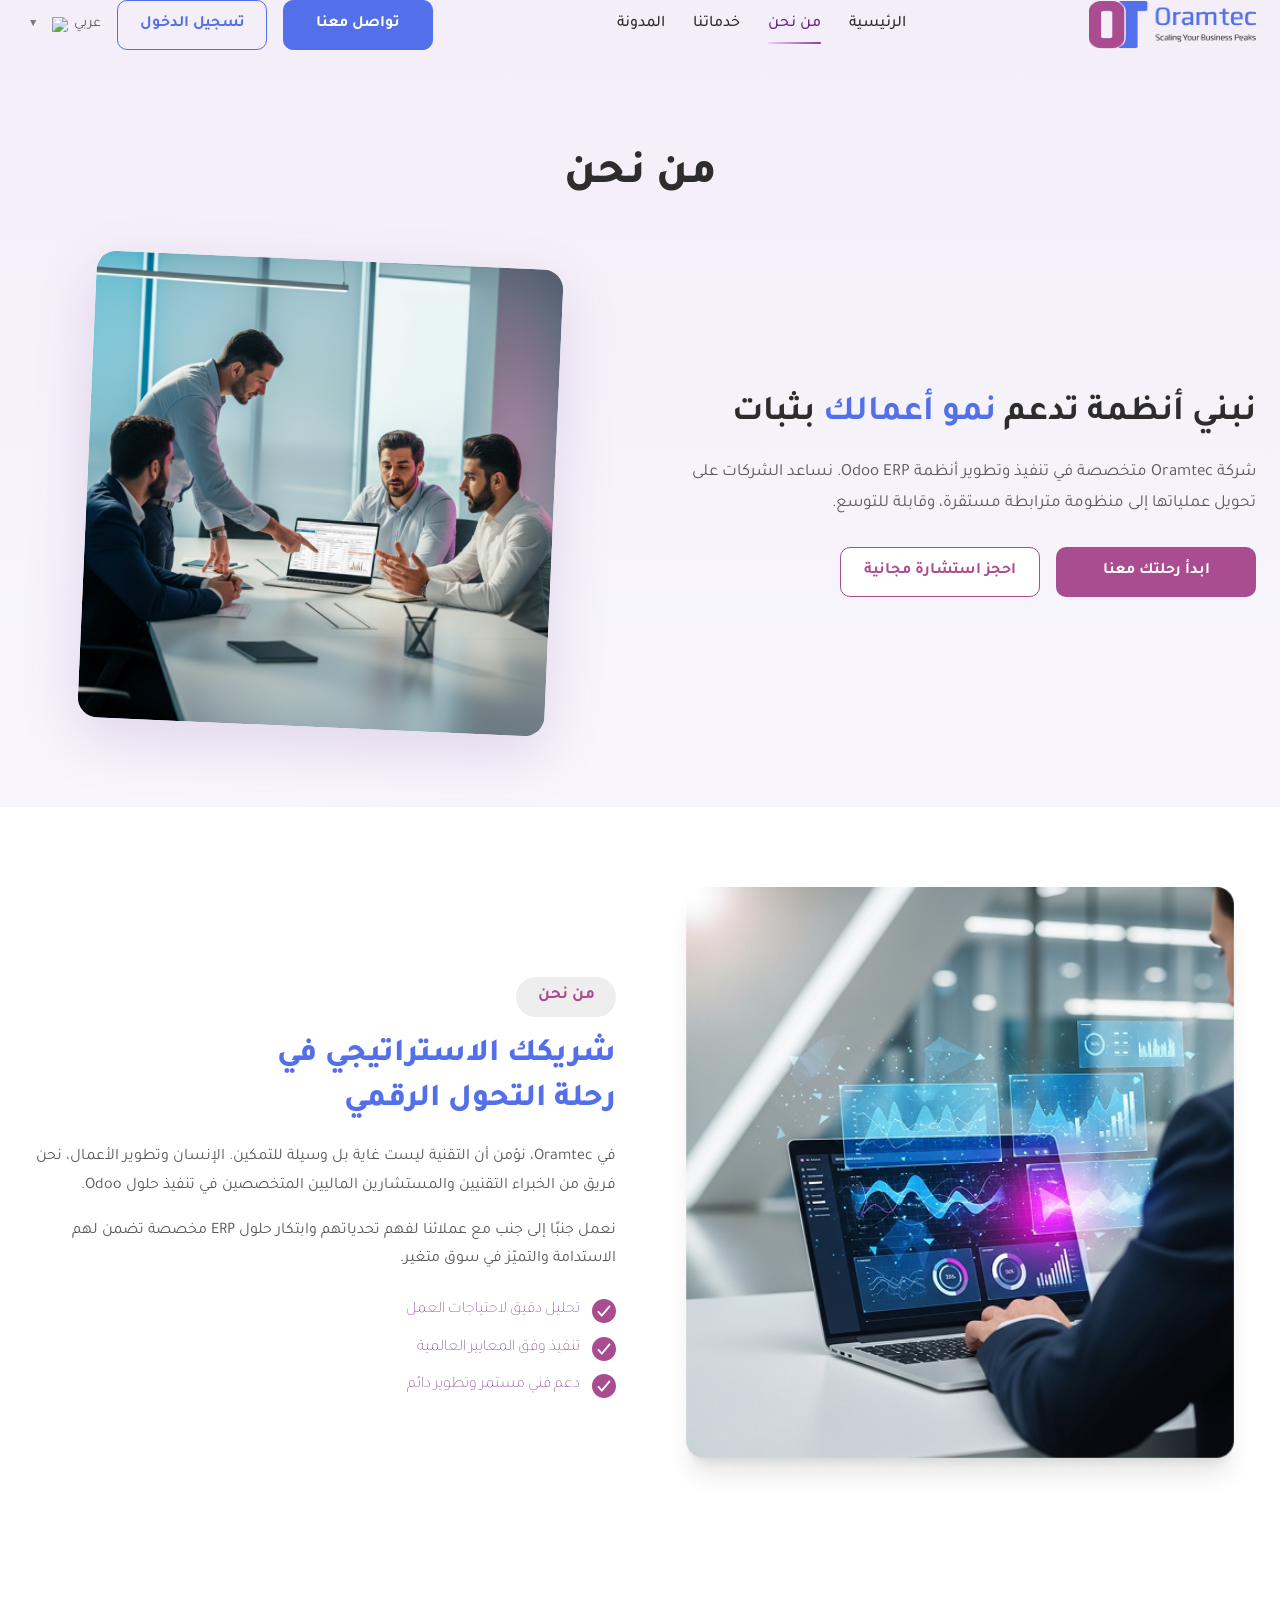
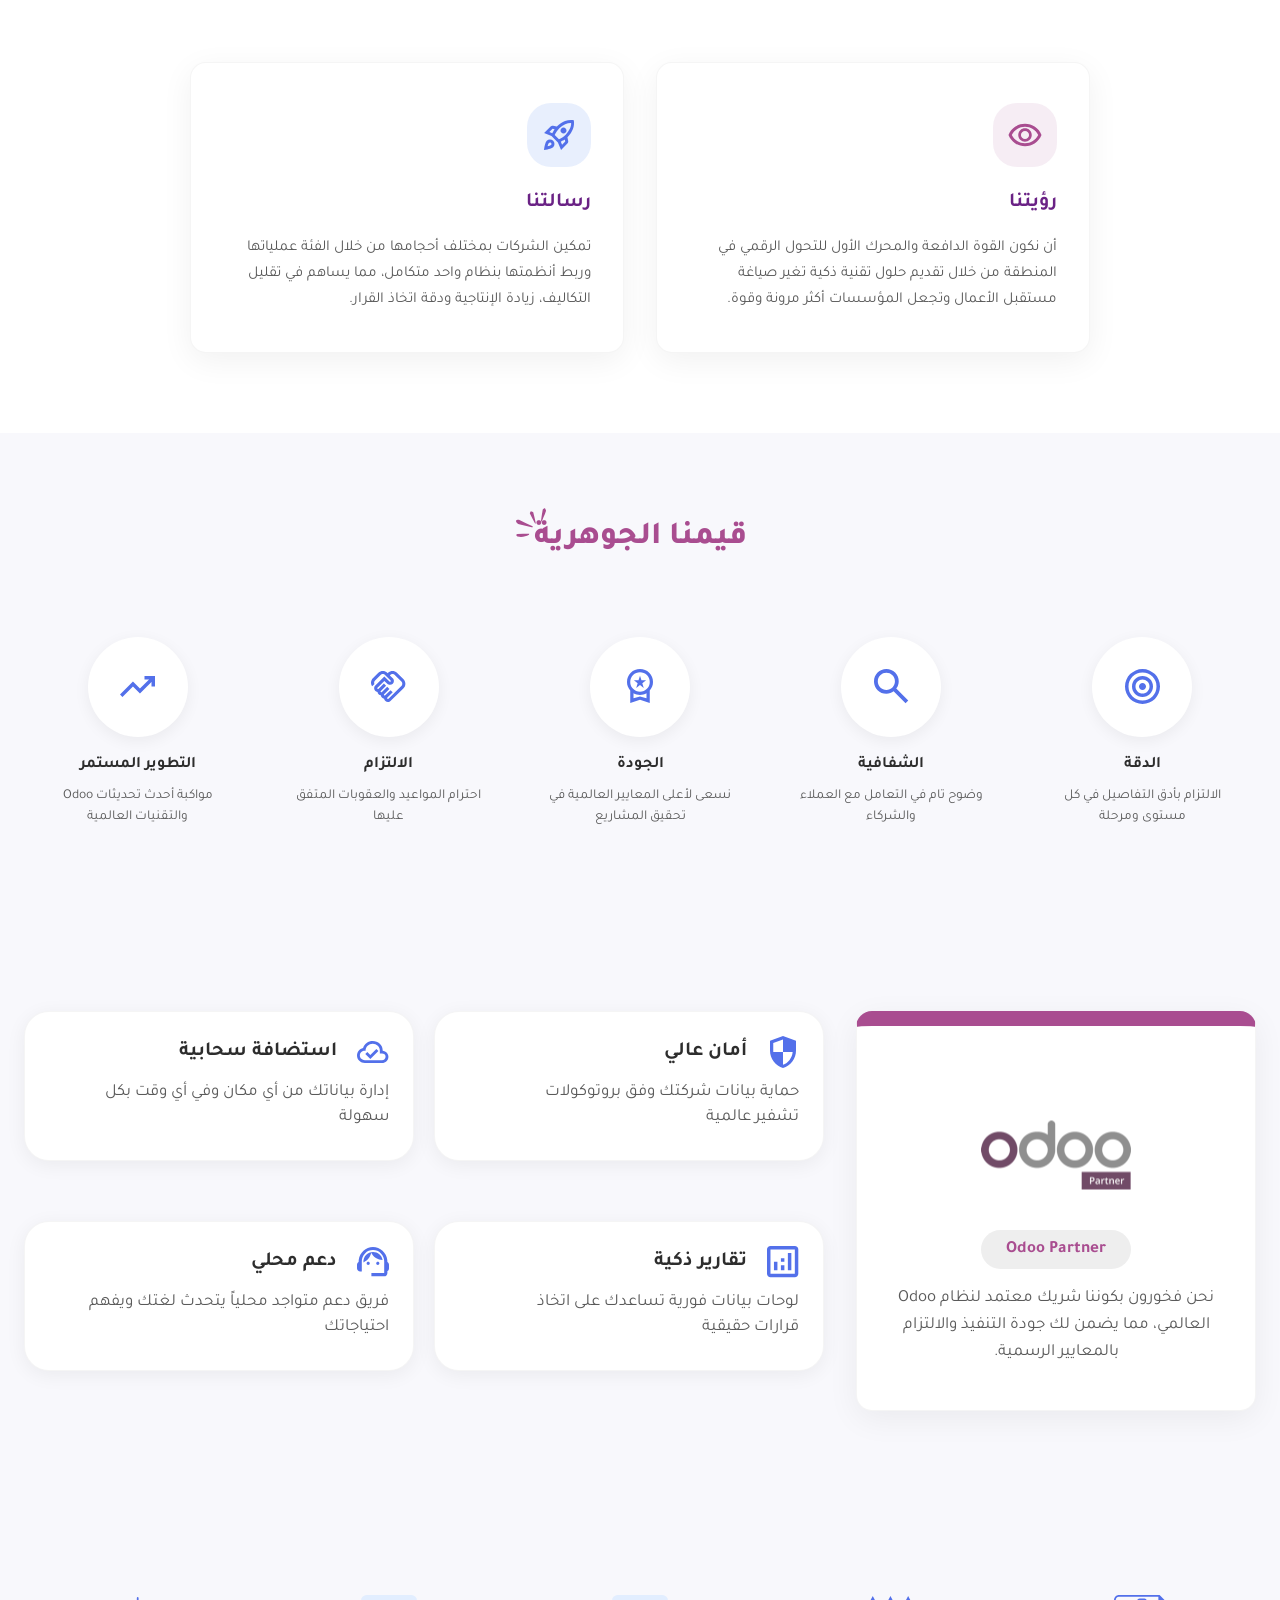
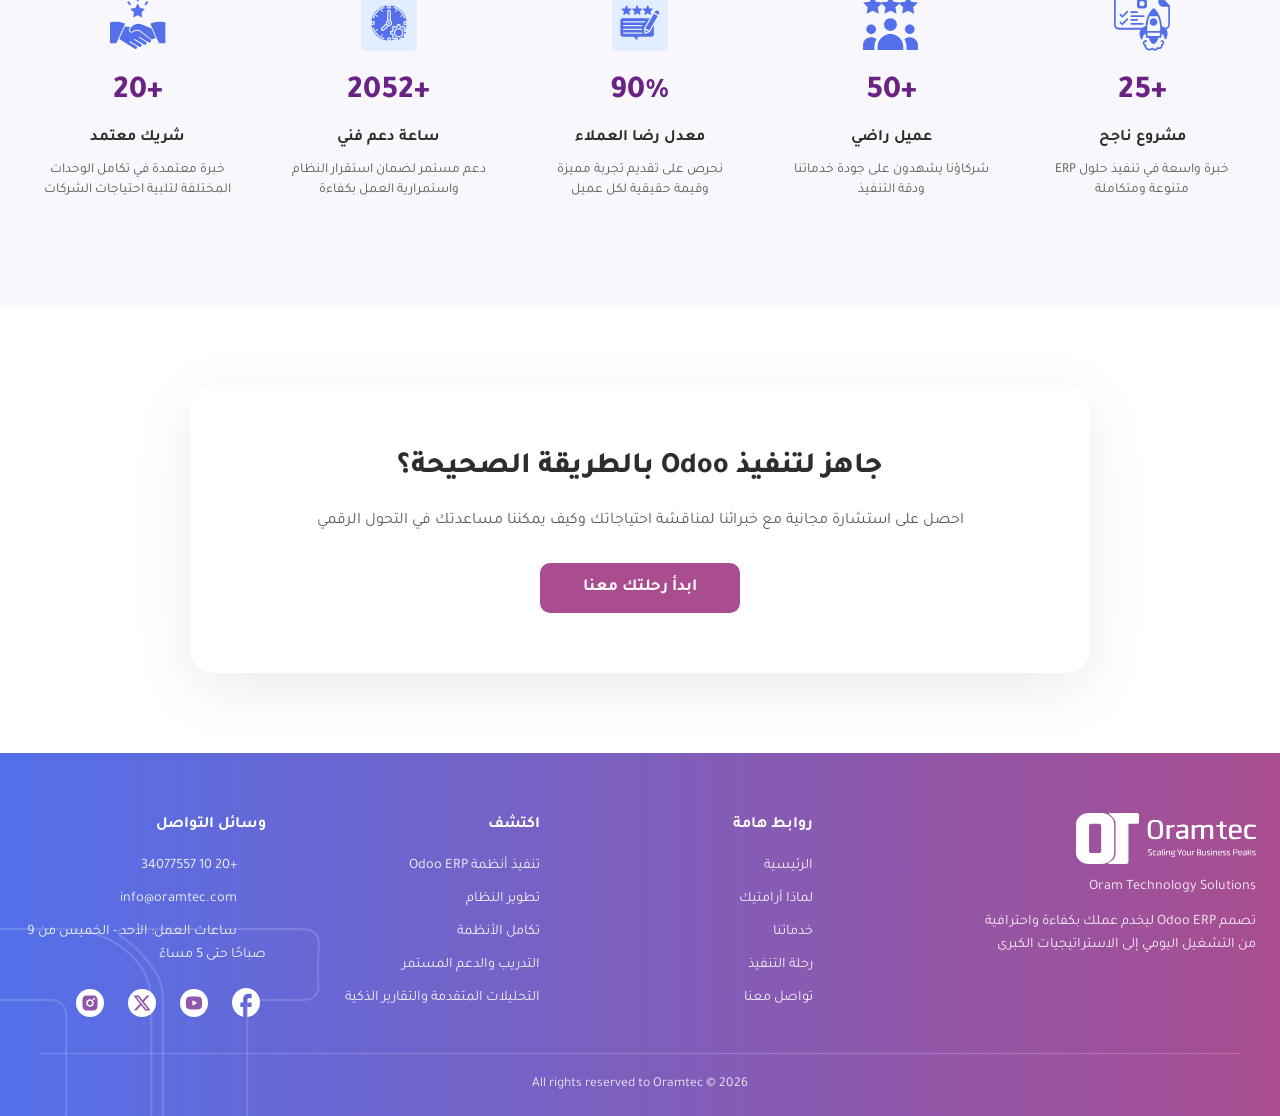
==== about.html @ 1bb56718 "تحديث الموقع: صفحات من نحن، المدونة، المقال، تواصل، الخدمات، تفاصيل الخدمة + CSS متجاوب لجميع الشاشا" ====
<!DOCTYPE html>
<html lang="ar" dir="rtl">

<head>
  <meta charset="UTF-8">
  <meta name="viewport" content="width=device-width, initial-scale=1.0">
  <title>من نحن - Oramtec</title>
  <link rel="stylesheet" href="https://cdnjs.cloudflare.com/ajax/libs/font-awesome/6.0.0-beta3/css/all.min.css">
  <link rel="stylesheet" href="css/styles.css">
  <link rel="stylesheet" href="css/about.css">
  <link rel="preconnect" href="https://fonts.googleapis.com">
  <link rel="preconnect" href="https://fonts.gstatic.com" crossorigin>
  <link href="https://fonts.googleapis.com/css2?family=Tajawal:wght@400;500;700;800&display=swap" rel="stylesheet">
</head>

<body>
  <!-- Header -->
  <header class="header">
    <div class="container header-inner">
      <a href="index.html" class="logo">
        <img src="images/Logo.png" alt="Oramtec - Scaling Your Business Peaks" class="logo-img">
      </a>
      <nav class="nav">
        <a href="index.html">الرئيسية</a>
        <a href="about.html" class="active">من نحن</a>
        <a href="Our services.html">خدماتنا</a>
        <a href="blog.html">المدونة</a>
        <!-- <a href="contact.html">تواصل معنا</a> -->
        <div class="nav-actions-mobile">
          <a href="contact.html" class="btn btn-primary">تواصل معنا</a>
          <a href="#" class="btn btn-login">تسجيل الدخول</a>
          <a href="#" class="nav-lang-mobile" aria-label="تحويل الموقع إلى العربية">
            <img src="https://flagcdn.com/w20/eg.png" alt="العربية" width="20" height="15">
          </a>
        </div>
      </nav>
      <div class="header-actions">
        <a href="contact.html" class="btn btn-primary">تواصل معنا</a>
        <a href="#" class="btn btn-login">تسجيل الدخول</a>
        <div class="lang-select">
          <span>عربي</span>
          <img src="https://flagcdn.com/w20/eg.png" alt="العربية" width="20" height="15">
          <span class="lang-arrow">▼</span>
        </div>
      </div>
      <button class="menu-toggle" aria-label="القائمة" type="button">
        <span class="icon-menu" aria-hidden="true">☰</span>
        <span class="icon-close" aria-hidden="true">✕</span>
      </button>
    </div>
  </header>

  <!-- About Hero -->
  <section class="about-hero" >
    <div class="container">
      <h1 class="about-hero-title">من نحن</h1>
      <div class="about-hero-inner">
        <div class="about-hero-image">
          <div class="about-image-frame">
            <img src="images/about/about (1).png" alt="فريق Oramtec">
          </div>
        </div>
        <div class="about-hero-content">
          <h2 class="about-hero-heading">نبني أنظمة تدعم <span class="text-purple">نمو أعمالك</span> بثبات</h2>
          <p class="about-hero-desc">شركة Oramtec متخصصة في تنفيذ وتطوير أنظمة Odoo ERP. نساعد الشركات على تحويل عملياتها إلى منظومة مترابطة مستقرة، وقابلة للتوسع.</p>
          <div class="about-hero-buttons">
            <a href="index.html#contact" class="btn btn-primary btn-lg">ابدأ رحلتك معنا</a>
            <a href="#" class="btn btn-outline btn-lg">احجز استشارة مجانية</a>
          </div>
        </div>
      </div>
    </div>
  </section>

  <!-- ***** Strategic Partner ***** -->
  <section class="strategic-section">
    <div class="container">
      <div class="strategic-inner">
        <div class="strategic-content">
          <span class="strategic-badge">من نحن</span>
          <h2 class="strategic-title">شريكك الاستراتيجي في <span class="text-purple">رحلة التحول الرقمي</span></h2>
          <p class="strategic-desc">في Oramtec، نؤمن أن التقنية ليست غاية بل وسيلة للتمكين. الإنسان وتطوير الأعمال، نحن فريق من الخبراء التقنيين والمستشارين الماليين المتخصصين في تنفيذ حلول Odoo.</p>
          <p class="strategic-desc">نعمل جنبًا إلى جنب مع عملائنا لفهم تحدياتهم وابتكار حلول ERP مخصصة تضمن لهم الاستدامة والتميّز في سوق متغير.</p>
          <ul class="strategic-points">
            <li><img src="images/about/true.svg" alt=""> تحليل دقيق لاحتياجات العمل</li>
            <li><img src="images/about/true.svg" alt=""> تنفيذ وفق المعايير العالمية</li>
            <li><img src="images/about/true.svg" alt=""> دعم فني مستمر وتطوير دائم</li>
          </ul>
        </div>
        <div class="strategic-image">
          <img src="images/about/about (2).png" alt="لوحة التحكم التقنية">
        </div>
      </div>
    </div>
  </section>

  <!-- Vision & Mission -->
  <section class="vision-mission-section">
    <div class="container">
      <div class="vision-mission-grid">
        <div class="vision-card">
          <div class="vision-card-icon">
            <img src="images/about/Our vision.svg" alt="">
          </div>
          <h3>رؤيتنا</h3>
          <p>أن نكون القوة الدافعة والمحرك الأول للتحول الرقمي في المنطقة من خلال تقديم حلول تقنية ذكية تغير صياغة مستقبل الأعمال وتجعل المؤسسات أكثر مرونة وقوة.</p>
        </div>
        <div class="mission-card">
          <div class="mission-card-icon">
            <img src="images/about/Our message.svg" alt="">
          </div>
          <h3>رسالتنا</h3>
          <p>تمكين الشركات بمختلف أحجامها من خلال الفئة عملياتها وربط أنظمتها بنظام واحد متكامل، مما يساهم في تقليل التكاليف، زيادة الإنتاجية ودقة اتخاذ القرار.</p>
        </div>
      </div>
    </div>
  </section>

  <!-- ***** Core Values ***** -->
  <section class="values-section">
    <div class="container">
      <h2 class="values-title">قيمنا <span class="values-title-accent">الجوهرية<img src="images/about/Points in the text.svg" alt="" class="values-title-points" aria-hidden="true"></span></h2>
      <div class="values-grid">
        <div class="value-item">
          <div class="value-icon">
            <img src="images/about/Accuracy.svg" alt="">
          </div>
          <h4>الدقة</h4>
          <p>الالتزام بأدق التفاصيل في كل مستوى ومرحلة</p>
        </div>
        <div class="value-item">
          <div class="value-icon">
            <img src="images/about/Transparency.svg" alt="">
          </div>
          <h4>الشفافية</h4>
          <p>وضوح تام في التعامل مع العملاء والشركاء</p>
        </div>
        <div class="value-item">
          <div class="value-icon">
            <img src="images/about/Quality.svg" alt="">
          </div>
          <h4>الجودة</h4>
          <p>نسعى لأعلى المعايير العالمية في تحقيق المشاريع</p>
        </div>
        <div class="value-item">
          <div class="value-icon">
            <img src="images/about/Commitment.svg" alt="">
          </div>
          <h4>الالتزام</h4>
          <p>احترام المواعيد والعقوبات المتفق عليها</p>
        </div>
        <div class="value-item">
          <div class="value-icon">
            <img src="images/about/development.svg" alt="">
          </div>
          <h4>التطوير المستمر</h4>
          <p>مواكبة أحدث تحديثات Odoo والتقنيات العالمية</p>
        </div>
      </div>
    </div>
  </section>

  <!-- ***** Features Cards + Odoo Partner ***** -->
  <section class="features-partner-section">
    <div class="container">
      <div class="features-partner-grid">
        <div class="odoo-partner-card">
          <img src="images/about/Odoo Logo.svg" alt="Odoo" class="odoo-partner-logo">
          <span class="odoo-partner-badge">Odoo Partner</span>
          <p>نحن فخورون بكوننا شريك معتمد لنظام
            Odoo العالمي، مما يضمن لك جودة
            التنفيذ والالتزام بالمعايير الرسمية.</p>
        </div>
        <div class="features-cards-wrap">
      
          <div class="feature-card feature-card-security">
            <div class="feature-card-header">
              <img src="images/about/safety.svg" alt="">

              <h4>أمان عالي</h4>
            </div>
            <p>حماية بيانات شركتك وفق بروتوكولات تشفير عالمية</p>
          </div>
          <div class="feature-card feature-card-hosting">
            <div class="feature-card-header">
              <img src="images/about/He hosted him.svg" alt="">
              <h4>استضافة سحابية</h4>
            </div>
            <p>إدارة بياناتك من أي مكان وفي أي وقت بكل سهولة</p>
          </div>

        
          <div class="feature-card feature-card-reports">
            <div class="feature-card-header">
              <img src="images/about/Reports.svg" alt="">
              <h4>تقارير ذكية</h4>
            </div>
            <p>لوحات بيانات فورية تساعدك على اتخاذ قرارات حقيقية</p>
          </div>

          <div class="feature-card feature-card-support">
            <div class="feature-card-header">
              <img src="images/about/to support.svg" alt="">
              <h4>دعم محلي</h4>
            </div>
            <p>فريق دعم متواجد محلياً يتحدث لغتك ويفهم احتياجاتك</p>
          </div>

        </div>
      </div>
    </div>
  </section>

  <!-- Numbers Section -->
  <section class="about-numbers-section">
    <div class="container">
      <div class="about-numbers-grid">
        <div class="about-number-card">
          <div class="about-number-icon">
            <img src="images/Our numbers/successful project.svg" alt="">
          </div>
          <span class="about-number-value">+25</span>
          <h4>مشروع ناجح</h4>
          <p>خبرة واسعة في تنفيذ حلول ERP متنوعة ومتكاملة</p>
        </div>
        <div class="about-number-card">
          <div class="about-number-icon">
            <img src="images/Our numbers/Satisfied customer.svg" alt="">
          </div>
          <span class="about-number-value">+50</span>
          <h4>عميل راضي</h4>
          <p>شركاؤنا يشهدون على جودة خدماتنا ودقة التنفيذ</p>
        </div>
        <div class="about-number-card">
          <div class="about-number-icon">
            <img src="images/Our numbers/Customers.svg" alt="">
          </div>
          <span class="about-number-value">90%</span>
          <h4>معدل رضا العملاء</h4>
          <p>نحرص على تقديم تجربة مميزة وقيمة حقيقية لكل عميل</p>
        </div>
        <div class="about-number-card">
          <div class="about-number-icon">
            <img src="images/Our numbers/support hour.svg" alt="">
          </div>
          <span class="about-number-value">+2052</span>
          <h4>ساعة دعم فني</h4>
          <p>دعم مستمر لضمان استقرار النظام واستمرارية العمل بكفاءة</p>
        </div>
        <div class="about-number-card">
          <div class="about-number-icon">
            <img src="images/Our numbers/Certified Partner.svg" alt="">
          </div>
          <span class="about-number-value">+20</span>
          <h4>شريك معتمد</h4>
          <p>خبرة معتمدة في تكامل الوحدات المختلفة لتلبية احتياجات الشركات</p>
        </div>
      </div>
    </div>
  </section>

  <!-- CTA Section -->
  <section class="about-cta-section">
    <div class="container">
      <div class="about-cta-card">
        <h2>جاهز لتنفيذ Odoo بالطريقة الصحيحة؟</h2>
        <p>احصل على استشارة مجانية مع خبرائنا لمناقشة احتياجاتك وكيف يمكننا مساعدتك في التحول الرقمي</p>
        <a href="index.html#contact" class="btn btn-primary btn-lg">ابدأ رحلتك معنا</a>
      </div>
    </div>
  </section>

  <!-- Footer -->
  <footer id="contact" class="footer">
    <div class="footer-ot-watermark" aria-hidden="true">
      <img src="images/footer/icon - fotoer.svg" alt="">
    </div>
    <div class="container footer-inner">
      <div class="footer-brand">
        <img src="images/footer/logo - white.svg" alt="Oramtec" class="footer-logo">
        <p class="footer-tagline">Oram Technology Solutions</p>
        <p class="footer-desc">تصمم Odoo ERP ليخدم عملك بكفاءة واحترافية من التشغيل اليومي إلى الاستراتيجيات الكبرى</p>
      </div>
      <div class="footer-links">
        <div class="footer-col">
          <h4>روابط هامة</h4>
          <a href="index.html">الرئيسية</a>
          <a href="about.html">لماذا أرامتيك</a>
          <a href="index.html#services">خدماتنا</a>
          <a href="#">رحلة التنفيذ</a>
          <a href="index.html#contact">تواصل معنا</a>
        </div>
        <div class="footer-col">
          <h4>اكتشف</h4>
          <a href="#">تنفيذ أنظمة Odoo ERP</a>
          <a href="#">تطوير النظام</a>
          <a href="#">تكامل الأنظمة</a>
          <a href="#">التدريب والدعم المستمر</a>
          <a href="#">التحليلات المتقدمة والتقارير الذكية</a>
        </div>
        <div class="footer-col">
          <h4>وسائل التواصل</h4>
          <p><img src="images/footer/icon - fotoer.svg" alt="" class="footer-icon"> +20 10 34077557</p>
          <p><img src="images/footer/icon - fotoer.svg" alt="" class="footer-icon"> info@oramtec.com</p>
          <p><img src="images/footer/icon - fotoer.svg" alt="" class="footer-icon"> ساعات العمل: الأحد - الخميس من 9 صباحًا حتى 5 مساءً</p>
          <div class="social-icons">
            <a href="#" aria-label="فيسبوك"><img src="images/footer/facebook.svg" alt=""></a>
            <a href="#" aria-label="لينكد إن"><img src="images/footer/mingcute_youtube-fill.svg" alt=""></a>
            <a href="#" aria-label="تويتر"><img src="images/footer/simple-icons_x.svg" alt=""></a>
            <a href="#" aria-label="انستغرام"><img src="images/footer/ri_instagram-fill.svg" alt=""></a>
          </div>
        </div>
      </div>
    </div>
    <div class="footer-copy">
      <p>All rights reserved to Oramtec © 2026</p>
    </div>
  </footer>

  <script src="script.js"></script>
</body>

</html>
---- css/styles.css ----
/* ===== Variables & Base ===== */
:root {
  --purple: #6A2285;
  --purple-light: #8B3DA8;
  --blue: #5370EA;
  --blue-light: #92BCE3;
  --pink: #E8D5EC;
  --bg-light: #F8F8F8;
  --bg-lavender: #E8E5F0;
  --text-dark: #2D2D2D;
  --text-muted: #5A5A5A;
  --white: #fff;
  --radius: 12px;
  --shadow: 0 4px 20px rgba(0, 0, 0, 0.06);
  --font: 'Tajawal', sans-serif;
}

* {
  box-sizing: border-box;
  margin: 0;
  padding: 0;
}

html {
  scroll-behavior: smooth;
  overflow-x: hidden;
}

body {
  font-family: var(--font);
  color: var(--text-dark);
  background: var(--white);
  line-height: 1.6;
  direction: rtl;
  overflow-x: hidden;
}

/* صور متجاوبة على جميع الشاشات */
img {
  max-width: 100%;
  height: auto;
  vertical-align: middle;
}

.hero-main-img,
.flutter-visual-img,
.sector-card img,
.blog-img,
.why-img img,
.journey-objects-img,
.odoo-logo {
  max-width: 100%;
  height: auto;
}

.container {
  max-width: 1440px;
  margin: 0 auto;
  padding: 0 32px;
  width: 100%;
}

/* ===== Header ===== */
.header {
  background: transparent;
  box-shadow: none;
  position: absolute;
  top: 0;
  left: 0;
  right: 0;
  z-index: 100;
  transition: background 0.25s ease, box-shadow 0.25s ease;
}

.header.scrolled {
  background: var(--white);
  box-shadow: 0 2px 12px rgba(0, 0, 0, 0.06);
  position: fixed;
}

.header-inner {
  display: flex;
  align-items: center;
  justify-content: space-between;
  gap: 24px;
  padding: 16px 24px;
}

.logo {
  display: block;
  text-decoration: none;
}

.logo-img {
  height: 48px;
  width: auto;
  display: block;
  object-fit: contain;
}

.nav {
  display: flex;
  gap: 28px;
}

.nav a {
  text-decoration: none;
  color: var(--text-dark);
  font-weight: 500;
  transition: color 0.2s;
}

.header:not(.scrolled) .nav a {
  color: var(--text-dark);
}

.header:not(.scrolled) .nav a:hover,
.header:not(.scrolled) .nav a.active {
  color: var(--purple);
}

.nav a:hover {
  color: var(--purple);
}

.nav a.active {
  color: var(--purple);
  position: relative;
}

.nav a.active::after {
  content: '';
  position: absolute;
  bottom: -6px;
  right: 0;
  left: 0;
  height: 2px;
  background: linear-gradient(90deg, var(--pink), var(--purple-light));
  border-radius: 1px;
}

.header-actions {
  display: flex;
  align-items: center;
  gap: 16px;
}

.btn {
  display: inline-block;
  padding: 10px 22px;
  border-radius: 10px;
  font-weight: 700;
  text-decoration: none;
  transition: all 0.2s;
  font-family: var(--font);
  border: 2px solid transparent;
  cursor: pointer;
}

.header-actions .btn-primary {
  background: #5370EA;
  color: #fff;
  border: 1px solid #5370EA;
  border-radius: 10px;
  width: 150px;
}


  .header-actions .btn-login {
  background:none;
  color: #5370EA;
  border: 1px solid #5370EA;
  border-radius: 10px;
  width: 150px;
}

.btn-login:hover {
  background: var(--pink);
  color: var(--purple);
}

.btn-sm {
  padding: 8px 18px;
  font-size: 0.9rem;
}

.btn-lg {
  padding: 14px 28px;
  font-size: 1.05rem;
}

.btn-blue {
  background: var(--blue);
  color: var(--white);
  padding: 12px 28px;
}

.lang-select {
  display: flex;
  align-items: center;
  gap: 6px;
  font-size: 0.9rem;
  color: var(--text-muted);
}

.lang-select img {
  border-radius: 2px;
}

.lang-select {
  position: relative;
  padding-left: 4px;
}

.lang-arrow {
  font-size: 0.65rem;
  opacity: 0.8;
  margin-right: 4px;
}

.menu-toggle {
  display: none;
  background: none;
  border: none;
  font-size: 1.5rem;
  cursor: pointer;
}

.nav-actions-mobile {
  display: none;
}

/* ===== Hero ===== */
.hero {
  background: linear-gradient(135deg, rgba(248, 248, 252, 0.98) 0%, var(--white) 40%, rgba(232, 213, 236, 0.3) 100%);
  padding: 120px 0 80px;
}

.hero-inner {
  display: grid;
  grid-template-columns: 1fr 1fr;
  gap: 48px;
  align-items: center;
}

.hero-visual {
  position: relative;
  display: flex;
  align-items: center;
  justify-content: center;
}

.hero-main-img {
  width: 100%;
  max-width: 520px;
  height: auto;
  display: block;
  object-fit: contain;
}

.hero-title-erp-wrap {
  position: relative;
  display: inline-block;
}

.hero-vector-on-text {
  position: absolute;
  bottom:-8px;
  right: 0;
  left: 0;
  width: 100%;
  min-width: 100px;
  height: 50px;
  display: block;
  pointer-events: none;
}

.hero-content {
  max-width: 540px;
}

.hero-title {
  font-size: 2.25rem;
  font-weight: 800;
  color: #A94D90;
  line-height: 1.35;
  margin-bottom: 12px;
}

.hero-title-underline-wrap {
  position: relative;
  display: inline-block;
}

.hero-underlines {
  position: absolute;
  bottom: -15px;
  right: 45%;
  left: 0;
  width: 50%;
  height: auto;
  display: block;
}

.hero-desc {
  color: var(--text-muted);
  font-size: 17px;
  line-height: 1.75;
  margin-bottom: 28px;
}

.hero-buttons {
  display: flex;
  /* flex-direction: column; */
  gap: 12px;
  align-items: flex-start;
}
.hero-buttons .btn-outline {
  background: none;
  color: #A94D90;
  border: 1px solid #A94D90;
  border-radius: 10px;
  padding: 10px 20px;
  font-size: 1rem;
  font-weight: 600;
  width: 200px;
}
.hero-buttons .btn-outline:hover {
  background: #A94D90;
  color: var(--white);
}
.hero-buttons .btn-primary {
  background: #A94D90;
  color: var(--white);
  border: none;
  border-radius: 10px;
  padding: 10px 20px;
  font-size: 1rem;
  font-weight: 600;
  width: 250px;
}
.hero-buttons .btn-primary:hover {
  background: none;
  color: #A94D90;
  border: 1px solid #A94D90;
}

.hero-arrow {
  margin-top: 24px;
  margin-right: auto;
  margin-left: auto;
  width: 200px;
  height: auto;
  display: block;
}

/* ===== Section titles ===== */
.section-title {
  font-size: 1.85rem;
  font-weight: 800;
  text-align: center;
  margin-bottom: 16px;
  color: var(--text-dark);
}

.section-title.purple {
  color: var(--purple);
}

.section-title u {
  text-decoration: underline;
  text-underline-offset: 4px;
}

.section-title.underlined {
  border-bottom: 3px solid var(--purple);
  display: inline-block;
  padding-bottom: 8px;
  margin: 0 auto 32px;
}

.section-desc,
.section-subtitle {
  text-align: center;
  color: var(--text-muted);
  max-width: 700px;
  margin: 0 auto 40px;
}

/* ===== Problem Section ===== */
.problem-section {
  background: #f8f8fc;
  padding: 70px 0;
}

.problem-inner {
  display: grid;
  grid-template-columns: 1fr 1fr;
  gap: 48px;
  align-items: center;
}

.problem-text-col {
  position: relative;
}

.problem-title {
  font-size: 1.75rem;
  font-weight: 800;
  color: var(--purple);
  margin-bottom: 20px;
  line-height: 1.4;
}

.problem-title u {
  text-decoration: none;
  border-bottom: 2px solid var(--purple);
}

.problem-title-vector-wrap {
  position: relative;
  display: inline-block;
}

.problem-vector-on-text {
  position: absolute;
  bottom: -2px;
  right: 0;
  left: 0;
  width: 100%;
  min-width: 80px;
  height: auto;
  display: block;
  pointer-events: none;
}

.problem-title-underline-wrap {
  position: relative;
  display: inline-block;
}

.problem-underlines {
  position: absolute;
  bottom: -25px;
  right: 45%;
  left: 0;
  width: 50%;
  height: auto;
  display: block;
}

.problem-desc {
  color: var(--text-muted);
  font-size: 20px;
  line-height: 1.75;
  margin-bottom: 40px;
}

.problem-solution-text {
  color: var(--text-muted);
  font-size: 1rem;
  line-height: 1.8;
}

.problem-solution-bold {
  color: #5370EA;
  font-weight: 700;
  font-size: 22px;
}

.problem-oramtec-wrap {
  position: relative;
  display: inline;
}

.problem-sparkle {
  position: absolute;
  bottom: 10px;
  left: -5px;
  transform: translateX(-50%);
  margin-bottom: 2px;
  width: 22px;
  height: 22px;
  object-fit: contain;
  pointer-events: none;
}

.problem-arrow {
  position: absolute;
  bottom: 50%;
  left: -100px;
  max-width: 140px;
  height: auto;
  transform: translateY(50%);
  pointer-events: none;
}

.problem-cards-col {
  display: flex;
  align-items: center;
  justify-content: center;
}

.problem-grid {
  display: grid;
  grid-template-columns: repeat(3, 1fr);
  gap: 20px;
}

.problem-card {
  display: flex;
  flex-direction: column;
  align-items: center;
  gap: 12px;
  padding: 24px 26px;
  background: var(--white);
  border-radius: var(--radius);
  box-shadow: 0 2px 12px rgba(0, 0, 0, 0.06);
  border: 1px solid rgba(0, 0, 0, 0.04);
  text-align: center;
}

.problem-card img {
  width: 52px;
  height: 52px;
  object-fit: contain;
}

.problem-card-title {
  font-weight: 700;
  font-size: 0.95rem;
  color: #5370EA;
}

.problem-card-sub {
  font-size: 0.85rem;
  color: #5370EA;
}

/* ===== System Section ===== */
.system-section {
  padding: 70px 0;
  background: var(--white);
}

.system-subtitle {
  text-align: center;
  color: var(--text-muted);
  font-size: 0.95rem;
  margin-bottom: 8px;
}

.system-title {
  text-align: center;
  font-size: 1.85rem;
  font-weight: 800;
  color: var(--text-dark);
  margin-bottom: 16px;
}

.system-title-underline-wrap {
  position: relative;
  display: inline-block;
}

.system-underlines {
  position: absolute;
  bottom: -2px;
  right: 0;
  left: 0;
  width: 100%;
  min-width: 80px;
  height: auto;
  display: block;
}

.system-desc {
  text-align: center;
  color: var(--text-muted);
  max-width: 700px;
  margin: 0 auto 48px;
  line-height: 1.7;
}

.system-diagram {
  position: relative;
  margin-bottom: 48px;
}

.system-diagram-inner {
  position: relative;
  max-width: 820px;
  margin: 0 auto;
  min-height: 620px;
}

.system-connector {
  position: absolute;
  top: 50%;
  left: 50%;
  width: 38%;
  height: 4px;
  object-fit: none;
  object-position: left center;
  pointer-events: none;
  z-index: 0;
  transform-origin: 0% 50%;
}

.system-connector--tr {
  transform: translate(0, -50%) rotate(-60deg);
}

.system-connector--r {
  transform: translate(0, -50%) rotate(0deg);
}

.system-connector--br {
  transform: translate(0, -50%) rotate(60deg);
}

.system-connector--bl {
  transform: translate(0, -50%) rotate(120deg);
}

.system-connector--l {
  transform: translate(0, -50%) rotate(180deg);
}

.system-connector--tl {
  transform: translate(0, -50%) rotate(-120deg);
}

.system-center-wrap {
  position: absolute;
  top: 50%;
  left: 50%;
  transform: translate(-50%, -50%);
  z-index: 2;
}

.system-center {
  width: 160px;
  height: 160px;
  background: #A94D90;
  border-radius: 50%;
  border: 5px solid var(--white);
  display: flex;
  flex-direction: column;
  align-items: center;
  justify-content: center;
  gap: 6px;
  box-shadow: 0 6px 24px rgba(0, 0, 0, 0.15);
}

.system-center-icon {
  width: 44px;
  height: 44px;
  object-fit: contain;
  filter: brightness(0) invert(1);
}

.system-center-top {
  color: var(--white);
  font-weight: 700;
  font-size: 0.85rem;
}

.system-center-bottom {
  color: var(--white);
  font-weight: 600;
  font-size: 0.75rem;
}

.system-module {
  position: absolute;
  z-index: 1;
  display: flex;
  align-items: center;
  justify-content: center;
  transform: translate(-50%, -50%);

}

.system-module--tr {
  top: 6%;
  left: 78%;
}

.system-module--r {
  top: 50%;
  left: 94%;
}

.system-module--br {
  top: 94%;
  left: 78%;
}

.system-module--bl {
  top: 94%;
  left: 22%;
}

.system-module--l {
  top: 50%;
  left: 6%;
}

.system-module--tl {
  top: 6%;
  left: 22%;
}

.module-card {
  background: var(--white);
  border-radius: 12px;
  padding: 14px 26px;
  display: flex;
  flex-direction: row;
  align-items: center;
  gap: 12px;
  box-shadow: 0 2px 12px rgba(0, 0, 0, 0.06);
  border: 1px solid rgba(0, 0, 0, 0.05);
  max-width: 200px;
  transition: transform 0.2s;
}

.module-card:hover {
  transform: translateY(-2px);
}

.module-card img {
  width: 40px;
  height: 40px;
  object-fit: contain;
  flex-shrink: 0;
}

.module-card-text {
  display: flex;
  flex-direction: column;
  gap: 2px;
  min-width: 0;
}

.module-card-title {
  font-weight: 700;
  font-size: 0.9rem;
  color: var(--text-dark);
  text-align: right;
}

.module-card-desc {
  font-size: 0.72rem;
  color: var(--text-muted);
  text-align: right;
  line-height: 1.35;
}

.cta-buttons {
  display: flex;
  gap: 16px;
  justify-content: center;
  flex-wrap: wrap;
}

  .cta-buttons .btn-with-arrow {
  background-color: #A94D90;
  width: 250px;
  border-radius: 10px;
  padding: 10px 20px;
  color: var(--white);
  font-size: 1rem;
  font-weight: 600;
  text-decoration: none;
  transition: all 0.3s ease;
}

.cta-buttons .btn-with-arrow i {
  margin-inline-start: 12px;
}

 .cta-buttons .btn-with-arrow::after {
  content: '';
  margin-right: 8px;
  font-size: 1rem;
}

.cta-buttons .btn-outline {
  background: #fff;
  color: #5370EA;
  border: 1px solid #5370EA;
  border-radius: 10px;
  width: 200px;
  padding: 10px ;
  font-size: 1rem;
}

/* ===== Why Section ===== */
.why-section {
  padding: 60px 0;
  /* background: var(--white); */
}

.why-title {
  text-align: center;
  font-size: 1.85rem;
  font-weight: 800;
  color: var(--text-dark);
  margin-bottom: 16px;
}

.why-title-underline-wrap {
  position: relative;
  display: inline-block;
}

.why-underlines {
  position: absolute;
  bottom: 12px;
  right: 0;
  left: 0;
  width: 100%;
  min-width: 100px;
  height: auto;
  display: block;
  pointer-events: none;
}

.why-title-vector-wrap {
  position: relative;
  display: inline-block;
  color: #A94D90;
}

.why-vector-on-text {
  position: absolute;
  bottom: -6px;
  left: 50%;
  transform: translateX(-50%);
  width: 100%;
  min-width: 80px;
  height: auto;
  display: block;
  pointer-events: none;
}

.why-desc {
  text-align: center;
  color: #A94D90;
  font-size: 1rem;
  line-height: 1.75;
  max-width: 650px;
  margin: 0 auto 48px;
}

.why-grid {
  display: grid;
  grid-template-columns: repeat(3, 1fr);
  gap: 20px;
}

.why-card-wrap {
  grid-column: 1 / -1;
  display: flex;
  flex-wrap: wrap;
  justify-content: center;
  gap: 28px;
}

.why-card-wrap .why-card {
  flex: 0 1 320px;
  max-width: 360px;
}

.why-card-wrap .why-card img {
  width: 100%;
  height: 90%;
  object-fit: cover;
}

.why-card {
  /* background: var(--white); */
  border-radius: 12px;
  overflow: hidden;
  /* box-shadow: 0 4px 20px rgba(0, 0, 0, 0.08); */
  transition: transform 0.2s;
  display: flex;
  flex-direction: column;
  color: #A94D90;

}

.why-card:hover {
  transform: translateY(-4px);
  /* box-shadow: 0 8px 28px rgba(0, 0, 0, 0.1); */
}

.why-img {
  height: 300px;
  width: 100%;
  /* background: var(--bg-light); */
  display: flex;
  align-items: center;
  justify-content: center;
  overflow: hidden;
}

.why-img img {
  width: 80%;
  height: 80%;
  object-fit: cover;
  border-radius: 12px;
}

.why-card h3 {
  color: #5370EA;
  font-size: 1.1rem;
  font-weight: 700;
  /* padding: 22px 20px 10px; */
  text-align: center;
}

.why-card p {
  color: var(--text-muted);
  font-size: 0.9rem;
  line-height: 1.6;
  padding: 0 20px 22px;
  text-align: center;
}

/* ===== Services Section ===== */
.services-section {
  padding: 70px 0;
  background: var(--bg-lavender);
}

.services-title-vector-wrap {
  position: relative;
  display: inline-block;
}

.services-vector-on-text {
  position: absolute;
  bottom: -2px;
  left: 65%;
  transform: translateX(-50%);
  width: 70%;
  height: auto;
  display: block;
  pointer-events: none;
}

.services-title-underline-wrap {
  position: relative;
  display: inline-block;
}

.services-underlines {
  position: absolute;
  bottom: -12px;
  right: -20%;
  left: 0;
  width: 50%;
  height: auto;
  display: block;
  pointer-events: none;
}

.services-grid {
  display: grid;
  grid-template-columns: repeat(4, 1fr);
  gap: 24px;
}

.service-card {
  background: var(--white);
  border-radius: var(--radius);
  padding: 28px;
  box-shadow: var(--shadow);
  display: flex;
  flex-direction: column;
  /* align-items: center;
  text-align: center; */
  transition: transform 0.2s;
  height: 450px;
}

.service-card:hover {
  transform: translateY(-4px);
}

.service-card img {
  width: 64px;
  height: 64px;
  object-fit: contain;
  margin-bottom: 16px;
}

.service-card h3 {
  font-size: 24px;
  margin-bottom: 10px;
  color: #5370EA;
}

.service-card p {
  font-size: 17px;
  color: var(--text-muted);
  margin-top: 50px;
  flex-grow: 1;
}

.service-card .btn {
  background-color: #A94D90;
  border-radius: 10px;
  padding: 10px 20px;
  color: var(--white);
  font-size: 1rem;
  font-weight: 600;
  text-decoration: none;
  transition: all 0.3s ease;
  width: 150px;
}

/* ===== Journey Section ===== */


.journey-section {
  padding: 70px 0;
  background: #F2F3F9;
}

.journey-title {
  text-align: center;
  font-size: clamp(1.5rem, 4vw, 2rem);
  font-weight: 700;
  color: #5370EA;
  margin: 0 0 12px;
}

.journey-title-underlined {
  position: relative;
  display: inline-block;
}

.journey-title-underline {
  position: absolute;
  bottom: 8px;
  right: 0;
  width: 100%;
  height: auto;
  object-fit: contain;
  pointer-events: none;
}

.journey-title-accent-wrap {
  position: relative;
  display: inline-block;
  color: #5370EA;
}

.journey-title-vector {
  position: absolute;
  bottom: -8px;
  right: 0;
  left: 0;
  width: 100%;
  min-width: 60px;
  height: auto;
  object-fit: contain;
  pointer-events: none;
}

.journey-subtitle {
  text-align: center;
  color: var(--text-muted);
  font-size: 1.05rem;
  margin: 0 0 48px;
}

.journey-steps-wrap {
  padding: 24px 0;
  margin-bottom: 24px;
}

.journey-objects-container {
  position: relative;
  max-width: 720px;
  margin: 0 auto;
}

.journey-objects-img {
  display: block;
  width: 100%;
  height: auto;
  transform: scaleX(-1);
}

.journey-overlay {
  position: absolute;
  top: 0;
  left: 0;
  width: 100%;
  height: 100%;
  pointer-events: none;
  transform: scaleX(-1);
}

.journey-overlay * {
  pointer-events: none;
}

/* أرقام في منتصف الدوائر (معكوسة مع الصورة ثم إعادة النص لوضعه) */
.journey-circle-num {
  position: absolute;
  width: 12%;
  max-width: 56px;
  height: auto;
  aspect-ratio: 1;
  left: 50%;
  transform: translate(-50%, -50%) scaleX(-1);
  display: flex;
  align-items: center;
  justify-content: center;
  font-weight: 800;
  font-size: clamp(1rem, 3vw, 1.5rem);
  color: var(--text-dark);
  font-variant-numeric: normal;
}

.journey-circle-num[data-step="1"] {
  top: 9%;
  font-size: 50px;
  color: #5370EA;
}

.journey-circle-num[data-step="2"] {
  top: 25%;
  font-size: 50px;
  color: #A94D90;
}

.journey-circle-num[data-step="3"] {
  top: 42%;
  font-size: 50px;
  color: #5370EA;
}

.journey-circle-num[data-step="4"] {
  top: 58%;
  font-size: 50px;
  color: #A94D90;
}

.journey-circle-num[data-step="5"] {
  top: 74%;
  font-size: 50px;
  color: #5370EA;
}

.journey-circle-num[data-step="6"] {
  top: 90%;
  font-size: 50px;
  color: #A94D90;
}

/* نصوص فوق المسارات بالترتيب (معكوسة مع الصورة ثم إعادة النص لوضعه) */
.journey-bar-text {
  position: absolute;
  display: flex;
  align-items: center;
  gap: 10px;
  color: var(--white);
  font-weight: 600;
  font-size: clamp(0.85rem, 2.2vw, 1.1rem);
  text-shadow: 0 1px 2px rgba(0, 0, 0, 0.2);
  max-width: 42%;
  transform: scaleX(-1);
}

.journey-bar-text img {
  width: 50px;
  height: 50px;
  object-fit: contain;
  filter: brightness(0) invert(1);
  flex-shrink: 0;
}

/* الخطوات الفردية: النص على يسار المسار (في RTL) */
.journey-bar-1 {
  top: 6%;
  right: 52%;
  left: 2%;
  justify-content: flex-start;
  font-size: 20px;
  
}
.journey-bar-1 span {
  font-size: 25px;
  font-weight: 400;
  text-align: center;
  align-items: center;
}
.journey-bar-1 img {
  width: 70px;
  height: 50px;
  object-fit: contain;
}

.journey-bar-3 {
  top: 40%;
  right: 52%;
  left: 2%;
  justify-content: flex-start;
}

.journey-bar-3 span {
  font-size: 25px;
  font-weight: 400;
  text-align: center;
  align-items: center;
}
.journey-bar-3 img {
  width: 50px;
  height: 50px;
  object-fit: contain;
}

.journey-bar-5 {
  top: 72%;
  right: 52%;
  left: 2%;
  justify-content: flex-start;
}

.journey-bar-5 span {
  font-size: 20px;
  font-weight: 400;
  text-align: center;
  align-items: center;
}
.journey-bar-5 img {
  width: 50px;
  height: 50px;
  object-fit: contain;
}
/* الخطوات الزوجية: النص على يمين المسار */
.journey-bar-2 {
  top: 22%;
  left: 52%;
  right: 2%;
  justify-content: flex-end;
  font-size: 20px;
}
.journey-bar-2 span {
  font-size: 20px;
  font-weight: 400;
  text-align: center;
  align-items: center;
}
.journey-bar-2 img {
  width: 70px;
  height: 50px;
  object-fit: contain;
}

.journey-bar-4 {
  top: 56%;
  left: 52%;
  right: 2%;
  justify-content: flex-end;
}

.journey-bar-4 span {
  font-size: 20px;
  font-weight: 400;
  text-align: center;
  align-items: center;
}
.journey-bar-4 img {
  width: 50px;
  height: 50px;
  object-fit: contain;
}
.journey-bar-6 {
  top: 88%;
  left: 52%;
  right: 2%;
  justify-content: flex-end;
}
.journey-bar-6 span {
  font-size: 20px;
  font-weight: 400;
  text-align: center;
  align-items: center;
}
.journey-bar-6 img {
  width: 50px;
  height: 50px;
  object-fit: contain;
}


.journey-note {
  text-align: center;
  color: var(--text-muted);
  max-width: 700px;
  margin: 0 auto 32px;
  font-size: 20px;
}

.journey-wave-arrows {
  display: flex;
  flex-direction: row;
  align-items: center;
  justify-content: center;
  gap: 8px;
}

.journey-wave-arrows img {
  width: 50px;
  height: auto;
  object-fit: contain;
  opacity: 0.8;
}

@media (max-width: 768px) {
  .journey-section {
    padding: 48px 0;
  }

  .journey-title {
    font-size: 1.4rem;
    line-height: 1.4;
    margin-bottom: 10px;
    padding: 0 8px;
    text-align: center;
  }

  .journey-subtitle {
    font-size: 1rem;
    line-height: 1.6;
    margin-bottom: 32px;
    padding: 0 8px;
    text-align: center;
  }

  .journey-steps-wrap {
    padding: 16px 0;
    margin-bottom: 20px;
  }

  .journey-objects-container {
    max-width: 95%;
  }

  .journey-bar-text {
    max-width: 38%;
    font-size: 0.8rem;
    line-height: 1.35;
    gap: 6px;
  }

  .journey-bar-text img {
    width: 22px;
    height: 22px;
  }

  .journey-note {
    font-size: 0.95rem;
    line-height: 1.7;
    margin-bottom: 24px;
    padding: 0 12px;
    text-align: center;
  }

  .journey-wave-arrows img {
    width: 42px;
  }
}

/* ===== Sectors Section ===== */
.sectors-section {
  padding: 70px 0;
  background: #F2F3F9;
}

.sectors-title {
  text-align: center;
  font-size: clamp(1.8rem, 4vw, 2.5rem);
  font-weight: 700;
  color: var(--purple);
  margin: 0 0 32px;
  position: relative;
  display: inline-block;
  width: 100%;
}

.sectors-title-vector-wrap {
  position: relative;
  display: inline-block;
}

.sectors-title-vector {
  position: absolute;
  bottom: 8px;
  right: 0;
  left: 0;
  width: 100%;
  min-width: 60px;
  height: auto;
  object-fit: contain;
  pointer-events: none;
}

.sectors-title-underline {
  position: absolute;
  bottom: -10px;
  left: 41%;
  transform: translateX(-50%);
  width: auto;
  max-width: 320px;
  height: 14px;
  object-fit: contain;
  pointer-events: none;
}

.sectors-grid {
  display: grid;
  grid-template-columns: repeat(4, 1fr);
  gap: 28px;
  margin-bottom: 56px;
}

.sector-card {
  /* background: var(--white); */
  border-radius: 18px;
  overflow: hidden;
  /* box-shadow: 0 4px 20px rgba(0, 0, 0, 0.08); */
  transition: transform 0.2s, box-shadow 0.2s;
  text-align: center;
}

.sector-card:hover {
  transform: translateY(-4px);
  /* box-shadow: 0 8px 28px rgba(0, 0, 0, 0.12); */
}

.sector-img-wrap {
  width: 100%;
  aspect-ratio: 4 / 3;
  overflow: hidden;
  background: #f0f0f2;
}

.sector-img-wrap img {
  width: 100%;
  height: 100%;
  object-fit: cover;
  display: block;
}

.sector-card h3 {
  font-size: 1.15rem;
  font-weight: 100;
  color: #5370EA;
  margin: 0 0 10px;
  padding: 20px 20px 0;
}

.sector-card p {
  padding: 0 20px 24px;
  margin: 0;
  font-size: 0.9rem;
  color: var(--text-muted);
}

/* ===== Technologies Section ===== */
.technologies-section {
  padding: 70px 0;
  background: var(--white);
  position: relative;
}

.technologies-section::before {
  content: "";
  position: absolute;
  top: 40px;
  left: 0;
  right: 0;
  height: 1px;
  background: repeating-linear-gradient(90deg, #b8d4e8 0, #b8d4e8 4px, transparent 4px, transparent 12px);
  opacity: 0.6;
  transform: rotate(-2deg);
  pointer-events: none;
}

.technologies-title {
  text-align: center;
  font-size: clamp(1.5rem, 4vw, 2.2rem);
  font-weight: 700;
  color: var(--purple);
  margin: 0 0 48px;
  position: relative;
  z-index: 1;
}

.technologies-title-vector-wrap {
  position: relative;
  display: inline-block;
}

.technologies-title-vector {
  position: absolute;
  bottom: 6px;
  right: 0;
  left: 0;
  width: 100%;
  min-width: 80px;
  height: auto;
  object-fit: contain;
  pointer-events: none;
}

.technologies-title-underline-wrap {
  position: relative;
  display: inline-block;
  margin-right: 0.25em;
}

.technologies-title-underline {
  position: absolute;
  bottom: -12px;
  right: 0;
  width: 100%;
  height: auto;
  object-fit: contain;
  pointer-events: none;
}

.technologies-section .tech-logos {
  display: flex;
  flex-wrap: wrap;
  justify-content: center;
  align-items: center;
  position: relative;
  z-index: 1;
  gap: 20px;
}

.technologies-section .tech-item {
  display: flex;
  flex-direction: row;
  align-items: center;
  gap: 10px;
}

.technologies-section .tech-icon {
  height: 50px;
  width: 100px;
  object-fit: contain;
}

.technologies-section .tech-name {
  font-weight: 600;
  font-size: 0.95rem;
  color: var(--text-dark);
}

/* Legacy tech (if used elsewhere) */
.tech-logos {
  display: flex;
  flex-wrap: wrap;
  justify-content: center;
  align-items: center;
  gap: 32px;
}

.tech-name {
  font-weight: 700;
  color: var(--text-dark);
  font-size: 1rem;
}

.tech-logo {
  height: 36px;
  width: auto;
  object-fit: contain;
}

/* ===== Security Section ===== */
.security-section {
  padding: 70px 0;
  background: #e8e6f2;
}

.security-title {
  text-align: center;
  font-size: clamp(1.35rem, 3.5vw, 1.85rem);
  font-weight: 700;
  color: #A94D90;
  margin: 0;
}

.security-title-vector-wrap {
  position: relative;
  display: inline-block;
}

.security-title-vector {
  position: absolute;
  bottom: 5px;
  right: 0;
  left: 0;
  width: 100%;
  height: auto;
  object-fit: contain;
  pointer-events: none;
}

.security-subtitle {
  text-align: center;
  font-size: 30px;
  font-weight: 600;
  color: #A94D90;
  margin: 8px 0 40px;
}

.security-subtitle-underline {
  display: block;
  width: 120px;
  max-width: 60%;
  height: auto;
  margin: 6px auto 0;
  object-fit: contain;

}

.security-layout {
  display: grid;
  grid-template-columns: 1fr auto 1fr;
  align-items: center;
  gap: 32px 24px;
  max-width: 1440px;
  margin: 0 auto;
}

.security-center {
  text-align: center;
  order: 0;
  grid-column: 2;
  grid-row: 1 / -1;
}

.shield-img {
  /* margin-left: 100px; */
  margin-top: -100px;
  width: 250px;
  height: auto;
  object-fit: contain;
  filter: drop-shadow(0 4px 20px rgba(106, 34, 133, 0.25));
}

.security-col {
  display: flex;
  flex-direction: column;
  gap: 28px;
}

.security-col-left {
  justify-content: center;
  align-items: center;
}

.security-col-right {
  justify-content: center;
  align-items: center;
}

.security-item {
  display: flex;
  flex-direction: column;
  align-items: center;
  gap: 10px;
  max-width: 280px;
  text-align: center;
}

.security-col-left .security-item,
.security-col-right .security-item {
  align-items: center;
}

.security-item-icon {
  width: 36px;
  height: 36px;
  display: flex;
  align-items: center;
  justify-content: center;
  flex-shrink: 0;
}

.security-item-icon img {
  width: 100%;
  height: 100%;
  object-fit: contain;
}

.security-item-text {
  display: flex;
  flex-direction: column;
  gap: 4px;
  min-width: 0;
}

.security-col-left .security-item-text,
.security-col-right .security-item-text {
  text-align: center;
}

.security-item-en {
  font-size: 16px;
  font-weight: 600;
  color: #5370EA;
}

.security-item p {
  max-width: 100%;
  font-size: 17px;
  color: var(--text-muted);
  margin: 0;
  line-height: 1.5;
}

/* RTL */
[dir="rtl"] .security-col-left .security-item-text,
[dir="rtl"] .security-col-right .security-item-text {
  text-align: center;
}

/* ===== Odoo Partner Section ===== */
.odoo-partner-section {
  padding: 70px 0;
  background:
    url("../images/Official partner/Ellipse 192.svg") no-repeat center top / 1940px 600px,
    #e8e6f2;
  position: relative;
}

.odoo-title {
  position: relative;
  text-align: center;
}

.odoo-title-vector-wrap,
.odoo-title-underline-wrap {
  position: relative;
  display: inline-block;
}

.odoo-title-vector {
  position: absolute;
  bottom: 10px;
  left: 60%;
  transform: translateX(-50%);
  width: 70%;
  max-width: 260px;
  height: auto;
  object-fit: contain;
  pointer-events: none;
}

.odoo-title-underline {
  position: absolute;
  bottom: -10px;
  left: 50%;
  transform: translateX(-50%);
  width: 130%;
  max-width: 260px;
  height: auto;
  object-fit: contain;
  pointer-events: none;
}

.odoo-partner-inner {
  display: flex;
  align-items: center;
  justify-content: space-around;
  gap: 60px;
  flex-wrap: wrap;
}

.odoo-benefits {
  display: flex;
  flex-direction: column;
  gap: 24px;
  max-width: 420px;
}

.odoo-benefit {
  display: flex;
  gap: 16px;
  align-items: flex-start;
  max-width: 650px;
  width: 100%;
}

.odoo-benefit img {
  width: 28px;
  height: 28px;
  flex-shrink: 0;
}

.odoo-benefit h4 {
  font-size: 20px;
  margin-bottom: 4px;
  color: #5370EA;
}

.odoo-benefit p {
  font-size: 17px;
  color: var(--text-muted);
  max-width: 100%;
}

.odoo-logo-wrap {
  display: flex;
  flex-direction: column;
  align-items: center;
  gap: 12px;
}

.odoo-logo {
  max-width: 450px;
  width: 100%;
  height: auto;
  object-fit: contain;
}

.odoo-badge {
  background: var(--text-dark);
  color: var(--white);
  padding: 6px 20px;
  font-size: 0.85rem;
  font-weight: 700;
  border-radius: 4px;
}

/* ===== Flutter Section ===== */
.flutter-section {
  padding: 80px 0;
  background: linear-gradient(to left, #f8f8f8 0%, #f5f0fa 100%);
}

.flutter-inner {
  display: grid;
  grid-template-columns: 1fr 1fr;
  align-items: center;
  gap: 48px;
  max-width: 1100px;
  margin: 0 auto;
}

.flutter-visual {
  position: relative;
}

.flutter-visual-img {
  width: 100%;
  max-width: 480px;
  height: auto;
  object-fit: contain;
  display: block;
  /* transform: scaleX(1); */
}

.flutter-content {
  padding: 0 20px;
}

.flutter-tagline {
  display: inline-flex;
  align-items: center;
  gap: 8px;
  background: #e0bbe4;
  color: var(--purple);
  padding: 8px 18px;
  border-radius: 50px;
  font-size: 0.9rem;
  font-weight: 600;
  margin-bottom: 20px;
}

.btn {
  background: #A94D90;
  color: #fff;
  padding: 10px 20px;
  border-radius: 50px;
  width: 200px;
  height: 50px;
  display: flex;
  align-items: center;
  justify-content: center;
  font-size: 16px;
  font-weight: 600;
  text-decoration: none;
}

.btn-flutter {
  background: transparent;
  color: #5370EA;
  border: 1px solid #5370EA;
  padding: 10px 20px;
  border-radius: 50px;
  font-size: 16px;
  font-weight: 600;
  text-decoration: none;
  width: 200px;
  height: 50px;
  display: flex;
  align-items: center;
  justify-content: center;
}

.flutter-tagline-icon {
  font-size: 0.75rem;
  opacity: 0.9;
}

.flutter-title {
  font-size: clamp(1.75rem, 4vw, 2.5rem);
  font-weight: 700;
  color: #333;
  line-height: 1.35;
  margin: 0 0 20px;
}

.flutter-title-vector-wrap,
.flutter-title-underline-wrap {
  position: relative;
  display: inline-block;
}

.flutter-title-vector {
  position: absolute;
  bottom: -6px;
  right: 0;
  left: 0;
  width: 100%;
  min-width: 40px;
  height: auto;
  object-fit: contain;
  pointer-events: none;
}

.flutter-title-underline {
  position: absolute;
  bottom: -8px;
  right: 0;
  left: 0;
  width: 100%;
  min-width: 40px;
  height: auto;
  object-fit: contain;
  pointer-events: none;
}

.flutter-title-accent {
  color: #8c39a1;
}

.flutter-desc {
  font-size: 1rem;
  color: #555;
  line-height: 1.7;
  margin: 0 0 28px;
  max-width: 480px;
}

.flutter-buttons {
  display: flex;
  flex-wrap: wrap;
  gap: 16px;
}

.btn-flutter-primary {
  background: #8c39a1;
  color: var(--white);
  padding: 14px 28px;
  border-radius: 12px;
  font-weight: 600;
  text-decoration: none;
  transition: background 0.2s;
}

.btn-flutter-primary:hover {
  background: #7a328f;
}

.btn-flutter-outline {
  background: transparent;
  color: #8c39a1;
  border: 2px solid #8c39a1;
  padding: 12px 26px;
  border-radius: 12px;
  font-weight: 600;
  text-decoration: none;
  transition: all 0.2s;
}

.btn-flutter-outline:hover {
  background: rgba(140, 57, 161, 0.08);
}

@media (max-width: 900px) {
  .flutter-inner {
    grid-template-columns: 1fr;
    gap: 32px;
  }

  .flutter-visual {
    order: 1;
    text-align: center;
  }

  .flutter-content {
    order: 2;
    text-align: center;
  }

  .flutter-visual-img {
    margin: 0 auto;
  }

  .flutter-desc {
    margin-left: auto;
    margin-right: auto;
  }

  .flutter-buttons {
    justify-content: center;
  }
}

/* ===== Numbers Section ===== */
.numbers-section {
  padding: 70px 0;
  background: #F7F6F8;
}

.numbers-title-vector-wrap,
.numbers-title-underline-wrap {
  position: relative;
  display: inline-block;
}

.numbers-title-vector {
  position: absolute;
  bottom: -6px;
  right: 0;
  left: 0;
  width: 100%;
  min-width: 40px;
  height: auto;
  object-fit: contain;
  pointer-events: none;
}

.numbers-title-underline {
  position: absolute;
  bottom: -8px;
  right: 0;
  left: 0;
  width: 100%;
  min-width: 40px;
  height: auto;
  object-fit: contain;
  pointer-events: none;
}

.numbers-grid {
  display: grid;
  grid-template-columns: repeat(5, 1fr);
  gap: 24px;
}

.number-card {
  /* background: var(--bg-light); */
  border-radius: var(--radius);
  padding: 28px;
  text-align: center;
  transition: transform 0.2s;
}

.number-card:hover {
  transform: translateY(-4px);
}

.number-card>img {
  background: #f5f0fa;
  width: 56px;
  height: 56px;
  object-fit: contain;
  margin-bottom: 12px;
}

.number-value {
  display: block;
  font-size: 2rem;
  font-weight: 800;
  color: var(--purple);
  margin-bottom: 8px;
}

.number-card h4 {
  font-size: 1rem;
  margin-bottom: 8px;
  color: var(--text-dark);
}

.number-card p {
  max-width: 180px;
  width: 100%;
  margin: 0 auto;
  font-size: 0.85rem;
  color: var(--text-muted);
}

/* ===== Partners Section ===== */

.partners-section {
  padding: 70px 0;
  background: white;
}

.partners-title-vector-wrap,
.partners-title-underline-wrap {
  position: relative;
  display: inline-block;
}

.partners-title-vector {
  position: absolute;
  bottom: 6px;
  right: 0;
  left: 0;
  width: 80%;
  min-width: 40px;
  height: auto;
  object-fit: contain;
  pointer-events: none;
}

.partners-title-underline {
  position: absolute;
  bottom: -8px;
  right: 0;
  left: 0;
  width: 100%;
  min-width: 40px;
  height: auto;
  object-fit: contain;
  pointer-events: none;
}

.partners-carousel {
  max-width: 900px;
  margin: 0 auto;
  overflow: hidden;
}

.partners-track {
  display: flex;
  gap: 70px;
  align-items: center;
  justify-content: center;
  flex-wrap: wrap;
  margin-bottom: 24px;
}

.partner-logo {
  width: 120px;
  height: 120px;
  background: var(--white);
  border-radius: 50%;
  /* border: 1px solid #e0e0e0; */
  display: flex;
  align-items: center;
  justify-content: center;
  padding: 20px;
}

.partner-logo img {
  width: 120px;
  height: 120px;
  object-fit: contain;
}

.partner-logo .partner-logo-img {
  width: 100px;
  height: 100px;
  border-radius: 50px;
}
.carousel-dots {
  display: flex;
  justify-content: center;
  gap: 8px;
}

.dot {
  width: 10px;
  height: 10px;
  border-radius: 50%;
  border: none;
  background: var(--blue-light);
  cursor: pointer;
  transition: background 0.2s;
}

.dot.active {
  background: var(--blue);
  transform: scale(1.2);
}

/* ===== FAQ Section ===== */
.faq-section {
  padding: 70px 0;
  background: #F7F6F8;
}

.faq-title-vector-wrap,
.faq-title-underline-wrap {
  position: relative;
  display: inline-block;
}

.faq-title-vector {
  position: absolute;
  bottom: 6px;
  right: 0;
  left: 0;
  width: 80%;
  min-width: 40px;
  height: auto;
  object-fit: contain;
  pointer-events: none;
}

.faq-title-underline {
  position: absolute;
  bottom: -10px;
  right: 50%;
  left: 0;
  width: 50%;
  min-width: 40px;
  height: auto;
  object-fit: contain;
  pointer-events: none;
}

.accordion {
  max-width: 800px;
  margin: 0 auto;
  border: 1px solid #eee;
  border-radius: var(--radius);
  overflow: hidden;
}

.accordion-item {
  border-bottom: 1px solid #eee;
}

.accordion-item:last-child {
  border-bottom: none;
}

.accordion-trigger {
  width: 100%;
  display: flex;
  align-items: center;
  justify-content: space-between;
  padding: 20px 24px;
  background: #F7F6F8;
  border: none;
  cursor: pointer;
  font-family: var(--font);
  font-size: 1rem;
  font-weight: 600;
  color: var(--text-dark);
  text-align: right;
  transition: background 0.2s;
}

.accordion-trigger:hover {
  background: var(--bg-light);
}

.accordion-icon {
  color: var(--purple);
  font-size: 1.25rem;
  font-weight: 400;
  transition: transform 0.3s;
}

.accordion-item.open .accordion-icon {
  transform: rotate(45deg);
}

.accordion-content {
  max-height: 0;
  overflow: hidden;
  transition: max-height 0.3s ease;
}

.accordion-item.open .accordion-content {
  max-height: 300px;
}

.accordion-content p {
  padding: 0 24px 20px;
  color: var(--text-muted);
  font-size: 0.95rem;
}

/* ===== Blog Section ===== */
.blog-section {
  padding: 70px 0;
  background: var(--white);
}

.blog-title-vector-wrap,
.blog-title-underline-wrap {
  position: relative;
  display: inline-block;
}

.blog-title-vector {
  position: absolute;
  bottom: -6px;
  right: 0;
  left: 0;
  width: 100%;
  min-width: 40px;
  height: auto;
  object-fit: contain;
  pointer-events: none;
}

.blog-title-underline {
  position: absolute;
  bottom: -8px;
  right: 0;
  left: 0;
  width: 100%;
  min-width: 40px;
  height: auto;
  object-fit: contain;
  pointer-events: none;
}

.blog-grid {
  display: grid;
  grid-template-columns: repeat(4, 1fr);
  gap: 24px;
  margin-bottom: 40px;
}

.blog-card {
  /* background: var(--white); */
  border-radius: var(--radius);
  overflow: hidden;
  /* box-shadow: var(--shadow); */
  /* border: 1px solid #eee; */
  transition: transform 0.2s;
}

.blog-card:hover {
  transform: translateY(-4px);
}

.blog-img-wrap {
  position: relative;
  width: 100%;
  aspect-ratio: 4 / 3;
  overflow: hidden;
  background: var(--bg-light);
}

.blog-img-wrap .blog-img {
  width: 100%;
  height: 100%;
  object-fit: cover;
  display: block;
}

.blog-date {
  position: absolute;
  bottom: 12px;
  right: 252px;
  width: 56px;
  height: 56px;
  background: var(--white);
  border: 1px solid #e0e0e0;
  border-radius: 50%;
  display: flex;
  flex-direction: column;
  align-items: center;
  justify-content: center;
  box-shadow: 0 2px 8px rgba(0,0,0,0.08);
}

.blog-date-num {
  font-size: 1.25rem;
  font-weight: 800;
  color: #5370EA;
  line-height: 1.1;
}

.blog-date-month {
  font-size: 0.7rem;
  color: #6a7ab8;
}

.blog-card h3 {
  font-size: 1rem;
  font-weight: 700;
  padding: 16px 20px 8px;
  color: #5370EA;
  line-height: 1.4;
  margin: 0;
}

.blog-card p {
  font-size: 0.9rem;
  color: var(--text-muted);
  padding: 0 20px 12px;
  margin: 0;
  line-height: 1.5;
}

.blog-link {
  display: inline-block;
  padding: 0 20px 20px;
  color: #6a7ab8;
  font-weight: 700;
  text-decoration: none;
}
/* 
.blog-link:hover {
  text-decoration: underline;
} */

.blog-cta {
  display: flex;
  align-items: center;
  justify-content: center;
  text-align: center;
  margin-top: 8px;
}

.blog-cta .btn-blue {
  background-color: #5370EA;
  border-radius: 10px;
  padding: 14px 32px;
  font-weight: 600;
  text-decoration: none;
}

/* ===== Footer ===== */
.footer {
  position: relative;
  background: linear-gradient(90deg, #5370EA 0%, #A94D90 100%);
  color: var(--white);
  padding: 60px 0 0;
  overflow: hidden;
}

/* علامة مائية OT في الفوتر كما في التصميم */
.footer-ot-watermark {
  position: absolute;
  bottom: -20px;
  left: 0;
  width: min(320px, 40vw);
  height: auto;
  opacity: 0.8;
  pointer-events: none;
  z-index: 0;
}

.footer-ot-watermark img {
  width: 100%;
  height: auto;
  display: block;
  object-fit: contain;
}

.footer .container,
.footer-inner,
.footer-copy {
  position: relative;
  z-index: 1;
}

.footer-inner {
  display: grid;
  grid-template-columns: 1fr 2fr;
  gap: 48px;
  padding-bottom: 40px;
}

.footer-logo {
  max-width: 180px;
  height: auto;
  margin-bottom: 12px;
}

.footer-tagline {
  font-size: 0.9rem;
  opacity: 0.9;
  margin-bottom: 12px;
}

.footer-desc {
  font-size: 0.9rem;
  opacity: 0.9;
  line-height: 1.6;
  max-width: 280px;
}

.footer-links {
  display: grid;
  grid-template-columns: repeat(3, 1fr);
  gap: 32px;
}

.footer-col h4 {
  font-size: 1rem;
  margin-bottom: 16px;
  font-weight: 700;
}

.footer-col a,
.footer-col p {
  display: block;
  color: rgba(255, 255, 255, 0.9);
  text-decoration: none;
  font-size: 0.9rem;
  margin-bottom: 10px;
}

.footer-col a:hover {
  text-decoration: underline;
}

.footer-icon {
  width: 18px;
  height: 18px;
  vertical-align: middle;
  margin-inline-end: 8px;
  opacity: 0.95;
  object-fit: contain;
}

.social-icons {
  display: flex;
  gap: 12px;
  margin-top: 16px;
}

.social-icons a {
  width: 40px;
  height: 40px;
  /* border: 2px solid rgba(255, 255, 255, 0.6); */
  border-radius: 50%;
  display: flex;
  align-items: center;
  justify-content: center;
  color: var(--white);
  font-size: 0.9rem;
  transition: background 0.2s;
}

.social-icons a:hover {
  background: rgba(255, 255, 255, 0.2);
}

.social-icons a img {
  width: 70%;
  height: 90%;
  object-fit: contain;
}

.footer-copy {
  text-align: center;
  padding: 20px;
  display: flex;
  flex-direction: column;
  align-items: center;
}

.footer-copy::before {
  content: '';
  display: block;
  width: 1200px;
  margin: 0 auto 20px;
  border-top: 1px solid rgba(255, 255, 255, 0.2);
}

.footer-copy p {
  font-size: 0.85rem;
  opacity: 0.85;
  margin: 0;
}
/* ===== Responsive ===== */
/* نقاط التوقف: 1440 | 1400 | 1200 | 1024 (تابلت) | 768 | 600 | 480 | 360 (هواتف) */

/* شاشات كبيرة 1440px */
@media (max-width: 1440px) {
  .container {
    padding: 0 28px;
  }

  /* About Page - 1440px */
  .about-hero-inner {
    gap: 40px;
  }

  .about-hero-heading {
    font-size: 32px;
  }

  .strategic-inner {
    gap: 40px;
  }

  .values-grid {
    gap: 20px;
  }

  .about-numbers-grid {
    gap: 20px;
  }
}

/* شاشات 1400px */
@media (max-width: 1400px) {
  .container {
    padding: 0 24px;
  }
  .sectors-grid {
    gap: 22px;
  }
  .odoo-benefit {
    width: 100%;
    max-width: 520px;
  }

  /* About Page - 1400px */
  .about-hero {
    padding: 120px 0 70px;
  }

  .about-hero-heading {
    font-size: 30px;
  }

  .about-hero-desc {
    font-size: 16px;
  }

  .strategic-title {
    font-size: 1.75rem;
  }

  .values-grid {
    grid-template-columns: repeat(5, 1fr);
    gap: 18px;
  }

  .value-item h4 {
    font-size: 0.95rem;
  }

  .about-numbers-grid {
    grid-template-columns: repeat(5, 1fr);
    gap: 18px;
  }
}

/* شاشات متوسطة 1200px */
@media (max-width: 1200px) {
  .container {
    padding: 0 22px;
  }
  .services-grid {
    grid-template-columns: repeat(3, 1fr);
    gap: 22px;
  }
  .sectors-grid {
    grid-template-columns: repeat(3, 1fr);
    gap: 20px;
  }
  .numbers-grid {
    grid-template-columns: repeat(3, 1fr);
  }
  .blog-grid {
    grid-template-columns: repeat(3, 1fr);
  }
  .technologies-section .tech-logos {
    gap: 28px 36px;
  }
  .flutter-inner {
    gap: 40px;
  }

  /* About Page - 1200px */
  .about-hero {
    padding: 110px 0 60px;
  }

  .about-hero-inner {
    gap: 36px;
  }

  .about-hero-heading {
    font-size: 28px;
  }

  .strategic-inner {
    gap: 36px;
  }

  .vision-mission-grid {
    max-width: 100%;
    gap: 24px;
  }

  .values-grid {
    grid-template-columns: repeat(3, 1fr);
    gap: 20px;
  }

  .features-partner-grid {
    gap: 28px;
  }

  .about-numbers-grid {
    grid-template-columns: repeat(3, 1fr);
    gap: 20px;
  }

  .about-cta-card {
    max-width: 700px;
  }
}

@media (max-width: 1024px) {
  .container {
    padding: 0 20px;
  }

  .hero,
  .problem-section,
  .system-section,
  .why-section,
  .services-section,
  .journey-section,
  .sectors-section,
  .technologies-section,
  .security-section,
  .odoo-partner-section,
  .flutter-section,
  .numbers-section,
  .partners-section,
  .faq-section,
  .blog-section {
    padding: 56px 0;
  }

  .footer {
    padding: 48px 0 0;
  }

  .hero-inner {
    grid-template-columns: 1fr;
    text-align: center;
  }

  .hero-content {
    margin: 0 auto;
    text-align: center;
  }

  .hero-desc {
    margin-left: auto;
    margin-right: auto;
  }

  .hero-buttons {
    align-items: center;
  }

  .hero-arrow {
    margin-right: auto;
    margin-left: auto;
  }

  .hero-title-underline-wrap {
    display: inline-block;
  }

  .hero-visual {
    order: 1;
  }

  .problem-inner {
    grid-template-columns: 1fr;
    gap: 40px;
  }

  .problem-text-col {
    order: 1;
  }

  .problem-cards-col {
    order: 2;
  }

  .problem-arrow {
    position: static;
    margin-top: 24px;
    max-width: 80px;
    transform: none;
  }

  .problem-grid {
    grid-template-columns: repeat(2, 1fr);
  }

  /* نظام — شبكة عمودين على الهاتف */
  .system-diagram-inner {
    display: grid;
    grid-template-columns: repeat(2, 1fr);
    gap: 14px 12px;
    min-height: auto;
    max-width: 100%;
  }

  .system-connector {
    display: none;
  }

  .system-center-wrap {
    grid-column: 1 / -1;
    order: -1;
    position: static;
    transform: none;
    margin-bottom: 4px;
    text-align: center;
  }

  .system-module--tr,
  .system-module--r,
  .system-module--br,
  .system-module--bl,
  .system-module--l,
  .system-module--tl {
    position: static;
    transform: none;
    top: auto;
    left: auto;
  }

  .module-card {
    max-width: none;
    width: 100%;
    padding: 14px 12px;
    justify-content: flex-start;
  }

  .module-card img {
    width: 36px;
    height: 36px;
  }

  .module-card-desc {
    font-size: 0.7rem;
  }

  .why-grid {
    grid-template-columns: repeat(2, 1fr);
  }

  .services-grid {
    grid-template-columns: repeat(2, 1fr);
  }

  .sectors-grid {
    grid-template-columns: repeat(2, 1fr);
  }

  .numbers-grid {
    grid-template-columns: repeat(2, 1fr);
  }

  .blog-grid {
    grid-template-columns: repeat(2, 1fr);
  }

  .footer-inner {
    grid-template-columns: 1fr;
  }

  .odoo-partner-inner {
    flex-direction: column;
  }

  .odoo-benefits {
    max-width: 100%;
  }

  .flutter-inner {
    grid-template-columns: 1fr;
    gap: 32px;
    text-align: center;
  }

  .flutter-content {
    padding: 0;
  }

  .flutter-visual {
    order: 0;
  }

  .flutter-visual-img {
    margin: 0 auto;
  }

  /* About Page - 1024px */
  .about-hero,
  .strategic-section,
  .vision-mission-section,
  .values-section,
  .features-partner-section,
  .about-numbers-section,
  .about-cta-section {
    padding: 56px 0;
  }

  .about-hero {
    padding-top: 100px;
  }

  .about-hero-inner {
    grid-template-columns: 1fr;
    gap: 36px;
    text-align: center;
  }

  .about-hero-image {
    order: 0;
  }

  .about-hero-content {
    order: 1;
  }

  .about-hero-heading {
    font-size: 1.65rem;
    margin: 0 auto 16px;
  }

  .about-hero-desc {
    max-width: 550px;
    margin: 0 auto 24px;
  }

  .about-hero-buttons {
    justify-content: center;
  }

  .about-image-frame {
    max-width: 420px;
    transform: rotate(0deg);
  }

  .about-image-frame::before {
    display: none;
  }

  .strategic-inner {
    grid-template-columns: 1fr;
    gap: 32px;
    text-align: center;
  }

  .strategic-image {
    order: 0;
  }

  .strategic-content {
    order: 1;
  }

  .strategic-badge {
    text-align: center;
  }

  .strategic-points {
    display: inline-block;
    text-align: right;
  }

  .values-grid {
    grid-template-columns: repeat(3, 1fr);
    gap: 18px;
  }

  .features-partner-grid {
    grid-template-columns: 1fr 1.5fr;
    gap: 24px;
  }

  .about-numbers-grid {
    grid-template-columns: repeat(3, 1fr);
    gap: 18px;
  }

  .about-cta-card {
    max-width: 600px;
    padding: 50px 40px;
  }
}

/* تابلت وشاشات صغيرة 768px */
@media (max-width: 768px) {
  .container {
    padding: 0 18px;
  }

  /* تنظيم المسافات لجميع الأقسام */
  .hero,
  .problem-section,
  .system-section,
  .why-section,
  .services-section,
  .journey-section,
  .sectors-section,
  .technologies-section,
  .security-section,
  .odoo-partner-section,
  .flutter-section,
  .numbers-section,
  .partners-section,
  .faq-section,
  .blog-section,
  .about-hero,
  .strategic-section,
  .vision-mission-section,
  .values-section,
  .features-partner-section,
  .about-numbers-section,
  .about-cta-section {
    padding: 48px 0;
  }

  /* About Page - 768px */
  .about-hero {
    padding-top: 90px;
  }

  .about-hero-inner {
    grid-template-columns: 1fr;
    gap: 32px;
    text-align: center;
  }

  .about-hero-image {
    order: 0;
  }

  .about-hero-content {
    order: 1;
  }

  .about-hero-title {
    font-size: 1.85rem;
    margin-bottom: 28px;
  }

  .about-hero-heading {
    font-size: 1.5rem;
    margin: 0 auto 16px;
  }

  .about-hero-desc {
    font-size: 15px;
    margin: 0 auto 24px;
    max-width: 500px;
  }

  .about-hero-buttons {
    justify-content: center;
  }

  .about-image-frame {
    max-width: 380px;
    transform: rotate(0deg);
  }

  .about-image-frame::before {
    display: none;
  }

  .strategic-inner {
    grid-template-columns: 1fr;
    gap: 28px;
    text-align: center;
  }

  .strategic-image {
    order: 0;
  }

  .strategic-content {
    order: 1;
  }

  .strategic-badge {
    text-align: center;
  }

  .strategic-title {
    font-size: 1.5rem;
  }

  .strategic-points {
    display: inline-block;
    text-align: right;
  }

  .vision-mission-grid {
    grid-template-columns: 1fr;
    gap: 24px;
  }

  .vision-card,
  .mission-card {
    padding: 28px;
  }

  .values-grid {
    grid-template-columns: repeat(2, 1fr);
    gap: 16px;
  }

  .value-item {
    padding: 20px 16px;
  }

  .features-partner-grid {
    grid-template-columns: 1fr;
    gap: 24px;
  }

  .odoo-partner-card {
    order: 1;
    padding: 32px 24px;
  }

  .features-cards-wrap {
    order: 0;
    grid-template-columns: 1fr 1fr;
    gap: 16px;
  }

  .about-numbers-grid {
    grid-template-columns: repeat(2, 1fr);
    gap: 16px;
  }

  .about-number-card {
    padding: 24px 16px;
  }

  .about-number-value {
    font-size: 1.85rem;
  }

  .about-cta-card {
    padding: 40px 28px;
  }

  .about-cta-card h2 {
    font-size: 1.45rem;
  }

  .footer {
    padding: 40px 0 0;
  }

  .header-inner {
    padding: 12px 16px;
  }

  /* منع scroll للصفحة عند فتح القائمة */
  body.menu-open {
    overflow: hidden;
  }

  /* موديل النافبار — منظم مع أنيميشن فتح/إغلاق */
  .nav {
    position: absolute;
    top: 100%;
    right: 0;
    left: 0;
    z-index: 99;
    display: flex;
    flex-direction: column;
    align-items: stretch;
    gap: 0;
    padding: 16px 20px 24px;
    margin-top: 4px;
    background: var(--white);
    box-shadow: 0 16px 48px rgba(0, 0, 0, 0.14);
    border: 1px solid rgba(0, 0, 0, 0.06);
    border-radius: 0 0 16px 16px;
    /* max-height: calc(100vh - 72px); */
    overflow-y: auto;
    overflow-x: hidden;
    opacity: 0;
    visibility: hidden;
    transform: translateY(-12px);
    pointer-events: none;
    transition: opacity 0.28s ease, transform 0.28s ease, visibility 0.28s ease;
  }

  .nav.open {
    opacity: 1;
    visibility: visible;
    transform: translateY(0);
    pointer-events: auto;
  }

  /* روابط التنقل — ترتيب وتباعد واضح */
  .nav > a {
    padding: 14px 18px;
    text-align: center;
    border-radius: 10px;
    font-weight: 600;
    font-size: 1rem;
    color: var(--text-dark);
    opacity: 0;
    transform: translateY(-8px);
    transition: opacity 0.25s ease, transform 0.25s ease, background 0.2s ease, color 0.2s ease;
  }

  .nav.open > a {
    opacity: 1;
    transform: translateY(0);
  }

  .nav.open > a:nth-child(1) { transition-delay: 0.05s; }
  .nav.open > a:nth-child(2) { transition-delay: 0.1s; }
  .nav.open > a:nth-child(3) { transition-delay: 0.15s; }
  .nav.open > a:nth-child(4) { transition-delay: 0.2s; }

  .nav > a:hover {
    background: var(--bg-light);
    color: var(--purple);
  }

  .nav > a.active {
    background: rgba(106, 34, 133, 0.08);
    color: var(--purple);
  }

  /* منطقة الأزرار واللغة — منفصلة وواضحة */
  .nav-actions-mobile {
    display: flex !important;
    flex-direction: column;
    gap: 12px;
    padding: 20px 0 0;
    /* margin-top: 16px; */
    border-top: 1px solid rgba(0, 0, 0, 0.08);
    width: 100%;
    opacity: 0;
    transform: translateY(-8px);
    transition: opacity 0.25s ease, transform 0.25s ease;
  }

  .nav.open .nav-actions-mobile {
    display: flex !important;
    opacity: 1;
    transform: translateY(0);
    transition-delay: 0.28s;
  }

  .nav-actions-mobile .btn {
    width: 100%;
    display: flex;
    align-items: center;
    justify-content: center;
    padding: 14px 20px;
    font-size: 1rem;
    font-weight: 700;
    border-radius: 10px;
    text-align: center;
  }

  .nav-actions-mobile .btn-primary {
    background: var(--purple);
    color: var(--white);
  }

  .nav-actions-mobile .btn-login {
    background: rgba(184, 99, 157, 0.2);
    color: var(--purple);
    border: 1px solid var(--pink);
  }

  /* زر تحويل الموقع إلى العربية في موديل الموبايل */
  .nav-lang-mobile {
    display: flex;
    align-items: center;
    justify-content: center;
    gap: 8px;
    width: 100%;
    padding: 14px 20px;
    font-size: 0.95rem;
    font-weight: 600;
    color: var(--text-dark);
    text-decoration: none;
    background: var(--bg-light);
    border: 1px solid rgba(0, 0, 0, 0.08);
    border-radius: 10px;
    transition: background 0.2s;
  }

  .nav-lang-mobile:hover {
    background: #eee;
    color: var(--purple);
  }

  .nav-lang-mobile img {
    border-radius: 2px;
    flex-shrink: 0;
  }

  .header-actions {
    display: none;
  }

  .menu-toggle {
    display: flex;
    align-items: center;
    justify-content: center;
    width: 44px;
    height: 44px;
    border-radius: 10px;
    font-size: 1.4rem;
    color: var(--text-dark);
    border: 1px solid rgba(0, 0, 0, 0.08);
    background: var(--white);
    box-shadow: 0 2px 8px rgba(0, 0, 0, 0.06);
    transition: background 0.2s ease, transform 0.2s ease;
  }

  .menu-toggle:hover {
    background: var(--bg-light);
  }

  .menu-toggle:active {
    transform: scale(0.96);
  }

  /* أيقونة الإغلاق عند فتح القائمة */
  .menu-toggle .icon-close {
    display: none;
  }

  .menu-toggle .icon-menu {
    display: block;
  }

  .menu-toggle.is-open .icon-close {
    display: block;
  }

  .menu-toggle.is-open .icon-menu {
    display: none;
  }

  .hero {
    padding-top: 100px;
  }

  .hero-content {
    text-align: center;
  }

  .hero-arrow {
    margin: 0 auto;
  }

  .section-title {
    font-size: 1.5rem;
    line-height: 1.35;
    text-align: center;
  }

  .section-desc,
  .section-subtitle {
    font-size: 15px;
    line-height: 1.65;
    margin-bottom: 28px;
    text-align: center;
    max-width: 100%;
    padding: 0 8px;
  }

  /* قسم المشكلة */
  .problem-inner {
    grid-template-columns: 1fr;
    gap: 32px;
    text-align: center;
  }

  .problem-text-col {
    order: 1;
  }

  .problem-cards-col {
    order: 2;
  }

  .problem-title {
    text-align: center;
    font-size: 1.45rem;
  }

  .problem-desc {
    font-size: 1rem;
    text-align: center;
    max-width: 100%;
  }

  .problem-solution {
    text-align: center;
  }

  .problem-grid {
    grid-template-columns: repeat(2, 1fr);
    gap: 14px;
  }

  .problem-card {
    padding: 20px 14px;
    min-height: 0;
  }

  .problem-card img {
    width: 48px;
    height: 48px;
  }

  .problem-card-title {
    font-size: 0.9rem;
  }

  .problem-card-sub {
    font-size: 0.8rem;
  }

  .problem-arrow {
    display: none;
  }

  /* قسم النظام */
  .system-subtitle,
  .system-title,
  .system-desc {
    text-align: center;
  }

  .system-desc {
    font-size: 0.95rem;
  }

  .cta-buttons {
    flex-direction: column;
    align-items: center;
    gap: 12px;
  }

  .cta-buttons .btn {
    width: 100%;
    max-width: 320px;
    justify-content: center;
  }

  /* قسم لماذا */
  .why-title,
  .why-desc {
    text-align: center;
  }

  .why-desc {
    max-width: 100%;
    font-size: 0.95rem;
  }

  .why-img {
    height: 220px;
    min-height: 220px;
  }

  .why-img img {
    width: 100%;
    height: 100%;
    object-fit: cover;
    object-position: center;
  }

  .why-card-wrap .why-card .why-img img {
    width: 100%;
    height: 100%;
    object-fit: cover;
  }

  /* قسم الخدمات */
  .services-title {
    text-align: center;
  }

  .service-card {
    height: auto;
    min-height: unset;
    padding: 24px 20px;
  }

  .service-card h3 {
    font-size: 1.1rem;
  }

  .service-card p {
    font-size: 0.9rem;
  }

  /* رحلة التنفيذ */
  .journey-title,
  .journey-subtitle,
  .journey-note {
    text-align: center;
  }

  .journey-subtitle {
    font-size: 0.95rem;
  }

  .journey-note {
    font-size: 0.9rem;
    max-width: 100%;
  }

  /* القطاعات */
  .sectors-title {
    text-align: center;
    font-size: 1.4rem;
  }

  .sector-card {
    text-align: center;
  }

  /* الأمان - إلغاء الهوامش الثابتة من الـ HTML */
  .security-section .security-item {
    margin-left: 0 !important;
    margin-right: 0 !important;
  }

  .security-layout {
    grid-template-columns: 1fr;
    gap: 24px;
  }

  .security-center {
    grid-column: 1;
    grid-row: auto;
    margin-bottom: 24px;
  }

  .security-col-left,
  .security-col-right {
    align-items: center;
  }

  .security-col-left .security-item,
  .security-col-right .security-item {
    max-width: 100%;
    margin: 0 auto;
  }

  .security-col-left .security-item-text,
  .security-col-right .security-item-text {
    text-align: center;
  }

  [dir="rtl"] .security-col-left .security-item-text,
  [dir="rtl"] .security-col-right .security-item-text {
    text-align: center;
  }

  .security-subtitle {
    font-size: 1.25rem;
  }

  .shield-img {
    width: 160px;
    margin-top: 0;
  }

  .numbers-grid {
    grid-template-columns: repeat(2, 1fr);
    gap: 16px;
  }

  .number-card {
    display: grid;
    grid-template-columns: auto 1fr;
    gap: 12px 14px;
    align-items: start;
    text-align: right;
    padding: 20px 16px;
  }

  .number-card > img {
    grid-row: 1 / -1;
    grid-column: 1;
    width: 52px;
    height: 52px;
    margin-bottom: 0;
  }

  .number-card > .number-value,
  .number-card > h4,
  .number-card > p {
    grid-column: 2;
  }

  .number-value {
    font-size: 1.6rem;
    margin-bottom: 0;
  }

  .number-card h4 {
    margin-bottom: 0;
    font-size: 0.95rem;
  }

  .number-card p {
    font-size: 0.8rem;
    margin-bottom: 0;
    text-align: right;
    max-width: 100%;
  }

  .footer-inner {
    grid-template-columns: 1fr;
    gap: 32px;
    text-align: center;
  }

  .footer-brand {
    text-align: center;
  }

  .footer-logo {
    margin-inline: auto;
  }

  .footer-links {
    grid-template-columns: 1fr;
    gap: 24px;
    text-align: center;
  }

  .footer-col h4 {
    margin-bottom: 12px;
  }

  .partners-track {
    flex-direction: row;
    flex-wrap: wrap;
    justify-content: center;
    align-items: center;
    gap: 20px;
  }

  .partners-section .section-title {
    text-align: center;
  }

  .blog-grid {
    grid-template-columns: 1fr;
    gap: 20px;
  }

  .blog-card {
    text-align: center;
  }

  .blog-cta {
    text-align: center;
    margin-top: 24px;
  }

  .accordion {
    padding: 0 0;
  }

  .accordion-trigger {
    padding: 14px 16px;
    font-size: 0.95rem;
    text-align: right;
  }

  .accordion-content p {
    padding: 0 16px 16px;
    font-size: 0.9rem;
  }

  .odoo-partner-inner {
    gap: 32px;
  }

  .odoo-benefits {
    max-width: 100%;
  }

  .odoo-benefit {
    flex-direction: row;
    text-align: right;
  }

  .footer-desc {
    max-width: 100%;
  }

  .partner-logo {
    width: 100px;
    height: 100px;
    padding: 16px;
  }

  .partner-logo img,
  .partner-logo .partner-logo-img {
    width: 100%;
    height: 100%;
    object-fit: contain;
  }

  .partner-logo .partner-logo-img {
    max-width: 72px;
    max-height: 72px;
  }

  .technologies-section .tech-logos {
    gap: 20px 28px;
    justify-content: center;
  }

  .technologies-section .tech-item {
    flex-direction: column;
  }

  .technologies-title {
    text-align: center;
  }

  .sectors-title,
  .journey-title,
  .security-title {
    font-size: 1.4rem;
  }
}

/* هواتف متوسطة 600px — بداية تنظيم الواجهة للهواتف */
@media (max-width: 600px) {
  .container {
    padding: 0 16px;
  }

  .hero,
  .problem-section,
  .system-section,
  .why-section,
  .services-section,
  .journey-section,
  .sectors-section,
  .technologies-section,
  .security-section,
  .odoo-partner-section,
  .flutter-section,
  .numbers-section,
  .partners-section,
  .faq-section,
  .blog-section {
    padding: 40px 0;
  }

  .problem-grid {
    grid-template-columns: repeat(2, 1fr);
    gap: 12px;
  }

  .problem-card {
    padding: 18px 12px;
  }

  .problem-card img {
    width: 44px;
    height: 44px;
  }

  .section-title {
    font-size: 1.35rem;
    line-height: 1.4;
    margin-bottom: 12px;
  }

  .section-desc {
    font-size: 15px;
    line-height: 1.65;
    margin-bottom: 24px;
  }

  .numbers-grid {
    grid-template-columns: repeat(2, 1fr);
    gap: 14px;
  }

  .number-card {
    padding: 16px 12px;
  }

  .number-card > img {
    width: 48px;
    height: 48px;
  }

  .number-value {
    font-size: 1.5rem;
  }

  .btn {
    min-height: 44px;
    padding: 12px 20px;
    font-size: 0.95rem;
    display: inline-flex;
    align-items: center;
    justify-content: center;
  }

  /* رحلة التنفيذ — 600px */
  .journey-title {
    font-size: 1.3rem;
    padding: 0 6px;
  }

  .journey-subtitle {
    font-size: 0.95rem;
    margin-bottom: 28px;
    padding: 0 6px;
  }

  .journey-steps-wrap {
    padding: 12px 0;
    margin-bottom: 18px;
  }

  .journey-note {
    font-size: 15px;
    line-height: 1.7;
    padding: 0 10px;
    margin-bottom: 20px;
  }

  /* لماذا Oramtec — صور منظمة 600px */
  .why-img {
    height: 200px;
    min-height: 200px;
  }

  .why-img img {
    width: 100%;
    height: 100%;
    object-fit: cover;
    object-position: center;
  }

  .partners-track {
    gap: 18px;
  }

  .partner-logo {
    width: 96px;
    height: 96px;
  }
}

/* هواتف 480px — تنظيم كامل للشاشات الصغيرة */
@media (max-width: 480px) {
  .container {
    padding: 0 16px;
  }

  /* مسافات موحّدة بين الأقسام */
  .hero,
  .problem-section,
  .system-section,
  .why-section,
  .services-section,
  .journey-section,
  .sectors-section,
  .technologies-section,
  .security-section,
  .odoo-partner-section,
  .flutter-section,
  .numbers-section,
  .partners-section,
  .faq-section,
  .blog-section,
  .about-hero,
  .strategic-section,
  .vision-mission-section,
  .values-section,
  .features-partner-section,
  .about-numbers-section,
  .about-cta-section {
    padding: 32px 0;
  }

  /* ----- تنظيم النصوص في جميع الأقسام (هواتف) ----- */
  .section-title {
    font-size: 1.28rem;
    font-weight: 800;
    line-height: 1.4;
    margin-bottom: 12px;
    text-align: center;
    padding: 0 8px;
    color: var(--text-dark);
  }

  .section-desc,
  .section-subtitle {
    font-size: 15px;
    line-height: 1.7;
    margin: 0 auto 24px;
    text-align: center;
    max-width: 100%;
    padding: 0 4px;
    color: var(--text-muted);
  }

  .problem-title {
    font-size: 1.25rem;
    line-height: 1.45;
    margin-bottom: 16px;
    text-align: center;
  }

  .problem-desc {
    font-size: 15px;
    line-height: 1.75;
    margin-bottom: 24px;
    text-align: center;
    
  }

  .problem-solution-text {
    font-size: 15px;
    line-height: 1.7;
    text-align: center;
  }

  .system-title,
  .why-title,
  .security-title,
  .odoo-title,
  .flutter-title,
  .sectors-title,
  .journey-title,
  .technologies-title {
    font-size: 1.25rem;
    line-height: 1.4;
    margin-bottom: 12px;
    text-align: center;
    padding: 0 8px;
  }

  .system-desc,
  .why-desc,
  .security-desc,
  .odoo-desc,
  .flutter-desc,
  .sectors-desc,
  .technologies-desc {
    font-size: 15px;
    line-height: 1.7;
    margin-bottom: 24px;
    text-align: center;
    padding: 0 4px;
  }

  .faq-section .section-title {
    margin-bottom: 16px;
  }

  .accordion-content p {
    font-size: 15px;
    line-height: 1.7;
    text-align: right;
    padding: 0 0 14px;
  }

  .footer-brand p,
  .footer-desc {
    font-size: 14px;
    line-height: 1.65;
    text-align: right;
  }

  .footer-col h4 {
    font-size: 1rem;
    margin-bottom: 12px;
    text-align: right;
  }

  .footer-col a,
  .footer-col p {
    font-size: 14px;
    line-height: 1.6;
    text-align: right;
  }

  .footer {
    padding: 28px 0 0;
  }

  .footer-inner {
    gap: 28px;
    padding-bottom: 32px;
  }

  .header-inner {
    padding: 12px 14px;
    gap: 16px;
  }

  .logo-img {
    height: 40px;
  }

  .hero {
    padding-top: 88px;
    padding-bottom: 56px;
  }

  .hero-content h1 {
    font-size: 1.5rem;
    line-height: 1.35;
  }

  .hero-desc {
    font-size: 15px;
    line-height: 1.7;
    margin-bottom: 24px;
  }

  .hero-buttons {
    flex-direction: column;
    gap: 12px;
    width: 100%;
  }

  .hero-buttons .btn {
    width: 100%;
    max-width: 100%;
    min-height: 48px;
    justify-content: center;
  }

  .numbers-grid {
    grid-template-columns: repeat(2, 1fr);
    gap: 12px;
  }

  .number-card {
    padding: 14px 12px;
  }

  .number-card > img {
    width: 46px;
    height: 46px;
  }

  .number-value {
    font-size: 1.4rem;
  }

  .number-card h4 {
    font-size: 0.9rem;
  }

  .number-card p {
    font-size: 0.75rem;
  }

  .problem-grid {
    grid-template-columns: repeat(2, 1fr);
    gap: 12px;
  }

  .problem-card {
    padding: 18px 12px;
  }

  .problem-card img {
    width: 42px;
    height: 42px;
  }

  .problem-card-title {
    font-size: 0.9rem;
  }

  .problem-card-sub {
    font-size: 0.75rem;
  }

  .accordion-trigger {
    min-height: 48px;
    padding: 14px 16px;
    font-size: 0.95rem;
  }

  /* Our Services - عمود واحد على الهواتف */
  .services-grid {
    grid-template-columns: 1fr;
    gap: 16px;
  }

  .service-card {
    padding: 20px 16px;
  }

  .service-card h3 {
    font-size: 1rem;
    text-align: center;
  }

  .service-card p {
    font-size: 0.85rem;
  }

  /* About Page 480px */
  .about-hero {
    padding-top: 80px;
  }

  .about-hero-inner {
    gap: 24px;
  }

  .about-hero-title {
    font-size: 1.5rem;
    margin-bottom: 20px;
  }

  .about-hero-heading {
    font-size: 1.2rem;
    line-height: 1.5;
  }

  .about-hero-desc {
    font-size: 14px;
    line-height: 1.7;
    max-width: 100%;
    padding: 0 10px;
  }

  .about-hero-buttons {
    flex-direction: column;
    align-items: center;
    gap: 12px;
    width: 100%;
  }

  .about-hero-buttons .btn {
    width: 100%;
    max-width: 280px;
    padding: 14px 20px;
    font-size: 0.9rem;
  }

  .about-image-frame {
    max-width: 320px;
    border-radius: 16px;
  }

  .about-image-frame img {
    border-radius: 16px;
  }

  .strategic-badge {
    font-size: 14px;
  }

  .strategic-title {
    font-size: 1.25rem;
    line-height: 1.5;
  }

  .strategic-desc {
    font-size: 14px;
    line-height: 1.7;
  }

  .strategic-points li {
    font-size: 14px;
    gap: 8px;
  }

  .strategic-points li img {
    width: 20px;
    height: 20px;
  }

  .vision-card,
  .mission-card {
    padding: 24px 18px;
  }

  .vision-card h3,
  .mission-card h3 {
    font-size: 1.1rem;
  }

  .vision-card p,
  .mission-card p {
    font-size: 14px;
    line-height: 1.7;
  }

  .vision-card-icon img,
  .mission-card-icon img {
    width: 40px;
    height: 40px;
  }

  .values-title {
    font-size: 1.35rem;
    margin-bottom: 32px;
  }

  .values-grid {
    grid-template-columns: repeat(2, 1fr);
    gap: 14px;
  }

  .value-item {
    padding: 16px 12px;
  }

  .value-icon {
    width: 44px;
    height: 44px;
  }

  .value-item h4 {
    font-size: 0.9rem;
  }

  .value-item p {
    font-size: 12px;
  }

  .features-partner-grid {
    grid-template-columns: 1fr;
    gap: 20px;
  }

  .odoo-partner-card {
    order: 1;
    padding: 28px 20px;
  }

  .odoo-partner-logo {
    width: 80px;
  }

  .odoo-partner-badge {
    font-size: 0.85rem;
  }

  .odoo-partner-card p {
    font-size: 13px;
  }

  .features-cards-wrap {
    order: 0;
    grid-template-columns: 1fr;
    gap: 14px;
  }

  .feature-card {
    padding: 18px 14px;
  }

  .feature-card-header h4 {
    font-size: 0.9rem;
  }

  .feature-card-header img {
    width: 28px;
    height: 28px;
  }

  .feature-card p {
    font-size: 13px;
  }

  .about-numbers-grid {
    grid-template-columns: 1fr;
    gap: 14px;
  }

  .about-number-card {
    padding: 20px 14px;
  }

  .about-number-icon img {
    width: 36px;
    height: 36px;
  }

  .about-number-value {
    font-size: 1.6rem;
  }

  .about-number-card h4 {
    font-size: 0.9rem;
  }

  .about-number-card p {
    font-size: 12px;
  }

  .about-cta-card {
    padding: 32px 20px;
  }

  .about-cta-card h2 {
    font-size: 1.2rem;
    line-height: 1.5;
  }

  .about-cta-card p {
    font-size: 14px;
    margin-bottom: 20px;
  }

  .about-cta-card .btn {
    width: 100%;
    max-width: 220px;
    padding: 12px 20px;
    font-size: 0.9rem;
  }

  .hero-inner {
    gap: 24px;
  }

  .hero-content h1 {
    font-size: 1.5rem;
    line-height: 1.3;
  }

  .hero-desc {
    font-size: 0.9rem;
    line-height: 1.6;
  }

  .hero-buttons {
    flex-direction: column;
    width: 100%;
    gap: 12px;
  }

  .hero-buttons .btn {
    width: 100%;
    max-width: 280px;
    justify-content: center;
  }

  .section-title {
    font-size: 1.35rem;
    line-height: 1.35;
  }

  .section-desc {
    font-size: 0.9rem;
    margin-bottom: 24px;
  }

  .problem-title {
    font-size: 1.35rem;
  }

  .problem-desc {
    font-size: 0.9rem;
  }

  .problem-card {
    padding: 18px 14px;
  }

  .problem-card img {
    width: 44px;
    height: 44px;
  }

  .problem-card-title {
    font-size: 0.9rem;
  }

  /* نظام — استمرار شبكة عمودين */
  .system-diagram-inner {
    gap: 12px 10px;
  }

  .system-center {
    width: 100px;
    height: 100px;
    margin: 0 auto;
  }

  .system-center-icon {
    width: 26px;
    height: 26px;
  }

  .system-center-top,
  .system-center-bottom {
    font-size: 0.65rem;
  }

  .module-card {
    padding: 12px 10px;
  }

  .module-card img {
    width: 32px;
    height: 32px;
  }

  .module-card-title {
    font-size: 0.8rem;
  }

  .module-card-desc {
    font-size: 0.6rem;
  }

  .why-grid {
    grid-template-columns: 1fr;
    gap: 20px;
  }

  .why-card-wrap .why-card {
    flex: 1 1 100%;
    max-width: none;
  }

  .why-img {
    height: 200px;
    min-height: 200px;
  }

  .why-img img {
    width: 100%;
    height: 100%;
    object-fit: cover;
    object-position: center;
  }

  .why-card h3 {
    font-size: 1rem;
  }

  .why-card p {
    font-size: 0.85rem;
    padding: 0 12px 16px;
  }

  .services-grid {
    grid-template-columns: 1fr;
    gap: 16px;
  }

  .service-card {
    padding: 20px 16px;
  }

  .service-card h3 {
    font-size: 1rem;
  }

  .service-card p {
    font-size: 0.85rem;
  }

  .sectors-grid {
    grid-template-columns: 1fr;
    gap: 16px;
  }

  .sector-card h3 {
    font-size: 1rem;
  }

  .sector-card p {
    font-size: 0.85rem;
  }

  .journey-step-bar {
    padding: 10px 14px;
    font-size: 0.85rem;
  }

  .journey-step-circle {
    width: 44px;
    height: 44px;
    min-width: 44px;
    min-height: 44px;
    font-size: 1.2rem;
  }

  .technologies-section .tech-logos {
    gap: 16px 20px;
  }

  .technologies-section .tech-icon {
    height: 32px;
  }

  .technologies-section .tech-name {
    font-size: 0.85rem;
  }

  .shield-img {
    width: 120px;
  }

  .security-subtitle {
    font-size: 1.1rem;
  }

  .blog-card h3 {
    font-size: 0.95rem;
    padding: 12px 16px 6px;
  }

  .blog-card p {
    font-size: 0.85rem;
    padding: 0 16px 10px;
  }

  .blog-date {
    width: 48px;
    height: 48px;
    bottom: 8px;
    right: 8px;
  }

  .blog-date-num {
    font-size: 1rem;
  }

  .blog-date-month {
    font-size: 0.65rem;
  }

  .flutter-title {
    font-size: 1.35rem;
  }

  .flutter-desc {
    font-size: 0.9rem;
  }

  .flutter-buttons {
    flex-direction: column;
    align-items: stretch;
    gap: 10px;
  }

  .flutter-buttons .btn {
    width: 100%;
    max-width: 280px;
    margin: 0 auto;
  }

  .odoo-logo {
    width: 100%;
    max-width: 280px;
  }

  .odoo-benefit h4 {
    font-size: 1rem;
  }

  .odoo-benefit p {
    font-size: 0.9rem;
  }

  .partner-logo {
    width: 88px;
    height: 88px;
    padding: 14px;
  }

  .partner-logo img {
    width: 100%;
    height: 100%;
    object-fit: contain;
  }

  .partner-logo .partner-logo-img {
    max-width: 64px;
    max-height: 64px;
  }

  .number-card p {
    max-width: 100%;
  }

  .number-value {
    font-size: 1.4rem;
  }

  .accordion-trigger {
    padding: 12px 14px;
    font-size: 0.9rem;
  }

  .accordion-content p {
    font-size: 0.85rem;
  }

  .footer-col a,
  .footer-col p {
    font-size: 0.85rem;
  }

  .footer-copy {
    padding: 16px;
  }

  .footer-copy p {
    font-size: 0.8rem;
  }

  /* رحلة التنفيذ — 480px */
  .journey-title {
    font-size: 1.25rem;
    line-height: 1.4;
    margin-bottom: 8px;
    padding: 0 6px;
    text-align: center;
  }

  .journey-subtitle {
    font-size: 15px;
    line-height: 1.65;
    margin-bottom: 24px;
    padding: 0 6px;
    text-align: center;
  }

  .journey-steps-wrap {
    padding: 12px 0;
    margin-bottom: 16px;
  }

  .journey-objects-container {
    max-width: 100%;
  }

  .journey-circle-num[data-step="1"],
  .journey-circle-num[data-step="2"],
  .journey-circle-num[data-step="3"],
  .journey-circle-num[data-step="4"],
  .journey-circle-num[data-step="5"],
  .journey-circle-num[data-step="6"] {
    font-size: 1.75rem;
  }

  .journey-bar-text {
    font-size: 0.75rem;
    line-height: 1.35;
    max-width: 36%;
    gap: 4px;
  }

  .journey-bar-1 span,
  .journey-bar-2 span,
  .journey-bar-3 span,
  .journey-bar-4 span,
  .journey-bar-5 span,
  .journey-bar-6 span {
    font-size: inherit;
  }

  .journey-bar-text img {
    width: 20px;
    height: 20px;
  }

  .journey-note {
    font-size: 14px;
    line-height: 1.7;
    margin-bottom: 20px;
    padding: 0 8px;
    text-align: center;
  }

  .journey-wave-arrows {
    gap: 6px;
  }

  .journey-wave-arrows img {
    width: 36px;
  }
}

/* هواتف صغيرة جداً 360px — تنظيم مضغوط مع الحفاظ على الوضوح */
@media (max-width: 360px) {
  .container {
    padding: 0 14px;
  }

  .hero,
  .problem-section,
  .system-section,
  .why-section,
  .services-section,
  .journey-section,
  .sectors-section,
  .technologies-section,
  .security-section,
  .odoo-partner-section,
  .flutter-section,
  .numbers-section,
  .partners-section,
  .faq-section,
  .blog-section,
  .about-hero,
  .strategic-section,
  .vision-mission-section,
  .values-section,
  .features-partner-section,
  .about-numbers-section,
  .about-cta-section {
    padding: 24px 0;
  }

  /* ----- تنظيم النصوص (هواتف صغيرة 360px) ----- */
  .section-title {
    font-size: 1.15rem;
    line-height: 1.4;
    margin-bottom: 10px;
    padding: 0 4px;
  }

  .section-desc,
  .section-subtitle {
    font-size: 14px;
    line-height: 1.7;
    margin-bottom: 18px;
    padding: 0 2px;
  }

  .problem-title {
    font-size: 1.1rem;
  }

  .problem-desc,
  .problem-solution-text {
    font-size: 14px;
    line-height: 1.7;
  }

  .problem-grid {
    grid-template-columns: repeat(2, 1fr);
    gap: 10px;
  }

  .problem-card {
    padding: 14px 10px;
  }

  .problem-card img {
    width: 40px;
    height: 40px;
  }

  .problem-card-title {
    font-size: 0.85rem;
  }

  .problem-card-sub {
    font-size: 0.7rem;
  }

  /* أرقامنا + شركاء — 360px */
  .numbers-grid {
    grid-template-columns: repeat(2, 1fr);
    gap: 10px;
  }

  .number-card {
    padding: 12px 10px;
  }

  .number-card > img {
    width: 42px;
    height: 42px;
  }

  .number-value {
    font-size: 1.25rem;
  }

  .number-card h4 {
    font-size: 0.85rem;
  }

  .number-card p {
    font-size: 0.7rem;
  }

  .partner-logo {
    width: 80px;
    height: 80px;
    padding: 12px;
  }

  .partner-logo .partner-logo-img {
    max-width: 56px;
    max-height: 56px;
  }

  /* لماذا Oramtec — صور واضحة 360px */
  .why-img {
    height: 180px;
    min-height: 180px;
  }

  .why-img img {
    width: 100%;
    height: 100%;
    object-fit: cover;
    object-position: center;
  }

  .why-card h3 {
    font-size: 0.95rem;
  }

  .why-card p {
    font-size: 0.8rem;
    padding: 0 10px 14px;
  }

  .system-diagram-inner {
    gap: 10px 8px;
  }

  .module-card {
    padding: 10px 8px;
  }

  .module-card img {
    width: 28px;
    height: 28px;
  }

  .system-title,
  .why-title,
  .security-title,
  .odoo-title,
  .flutter-title,
  .sectors-title,
  .journey-title,
  .technologies-title {
    font-size: 1.1rem;
  }

  .system-desc,
  .why-desc,
  .security-desc,
  .odoo-desc,
  .flutter-desc,
  .sectors-desc,
  .technologies-desc {
    font-size: 14px;
    line-height: 1.65;
  }

  .accordion-content p {
    font-size: 14px;
  }

  /* رحلة التنفيذ — 360px */
  .journey-section {
    padding: 24px 0;
  }

  .journey-title {
    font-size: 1.15rem;
    padding: 0 4px;
    margin-bottom: 6px;
  }

  .journey-subtitle {
    font-size: 14px;
    margin-bottom: 20px;
    padding: 0 4px;
  }

  .journey-steps-wrap {
    padding: 10px 0;
    margin-bottom: 14px;
  }

  .journey-bar-text {
    font-size: 0.7rem;
    line-height: 1.35;
    max-width: 34%;
  }

  .journey-bar-text img {
    width: 18px;
    height: 18px;
  }

  .journey-note {
    font-size: 13px;
    line-height: 1.7;
    margin-bottom: 16px;
    padding: 0 4px;
  }

  .journey-wave-arrows img {
    width: 32px;
  }

  .header-inner {
    padding: 10px 12px;
  }

  .logo-img {
    height: 36px;
  }

  .hero-content h1 {
    font-size: 1.35rem;
  }

  .section-title {
    font-size: 1.25rem;
  }

  .number-value {
    font-size: 1.5rem;
  }

  .blog-date {
    width: 44px;
    height: 44px;
  }

  .blog-date-num {
    font-size: 0.9rem;
  }

  /* About Page 360px */
  .about-hero {
    padding-top: 70px;
  }

  .about-hero-inner {
    gap: 20px;
  }

  .about-hero-title {
    font-size: 1.3rem;
    margin-bottom: 16px;
  }

  .about-hero-heading {
    font-size: 1.1rem;
    line-height: 1.5;
  }

  .about-hero-desc {
    font-size: 13px;
    padding: 0 5px;
  }

  .about-hero-buttons .btn {
    max-width: 100%;
    font-size: 0.85rem;
    padding: 12px 16px;
  }

  .about-image-frame {
    max-width: 280px;
    border-radius: 12px;
  }

  .strategic-title {
    font-size: 1.15rem;
  }

  .strategic-desc {
    font-size: 13px;
  }

  .vision-card,
  .mission-card {
    padding: 20px 14px;
  }

  .vision-card h3,
  .mission-card h3 {
    font-size: 1rem;
  }

  .vision-card p,
  .mission-card p {
    font-size: 13px;
  }

  .values-title {
    font-size: 1.25rem;
    margin-bottom: 24px;
  }

  .values-grid {
    grid-template-columns: 1fr;
    gap: 12px;
  }

  .value-item {
    padding: 16px;
  }

  .value-icon {
    width: 40px;
    height: 40px;
  }

  .value-item h4 {
    font-size: 0.95rem;
  }

  .value-item p {
    font-size: 13px;
  }

  .odoo-partner-card {
    padding: 24px 16px;
  }

  .odoo-partner-logo {
    width: 70px;
  }

  .feature-card {
    padding: 16px 12px;
  }

  .about-number-card {
    padding: 18px 12px;
  }

  .about-number-value {
    font-size: 1.5rem;
  }

  .about-cta-card {
    padding: 28px 16px;
  }

  .about-cta-card h2 {
    font-size: 1.1rem;
  }

  .about-cta-card p {
    font-size: 13px;
  }

  .about-cta-card .btn {
    max-width: 100%;
    font-size: 0.85rem;
  }
}
---- css/about.css ----
/* about.css - صفحة من نحن (about.html) */

/* About Hero */
.about-hero {
  padding: 140px 0 80px;
  background: linear-gradient(180deg, #f3eef8 0%, #f8f6fc 100%);
}

.about-hero-title {
  text-align: center;
  font-size: clamp(2rem, 5vw, 2.8rem);
  font-weight: 800;
  color: var(--text-dark);
  margin-bottom: 48px;
}

.about-hero-inner {
  display: grid;
  grid-template-columns: 1fr 1fr;
  gap: 48px;
  align-items: center;
}

.about-hero-image {
  order: 1;
}

.about-hero-content {
  order: 0;
}

.about-hero-image {
  position: relative;
}

.about-image-frame {
  position: relative;
  border-radius: 20px;
  overflow: hidden;
  box-shadow: 0 20px 60px rgba(106, 34, 133, 0.15);
  transform: rotate(2.5deg);
  width: 100%;
  max-width: 467px;
  margin: 0 auto;
}

.about-image-frame::before {
  content: '';
  position: absolute;
  top: -10px;
  right: -10px;
  width: 100%;
  height: 100%;
  border: 3px solid var(--purple);
  border-radius: 20px;
  z-index: -1;
}

.about-image-frame img {
  width: 100%;
  height: auto;
  display: block;
}

.about-hero-content {
  padding: 20px 0;
}

.about-hero-heading {
  font-size: clamp(1.5rem, 4vw, 35px);
  font-weight: 700;
  color: var(--text-dark);
  margin-bottom: 20px;
  line-height: 1.4;
  max-width: 100%;
}

.about-hero-heading .text-purple {
  color: #5370EA;
}

.about-hero-desc {
  font-size: 17px;
  color: var(--text-muted);
  line-height: 1.8;
  margin-bottom: 28px;
  max-width: 100%;
}

.about-hero-buttons {
  display: flex;
  gap: 16px;
  flex-wrap: wrap;
  /* margin-top: 100px; */
}
.about-hero-buttons .btn-primary {
  background: #A94D90;
  color: var(--white);
  border: none;
  border-radius: 10px;
  padding: 10px 20px;
  font-size: 1rem;
  font-weight: 600;
}
.about-hero-buttons .btn-primary:hover {
  background: white;
  color:#A94D90;
  border: 1px solid #A94D90;
  border-radius: 10px;
  padding: 10px 20px;
  font-size: 1rem;
  font-weight: 600;
}

.about-hero-buttons .btn-outline {
  background: white;
  color:#A94D90;
  border: 1px solid #A94D90;
  border-radius: 10px;
  padding: 10px 20px;
  font-size: 1rem;
  font-weight: 600;
}

/* *Strategic Section */

.strategic-section {
  padding: 80px 0;
background-color: white;
}

.strategic-badge {
  display: block;
  text-align: start;
  font-size: 17px;
  font-weight: 600;
  color: #A94D90;
  margin-bottom: 16px;
  background-color: #eee;
  width: 100px;
  height: 40px;
  border-radius: 20px;
  text-align: center;
  padding: 5px 10px;
}

.strategic-inner {
  display: grid;
  grid-template-columns: 1fr 1fr;
  gap: 48px;
  align-items: center;
}

.strategic-image {
  order: 0;
}

.strategic-content {
  order: 1;
}

.strategic-title {
  font-size: clamp(1.5rem, 4vw, 2rem);
  font-weight: 800;
  color: #5370EA;
  margin-bottom: 20px;
  line-height: 1.4;
  width: 400px;
}

.strategic-title .text-purple {
  color: #5370EA;
}

.strategic-desc {
  font-size: 1rem;
  color: var(--text-muted);
  line-height: 1.8;
  margin-bottom: 16px;
  max-width: 100%;
}

.strategic-points {
  list-style: none;
  padding: 0;
  margin: 24px 0 0;
}

.strategic-points li {
  display: flex;
  align-items: center;
  gap: 12px;
  font-size: 1rem;
  color: var(--purple);
  font-weight: 100;
  margin-bottom: 12px;
}

.strategic-points li img {
  width: 24px;
  height: 24px;
  object-fit: contain;
}

.strategic-image img {
  width: 100%;
  max-width: 600px;
  height: auto;
  border-radius: 16px;
}

/* Vision & Mission */
.vision-mission-section {
  padding: 80px 0;
  background: var(--white);
}

.vision-mission-grid {
  display: grid;
  grid-template-columns: 1fr 1fr;
  gap: 32px;
  max-width: 900px;
  margin: 0 auto;
}

.vision-card,
.mission-card {
  background: var(--white);
  border-radius: 16px;
  padding: 40px 32px;
  text-align: right;
  box-shadow: 0 8px 32px rgba(0, 0, 0, 0.06);
  border: 1px solid rgba(0, 0, 0, 0.04);
}

.vision-card-icon,
.mission-card-icon {
  width: 64px;
  height: 64px;
  margin: 0 0 20px auto;
}

.vision-card-icon img,
.mission-card-icon img {
  width: 100%;
  height: 100%;
  object-fit: contain;
}

.vision-card h3,
.mission-card h3 {
  font-size: 1.25rem;
  font-weight: 700;
  color: var(--purple);
  margin-bottom: 16px;
}

.vision-card p,
.mission-card p {
  font-size: 0.95rem;
  color: var(--text-muted);
  line-height: 1.7;
}

/* *Core Values */
.values-section {
  padding: 80px 0;
  background: #f8f8fc;
}

.values-title {
  text-align: center;
  font-size: clamp(1.5rem, 4vw, 2rem);
  font-weight: 800;
  color: #A94D90;
  margin-bottom: 48px;
}

.values-title .text-purple {
  color: #A94D90;
}

.values-title-accent {
  position: relative;
  display: inline-block;
  color: #A94D90;
}

.values-title-points {
  position: absolute;
  top: -5px;
  right: 115px;
  width: 30px;
  height: 30px;
  object-fit: contain;
  pointer-events: none;
}

.values-grid {
  display: grid;
  grid-template-columns: repeat(5, 1fr);
  gap: 24px;
}

.value-item {
  text-align: center;
  padding: 24px 16px;
}

.value-icon {
  width: 100px;
  height: 100px;
  margin: 0 auto 16px;
  background: var(--white);
  border-radius: 50%;
  display: flex;
  align-items: center;
  justify-content: center;
  box-shadow: 0 4px 16px rgba(0, 0, 0, 0.06);
}

.value-icon img {
  width: 35px;
  height: 35px;
  object-fit: contain;
}

.value-item h4 {
  font-size: 1rem;
  font-weight: 700;
  color: var(--text-dark);
  margin-bottom: 8px;
}

.value-item p {
  font-size: 0.85rem;
  color: var(--text-muted);
  line-height: 1.5;
}

/* ***** Features + Odoo Partner ***** */
.features-partner-section {
  padding: 80px 0;
  background: #f8f8fc;
}

.features-partner-grid {
  display: grid;
  grid-template-columns: 1fr 2fr;
  gap: 32px;
  align-items: stretch;
}

.features-cards-wrap {
  display: grid;
  grid-template-columns: 1fr 1fr;
  gap: 20px;
}

.feature-card {
  background: var(--white);
  height: 150px;
  border-radius: 25px;
  padding: 24px;
  box-shadow: 0 4px 20px rgba(0, 0, 0, 0.06);
  border: 1px solid rgba(0, 0, 0, 0.04);
}

.feature-card-header {
  display: flex;
  justify-content: start;
  align-items: center;
  margin-bottom: 12px;
  gap: 20px;
}

.feature-card-header h4 {
  font-size: 20px;
  font-weight: 700;
  color: var(--text-dark);
}

.feature-card-header img {
  width: 32px;
  height: 32px;
  object-fit: contain;
}

.feature-card p {
  font-size: 17px;
  color: var(--text-muted);
  line-height: 1.5;
  width: 300px;
}

.feature-card-numbers {
  font-size: 1.5rem;
  font-weight: 800;
  color: var(--purple);
}

.feature-card-numbers span {
  color: var(--blue);
}

/* .feature-card-hosting {
  border-left: 4px solid var(--blue);
  border-right: none;
}

.feature-card-security {
  border-left: 4px solid var(--purple);
  border-right: none;
}

.feature-card-reports {
  border-left: 4px solid var(--purple);
  border-right: none;
}

.feature-card-support {
  border-left: 4px solid var(--purple);
  border-right: none;
} */

.odoo-partner-card {
  background: var(--white);
  border-radius: 16px;
  padding: 40px 28px;
  text-align: center;
  box-shadow: 0 8px 32px rgba(0, 0, 0, 0.06);
  border: 1px solid rgba(0, 0, 0, 0.04);
  display: flex;
  flex-direction: column;
  justify-content: center;
  align-items: center;
  min-height: 100%;
  width: 400px;
  height: 400px;
  border-top: 15px solid #A94D90;

}

.odoo-partner-logo {
  width: 150px;
  height: auto;
  margin-top: 10px;
}

.odoo-partner-badge {
  display: inline-block;
  background: #eee;
  color: #A94D90;
  padding: 6px 20px;
  font-size: 17px;
  font-weight: 700;
  border-radius: 20px;
  margin-bottom: 16px;
  width: 150px;
}

.odoo-partner-card p {
  font-size: 17px;
  color: var(--text-muted);
  line-height: 1.6;
  /* margin-top: 50px; */
}

/* About Numbers */
.about-numbers-section {
  padding: 80px 0;
  background: #f8f8fc;
}

.about-numbers-grid {
  display: grid;
  grid-template-columns: repeat(5, 1fr);
  gap: 24px;
}

.about-number-card {
  text-align: center;
  padding: 24px 16px;
}

.about-number-icon {
  width: 56px;
  height: 56px;
  margin: 0 auto 16px;
}

.about-number-icon img {
  width: 100%;
  height: 100%;
  object-fit: contain;
}

.about-number-value {
  display: block;
  font-size: 2rem;
  font-weight: 800;
  color: var(--purple);
  margin-bottom: 8px;
}

.about-number-card h4 {
  font-size: 1rem;
  font-weight: 700;
  color: var(--text-dark);
  margin-bottom: 8px;
}

.about-number-card p {
  font-size: 0.85rem;
  color: var(--text-muted);
  line-height: 1.5;
}

/* ***** About CTA ***** */
.about-cta-section {
  padding: 80px 0;
  background: var(--white);
}

.about-cta-card {
  width: 100%;
  max-width: 900px;
  margin: 0 auto;
  text-align: center;
  background: var(--white);
  border-radius: 24px;
  padding: 60px 40px;
  box-shadow: 0 16px 64px rgba(0, 0, 0, 0.08);
}

.about-cta-card h2 {
  font-size: clamp(1.5rem, 4vw, 1.85rem);
  font-weight: 800;
  color: var(--text-dark);
  margin-bottom: 16px;
}

.about-cta-card p {
  font-size: 1rem;
  color: var(--text-muted);
  line-height: 1.7;
  margin-bottom: 28px;
}

.about-cta-card .btn {
  width: 200px;
  height: 50px;
  border-radius: 10px;
  background: #A94D90;
  color: var(--white);
  font-size: 17px;
  margin: 0 auto;
}

/* ===== About Responsive (تابلت وهواتف) ===== */
@media (max-width: 768px) {
  /* الهيرو */
  .about-hero {
    padding: 100px 0 56px;
  }
  .about-hero-title {
    font-size: 1.75rem;
    margin-bottom: 32px;
    padding: 0 12px;
  }
  .about-hero-inner {
    grid-template-columns: 1fr;
    gap: 32px;
    text-align: center;
  }
  .about-hero-image {
    order: 0;
  }
  .about-hero-content {
    order: 1;
  }
  .about-image-frame {
    max-width: 320px;
    margin: 0 auto;
    transform: none;
  }
  .about-hero-heading {
    font-size: 1.4rem;
    margin-bottom: 16px;
    text-align: center;
  }
  .about-hero-desc {
    font-size: 16px;
    margin-bottom: 24px;
    text-align: center;
    padding: 0 8px;
  }
  .about-hero-buttons {
    justify-content: center;
    gap: 12px;
  }
  .about-hero-buttons .btn {
    min-height: 48px;
    padding: 12px 20px;
  }
  /* الشريك الاستراتيجي */
  .strategic-section {
    padding: 48px 0;
  }
  .strategic-inner {
    grid-template-columns: 1fr;
    gap: 32px;
  }
  .strategic-image {
    order: 0;
  }
  .strategic-content {
    order: 1;
  }
  .strategic-title {
    width: 100%;
    max-width: 100%;
    text-align: center;
    font-size: 1.4rem;
  }
  .strategic-desc {
    text-align: center;
  }
  .strategic-points {
    text-align: right;
  }
  .strategic-image img {
    max-width: 100%;
  }
  /* الرؤية والرسالة */
  .vision-mission-section {
    padding: 48px 0;
  }
  .vision-mission-grid {
    grid-template-columns: 1fr;
    gap: 24px;
  }
  .vision-card,
  .mission-card {
    padding: 28px 24px;
  }
  /* القيم */
  .values-section {
    padding: 48px 0;
  }
  .values-grid {
    grid-template-columns: repeat(2, 1fr);
    gap: 20px;
  }
  .value-item {
    padding: 20px 12px;
  }
  .value-icon {
    width: 72px;
    height: 72px;
    margin-bottom: 12px;
  }
  .value-icon img {
    width: 28px;
    height: 28px;
  }
  /* المميزات + Odoo */
  .features-partner-section {
    padding: 48px 0;
  }
  .features-partner-grid {
    grid-template-columns: 1fr;
    gap: 24px;
  }
  .odoo-partner-card {
    width: 100%;
    max-width: 100%;
    height: auto;
    min-height: auto;
    padding: 32px 24px;
  }
  .features-cards-wrap {
    grid-template-columns: 1fr;
    gap: 16px;
  }
  .feature-card {
    height: auto;
    min-height: 120px;
    padding: 20px;
  }
  .feature-card p {
    width: 100%;
    max-width: 100%;
    font-size: 15px;
  }
  /* أرقام من نحن */
  .about-numbers-section {
    padding: 48px 0;
  }
  .about-numbers-grid {
    grid-template-columns: repeat(2, 1fr);
    gap: 16px;
  }
  .about-number-card {
    padding: 20px 16px;
  }
  .about-number-icon {
    width: 48px;
    height: 48px;
    margin-bottom: 12px;
  }
  .about-number-value {
    font-size: 1.6rem;
  }
  .about-cta-section {
    padding: 56px 0;
  }
  .about-cta-card {
    padding: 40px 24px;
  }
  .about-cta-card .btn {
    width: 100%;
    max-width: 240px;
  }
}

@media (max-width: 600px) {
  .about-hero {
    padding: 92px 0 44px;
  }
  .about-hero-title {
    font-size: 1.6rem;
    margin-bottom: 28px;
  }
  .about-image-frame {
    max-width: 300px;
  }
  .about-hero-heading {
    font-size: 1.3rem;
  }
  .about-hero-desc {
    font-size: 15px;
  }
  .strategic-section,
  .vision-mission-section,
  .values-section,
  .features-partner-section,
  .about-numbers-section {
    padding: 44px 0;
  }
}

@media (max-width: 480px) {
  /* الهيرو */
  .about-hero {
    padding: 88px 0 40px;
  }
  .about-hero-title {
    font-size: 1.5rem;
    margin-bottom: 24px;
    padding: 0 8px;
  }
  .about-hero-inner {
    gap: 24px;
  }
  .about-image-frame {
    max-width: 280px;
  }
  .about-hero-heading {
    font-size: 1.25rem;
    margin-bottom: 12px;
  }
  .about-hero-desc {
    font-size: 15px;
    margin-bottom: 20px;
    padding: 0 4px;
  }
  .about-hero-buttons {
    flex-direction: column;
    align-items: stretch;
    gap: 10px;
  }
  .about-hero-buttons .btn {
    width: 100%;
    max-width: 100%;
    justify-content: center;
    min-height: 48px;
  }
  /* أقسام الصفحة */
  .strategic-section,
  .vision-mission-section,
  .values-section,
  .features-partner-section,
  .about-numbers-section {
    padding: 40px 0;
  }
  .strategic-title {
    font-size: 1.25rem;
  }
  .strategic-desc {
    font-size: 15px;
  }
  .vision-card,
  .mission-card {
    padding: 24px 20px;
  }
  .vision-card h3,
  .mission-card h3 {
    font-size: 1.1rem;
  }
  .vision-card p,
  .mission-card p {
    font-size: 14px;
  }
  .values-grid {
    gap: 16px;
  }
  .value-item {
    padding: 16px 12px;
  }
  .value-icon {
    width: 64px;
    height: 64px;
  }
  .value-icon img {
    width: 24px;
    height: 24px;
  }
  .value-item h4 {
    font-size: 0.95rem;
  }
  .value-item p {
    font-size: 0.8rem;
  }
  .odoo-partner-card {
    padding: 28px 20px;
  }
  .odoo-partner-logo {
    width: 120px;
  }
  .odoo-partner-card p {
    font-size: 15px;
  }
  .feature-card {
    padding: 18px 16px;
  }
  .feature-card-header h4 {
    font-size: 1rem;
  }
  .feature-card-header img {
    width: 28px;
    height: 28px;
  }
  .feature-card p {
    font-size: 14px;
  }
  .about-numbers-grid {
    gap: 12px;
  }
  .about-number-card {
    padding: 16px 12px;
  }
  .about-number-value {
    font-size: 1.5rem;
  }
  .about-number-card h4 {
    font-size: 0.9rem;
  }
  .about-number-card p {
    font-size: 0.8rem;
  }
  .about-cta-section {
    padding: 40px 0;
  }
  .about-cta-card {
    padding: 32px 20px;
    border-radius: 16px;
    text-align: center;
  }
  .about-cta-card h2 {
    font-size: 1.35rem;
    line-height: 1.4;
    margin-bottom: 14px;
    text-align: center;
  }
  .about-cta-card p {
    font-size: 15px;
    line-height: 1.7;
    margin-bottom: 24px;
    text-align: center;
  }
  .about-cta-card .btn {
    width: 100%;
    max-width: 100%;
    font-size: 0.95rem;
    padding: 14px 20px;
  }
  .about-hero-title {
    text-align: center;
  }
  .about-hero-desc {
    text-align: center;
  }
  .strategic-title,
  .strategic-desc {
    text-align: center;
  }
  .strategic-points {
    text-align: right;
  }
  .vision-card h3,
  .mission-card h3,
  .vision-card p,
  .mission-card p {
    text-align: center;
  }
  .values-title {
    text-align: center;
  }
  .value-item h4,
  .value-item p {
    text-align: center;
  }
}

@media (max-width: 360px) {
  .about-hero {
    padding: 80px 0 32px;
  }
  .about-hero-title {
    font-size: 1.35rem;
    margin-bottom: 20px;
  }
  .about-image-frame {
    max-width: 260px;
  }
  .about-hero-heading {
    font-size: 1.15rem;
  }
  .about-hero-desc {
    font-size: 14px;
  }
  .strategic-section,
  .vision-mission-section,
  .values-section,
  .features-partner-section,
  .about-numbers-section {
    padding: 32px 0;
  }
  .strategic-title {
    font-size: 1.15rem;
  }
  .values-grid {
    gap: 12px;
  }
  .value-icon {
    width: 56px;
    height: 56px;
  }
  .value-icon img {
    width: 22px;
    height: 22px;
  }
  .about-numbers-grid {
    gap: 10px;
  }
  .about-number-card {
    padding: 14px 10px;
  }
  .about-number-value {
    font-size: 1.35rem;
  }
  .about-number-card h4 {
    font-size: 0.85rem;
  }
  .about-number-card p {
    font-size: 0.75rem;
  }
  .about-cta-section {
    padding: 32px 0;
  }
  .about-cta-card {
    padding: 24px 16px;
  }
  .about-cta-card h2 {
    font-size: 1.2rem;
  }
  .about-cta-card p {
    font-size: 14px;
  }
}
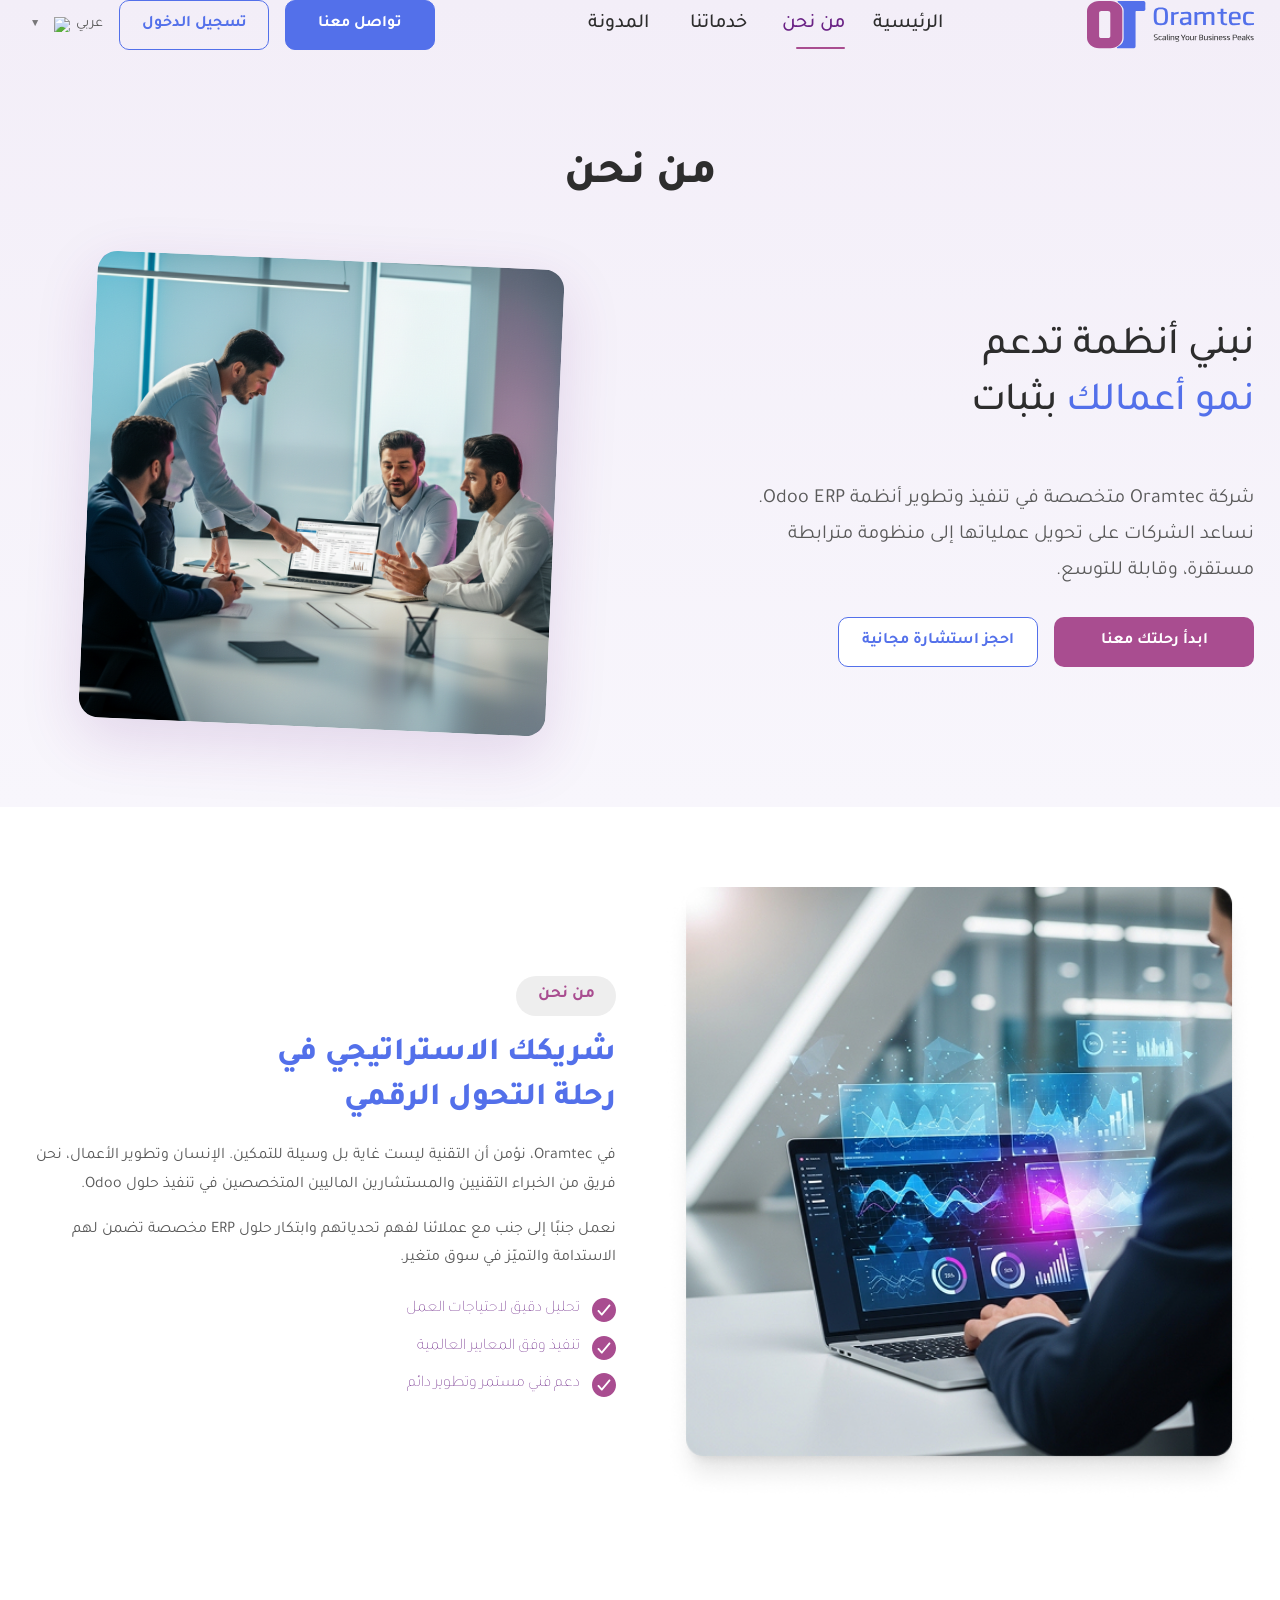
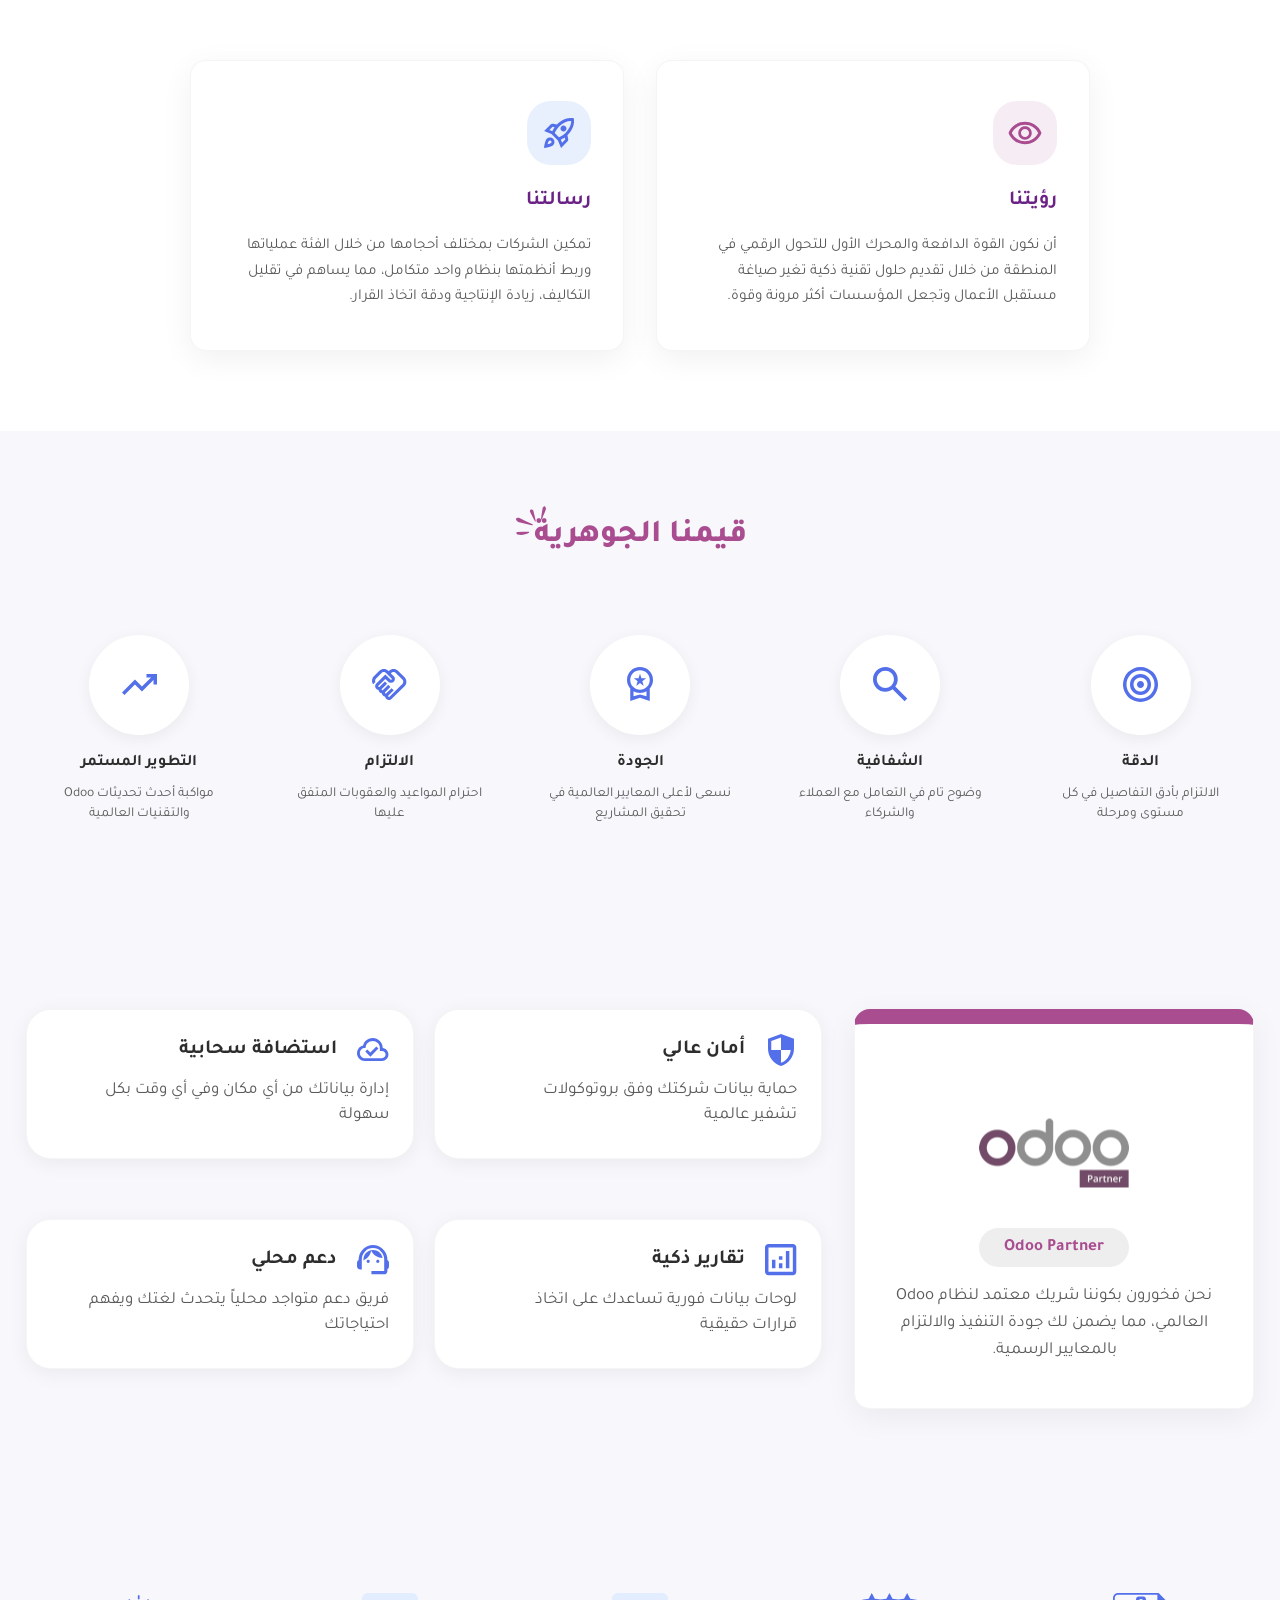
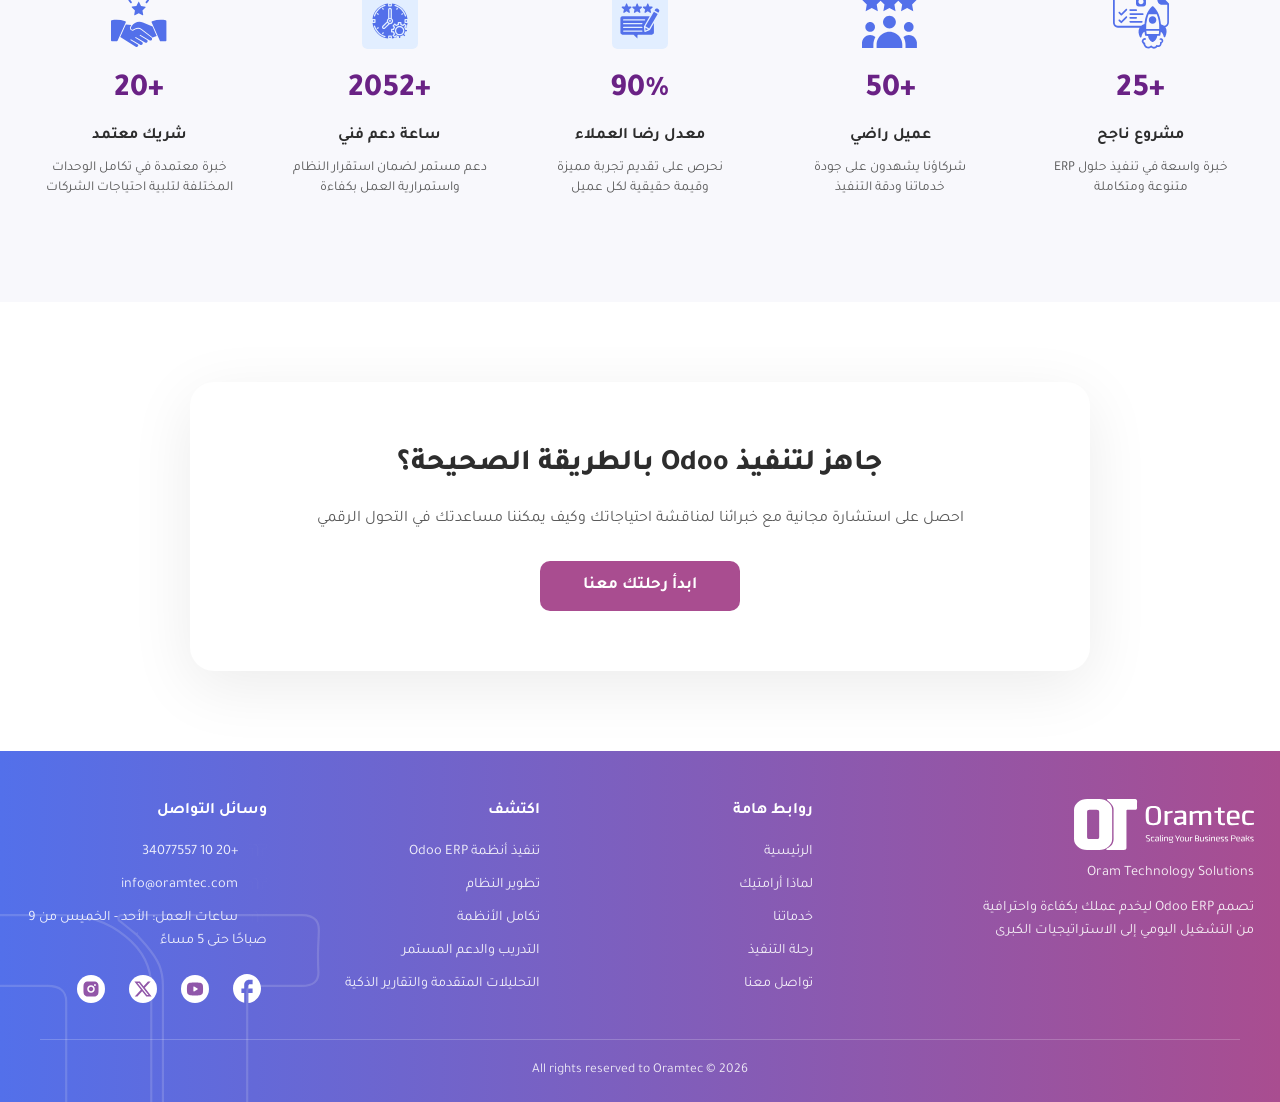
==== commit 918d3873: "تحسينات التجاوب: نافبار موديل، هيرو، أقسام الهاتف والتابلت، قسم المشكلة، بطاقات المدونة، لوجو SVG Ma" ====
--- a/about.html
+++ b/about.html
@@ -4,6 +4,7 @@
 <head>
   <meta charset="UTF-8">
   <meta name="viewport" content="width=device-width, initial-scale=1.0">
+  <link rel="icon" type="image/svg+xml" href="images/logo - tab.svg">
   <title>من نحن - Oramtec</title>
   <link rel="stylesheet" href="https://cdnjs.cloudflare.com/ajax/libs/font-awesome/6.0.0-beta3/css/all.min.css">
   <link rel="stylesheet" href="css/styles.css">
@@ -18,7 +19,7 @@
   <header class="header">
     <div class="container header-inner">
       <a href="index.html" class="logo">
-        <img src="images/Logo.png" alt="Oramtec - Scaling Your Business Peaks" class="logo-img">
+        <img src="images/logo.svg" alt="Oramtec - Scaling Your Business Peaks" class="logo-img">
       </a>
       <nav class="nav">
         <a href="index.html">الرئيسية</a>
@@ -61,7 +62,7 @@
           </div>
         </div>
         <div class="about-hero-content">
-          <h2 class="about-hero-heading">نبني أنظمة تدعم <span class="text-purple">نمو أعمالك</span> بثبات</h2>
+          <h2 class="about-hero-heading">نبني أنظمة تدعم <br><span class="text-purple">نمو أعمالك</span> بثبات</h2>
           <p class="about-hero-desc">شركة Oramtec متخصصة في تنفيذ وتطوير أنظمة Odoo ERP. نساعد الشركات على تحويل عملياتها إلى منظومة مترابطة مستقرة، وقابلة للتوسع.</p>
           <div class="about-hero-buttons">
             <a href="index.html#contact" class="btn btn-primary btn-lg">ابدأ رحلتك معنا</a>
--- a/css/styles.css
+++ b/css/styles.css
@@ -35,6 +35,71 @@
   overflow-x: hidden;
 }
 
+/* فيكتورات عناوين الأقسام: خلف النص في جميع الصفحات */
+.hero-title-erp-wrap,
+.hero-title-underline-wrap,
+.problem-title-vector-wrap,
+.problem-title-underline-wrap,
+.why-title-underline-wrap,
+.why-title-vector-wrap,
+.services-title-vector-wrap,
+.services-title-underline-wrap,
+.journey-title-underlined,
+.journey-title-accent-wrap,
+.sectors-title-vector-wrap,
+.technologies-title-vector-wrap,
+.technologies-title-underline-wrap,
+.security-title-vector-wrap,
+.odoo-title-vector-wrap,
+.odoo-title-underline-wrap,
+.flutter-title-vector-wrap,
+.flutter-title-underline-wrap,
+.numbers-title-vector-wrap,
+.numbers-title-underline-wrap,
+.partners-title-vector-wrap,
+.partners-title-underline-wrap,
+.faq-title-vector-wrap,
+.faq-title-underline-wrap,
+.blog-title-vector-wrap,
+.blog-title-underline-wrap,
+.system-title-vector-wrap,
+.system-title-underline-wrap {
+  z-index: 0;
+}
+
+.hero-vector-on-text,
+.hero-underlines,
+.problem-vector-on-text,
+.problem-underlines,
+.why-underlines,
+.why-vector-on-text,
+.services-vector-on-text,
+.services-underlines,
+.journey-title-underline,
+.journey-title-vector,
+.sectors-title-vector,
+.sectors-title-underline,
+.technologies-title-vector,
+.technologies-title-underline,
+.security-title-vector,
+.security-subtitle-underline,
+.odoo-title-vector,
+.odoo-title-underline,
+.flutter-title-vector,
+.flutter-title-underline,
+.numbers-title-vector,
+.numbers-title-underline,
+.partners-title-vector,
+.partners-title-underline,
+.faq-title-vector,
+.faq-title-underline,
+.blog-title-vector,
+.blog-title-underline,
+.system-title-vector,
+.system-underlines {
+  z-index: -1;
+}
+
 /* صور متجاوبة على جميع الشاشات */
 img {
   max-width: 100%;
@@ -108,6 +173,9 @@
   color: var(--text-dark);
   font-weight: 500;
   transition: color 0.2s;
+  font-size: 20px;
+  width: 70px;
+  height: 35px;
 }
 
 .header:not(.scrolled) .nav a {
@@ -135,8 +203,9 @@
   right: 0;
   left: 0;
   height: 2px;
-  background: linear-gradient(90deg, var(--pink), var(--purple-light));
   border-radius: 1px;
+  background: #A94D90;
+  width: 70%;
 }
 
 .header-actions {
@@ -166,8 +235,8 @@
 }
 
 
-  .header-actions .btn-login {
-  background:none;
+.header-actions .btn-login {
+  background: none;
   color: #5370EA;
   border: 1px solid #5370EA;
   border-radius: 10px;
@@ -232,7 +301,8 @@
 
 /* ===== Hero ===== */
 .hero {
-  background: linear-gradient(135deg, rgba(248, 248, 252, 0.98) 0%, var(--white) 40%, rgba(232, 213, 236, 0.3) 100%);
+  background: linear-gradient(135deg, rgba(248, 248, 252, 0.98) 0%,
+      var(--white) 30%, rgba(231, 133, 251, 0.3) 100%);
   padding: 120px 0 80px;
 }
 
@@ -261,18 +331,20 @@
 .hero-title-erp-wrap {
   position: relative;
   display: inline-block;
+  z-index: 0;
+
 }
 
 .hero-vector-on-text {
   position: absolute;
-  bottom:-8px;
+  bottom: 15px;
   right: 0;
   left: 0;
-  width: 100%;
-  min-width: 100px;
-  height: 50px;
+  width: 155px;
+  /* height: 150px; */
   display: block;
   pointer-events: none;
+  z-index: -1;
 }
 
 .hero-content {
@@ -280,11 +352,11 @@
 }
 
 .hero-title {
-  font-size: 2.25rem;
+  font-size: 36px;
   font-weight: 800;
   color: #A94D90;
   line-height: 1.35;
-  margin-bottom: 12px;
+  margin-bottom: 30px;
 }
 
 .hero-title-underline-wrap {
@@ -304,17 +376,20 @@
 
 .hero-desc {
   color: var(--text-muted);
-  font-size: 17px;
-  line-height: 1.75;
-  margin-bottom: 28px;
+  font-size: 20px;
+  line-height: 160%;
+  margin-bottom: 50px;
+  letter-spacing: 0%;
+  font-weight: 400;
+  max-width: 552px;
 }
 
 .hero-buttons {
   display: flex;
-  /* flex-direction: column; */
   gap: 12px;
   align-items: flex-start;
 }
+
 .hero-buttons .btn-outline {
   background: none;
   color: #A94D90;
@@ -325,10 +400,12 @@
   font-weight: 600;
   width: 200px;
 }
+
 .hero-buttons .btn-outline:hover {
   background: #A94D90;
   color: var(--white);
 }
+
 .hero-buttons .btn-primary {
   background: #A94D90;
   color: var(--white);
@@ -339,6 +416,7 @@
   font-weight: 600;
   width: 250px;
 }
+
 .hero-buttons .btn-primary:hover {
   background: none;
   color: #A94D90;
@@ -388,6 +466,7 @@
 }
 
 /* ===== Problem Section ===== */
+
 .problem-section {
   background: #f8f8fc;
   padding: 70px 0;
@@ -398,17 +477,22 @@
   grid-template-columns: 1fr 1fr;
   gap: 48px;
   align-items: center;
+  padding: 0 auto;
+  
 }
 
 .problem-text-col {
   position: relative;
+  max-width: 460px;
+  margin-left: auto;
+  margin-right: auto;
 }
 
 .problem-title {
-  font-size: 1.75rem;
-  font-weight: 800;
-  color: var(--purple);
-  margin-bottom: 20px;
+  font-size: 20px;
+  font-weight: 500;
+  color: #A94D90;
+  margin-bottom: 50px;
   line-height: 1.4;
 }
 
@@ -420,6 +504,8 @@
 .problem-title-vector-wrap {
   position: relative;
   display: inline-block;
+  z-index: 0;
+  font-weight: bold;
 }
 
 .problem-vector-on-text {
@@ -432,34 +518,38 @@
   height: auto;
   display: block;
   pointer-events: none;
+  z-index: -1;
 }
 
 .problem-title-underline-wrap {
   position: relative;
   display: inline-block;
+  font-weight: bold;
 }
 
 .problem-underlines {
   position: absolute;
   bottom: -25px;
-  right: 45%;
+  right: 15%;
   left: 0;
-  width: 50%;
+  width: 80%;
   height: auto;
   display: block;
 }
 
 .problem-desc {
   color: var(--text-muted);
-  font-size: 20px;
-  line-height: 1.75;
+  font-size: 18px;
   margin-bottom: 40px;
+  line-height: 160%;
+  font-weight: 400;
+
 }
 
 .problem-solution-text {
   color: var(--text-muted);
-  font-size: 1rem;
-  line-height: 1.8;
+  font-size: 18px;
+
 }
 
 .problem-solution-bold {
@@ -487,9 +577,9 @@
 
 .problem-arrow {
   position: absolute;
-  bottom: 50%;
-  left: -100px;
-  max-width: 140px;
+  bottom: 40%;
+  left: -170px;
+  width: 140px;
   height: auto;
   transform: translateY(50%);
   pointer-events: none;
@@ -538,6 +628,7 @@
 }
 
 /* ===== System Section ===== */
+
 .system-section {
   padding: 70px 0;
   background: var(--white);
@@ -545,7 +636,7 @@
 
 .system-subtitle {
   text-align: center;
-  color: var(--text-muted);
+  color: #5370EA;
   font-size: 0.95rem;
   margin-bottom: 8px;
 }
@@ -554,8 +645,25 @@
   text-align: center;
   font-size: 1.85rem;
   font-weight: 800;
-  color: var(--text-dark);
+  color: #A94D90;
   margin-bottom: 16px;
+}
+
+.system-title-vector-wrap {
+  position: relative;
+  display: inline-block;
+}
+
+.system-title-vector {
+  position: absolute;
+  bottom: 6px;
+  right: 0;
+  left: 0;
+  width: 100%;
+  min-width: 60px;
+  height: auto;
+  object-fit: contain;
+  pointer-events: none;
 }
 
 .system-title-underline-wrap {
@@ -565,7 +673,7 @@
 
 .system-underlines {
   position: absolute;
-  bottom: -2px;
+  bottom: -8px;
   right: 0;
   left: 0;
   width: 100%;
@@ -605,6 +713,7 @@
   pointer-events: none;
   z-index: 0;
   transform-origin: 0% 50%;
+
 }
 
 .system-connector--tr {
@@ -722,7 +831,7 @@
   gap: 12px;
   box-shadow: 0 2px 12px rgba(0, 0, 0, 0.06);
   border: 1px solid rgba(0, 0, 0, 0.05);
-  max-width: 200px;
+  width: 200px;
   transition: transform 0.2s;
 }
 
@@ -731,8 +840,8 @@
 }
 
 .module-card img {
-  width: 40px;
-  height: 40px;
+  width: 30px;
+  height: 30px;
   object-fit: contain;
   flex-shrink: 0;
 }
@@ -765,14 +874,14 @@
   flex-wrap: wrap;
 }
 
-  .cta-buttons .btn-with-arrow {
+.cta-buttons .btn-with-arrow {
   background-color: #A94D90;
   width: 250px;
   border-radius: 10px;
   padding: 10px 20px;
   color: var(--white);
   font-size: 1rem;
-  font-weight: 600;
+  font-weight: 400;
   text-decoration: none;
   transition: all 0.3s ease;
 }
@@ -781,20 +890,21 @@
   margin-inline-start: 12px;
 }
 
- .cta-buttons .btn-with-arrow::after {
+.cta-buttons .btn-with-arrow::after {
   content: '';
   margin-right: 8px;
   font-size: 1rem;
 }
 
 .cta-buttons .btn-outline {
-  background: #fff;
-  color: #5370EA;
-  border: 1px solid #5370EA;
+  background: white;
+  color: #A94D90;
+  border: 1px solid #A94D90;
   border-radius: 10px;
   width: 200px;
-  padding: 10px ;
+  padding: 10px;
   font-size: 1rem;
+  font-weight: 400;
 }
 
 /* ===== Why Section ===== */
@@ -807,7 +917,7 @@
   text-align: center;
   font-size: 1.85rem;
   font-weight: 800;
-  color: var(--text-dark);
+  color: #A94D90;
   margin-bottom: 16px;
 }
 
@@ -861,6 +971,15 @@
   gap: 20px;
 }
 
+/* صف مركزي لآخر بطاقتين — الافتراضي (الشاشات الكبيرة) */
+.why-row-center {
+  grid-column: 1 / -1;
+  display: flex;
+  justify-content: center;
+  gap: 20px;
+}
+
+/* للشاشات الكبيرة: 5 بطاقات = صف 3 + صف 2 */
 .why-card-wrap {
   grid-column: 1 / -1;
   display: flex;
@@ -879,6 +998,8 @@
   height: 90%;
   object-fit: cover;
 }
+
+
 
 .why-card {
   /* background: var(--white); */
@@ -890,6 +1011,7 @@
   flex-direction: column;
   color: #A94D90;
 
+
 }
 
 .why-card:hover {
@@ -931,9 +1053,14 @@
 }
 
 /* ===== Services Section ===== */
+
 .services-section {
   padding: 70px 0;
   background: var(--bg-lavender);
+}
+
+.services-title {
+  color: #A94D90;
 }
 
 .services-title-vector-wrap {
@@ -984,7 +1111,8 @@
   /* align-items: center;
   text-align: center; */
   transition: transform 0.2s;
-  height: 450px;
+  height: 400px;
+
 }
 
 .service-card:hover {
@@ -995,20 +1123,26 @@
   width: 64px;
   height: 64px;
   object-fit: contain;
-  margin-bottom: 16px;
+  margin-bottom: 20px;
 }
 
 .service-card h3 {
   font-size: 24px;
   margin-bottom: 10px;
   color: #5370EA;
+  font-weight: 500;
 }
 
 .service-card p {
-  font-size: 17px;
+  font-size: 16px;
   color: var(--text-muted);
+  margin-top: 20px;
+  flex-grow: 1;
+  font-weight: 400;
   margin-top: 50px;
-  flex-grow: 1;
+  /* width: 216px;
+  height: 78px; */
+
 }
 
 .service-card .btn {
@@ -1017,7 +1151,7 @@
   padding: 10px 20px;
   color: var(--white);
   font-size: 1rem;
-  font-weight: 600;
+  font-weight: 400;
   text-decoration: none;
   transition: all 0.3s ease;
   width: 150px;
@@ -1035,7 +1169,7 @@
   text-align: center;
   font-size: clamp(1.5rem, 4vw, 2rem);
   font-weight: 700;
-  color: #5370EA;
+  color: #A94D90 !important;
   margin: 0 0 12px;
 }
 
@@ -1048,7 +1182,7 @@
   position: absolute;
   bottom: 8px;
   right: 0;
-  width: 100%;
+  width: 180px;
   height: auto;
   object-fit: contain;
   pointer-events: none;
@@ -1057,7 +1191,7 @@
 .journey-title-accent-wrap {
   position: relative;
   display: inline-block;
-  color: #5370EA;
+  color: #A94D90;
 }
 
 .journey-title-vector {
@@ -1115,7 +1249,6 @@
 .journey-circle-num {
   position: absolute;
   width: 12%;
-  max-width: 56px;
   height: auto;
   aspect-ratio: 1;
   left: 50%;
@@ -1124,7 +1257,7 @@
   align-items: center;
   justify-content: center;
   font-weight: 800;
-  font-size: clamp(1rem, 3vw, 1.5rem);
+  font-size: 20px;
   color: var(--text-dark);
   font-variant-numeric: normal;
 }
@@ -1133,36 +1266,43 @@
   top: 9%;
   font-size: 50px;
   color: #5370EA;
+  font-weight: 400;
 }
 
 .journey-circle-num[data-step="2"] {
   top: 25%;
   font-size: 50px;
   color: #A94D90;
+  font-weight: 400;
+
 }
 
 .journey-circle-num[data-step="3"] {
   top: 42%;
   font-size: 50px;
   color: #5370EA;
+  font-weight: 400;
 }
 
 .journey-circle-num[data-step="4"] {
   top: 58%;
   font-size: 50px;
   color: #A94D90;
+  font-weight: 400;
 }
 
 .journey-circle-num[data-step="5"] {
   top: 74%;
   font-size: 50px;
   color: #5370EA;
+  font-weight: 400;
 }
 
 .journey-circle-num[data-step="6"] {
   top: 90%;
   font-size: 50px;
   color: #A94D90;
+  font-weight: 400;
 }
 
 /* نصوص فوق المسارات بالترتيب (معكوسة مع الصورة ثم إعادة النص لوضعه) */
@@ -1170,6 +1310,7 @@
   position: absolute;
   display: flex;
   align-items: center;
+  justify-content: center;
   gap: 10px;
   color: var(--white);
   font-weight: 600;
@@ -1177,6 +1318,7 @@
   text-shadow: 0 1px 2px rgba(0, 0, 0, 0.2);
   max-width: 42%;
   transform: scaleX(-1);
+  text-align: center;
 }
 
 .journey-bar-text img {
@@ -1192,16 +1334,16 @@
   top: 6%;
   right: 52%;
   left: 2%;
-  justify-content: flex-start;
+  justify-content: start;
   font-size: 20px;
-  
-}
+}
+
 .journey-bar-1 span {
   font-size: 25px;
   font-weight: 400;
   text-align: center;
-  align-items: center;
-}
+}
+
 .journey-bar-1 img {
   width: 70px;
   height: 50px;
@@ -1209,10 +1351,10 @@
 }
 
 .journey-bar-3 {
-  top: 40%;
+  top: 38%;
   right: 52%;
   left: 2%;
-  justify-content: flex-start;
+  justify-content: start;
 }
 
 .journey-bar-3 span {
@@ -1221,6 +1363,7 @@
   text-align: center;
   align-items: center;
 }
+
 .journey-bar-3 img {
   width: 50px;
   height: 50px;
@@ -1231,34 +1374,36 @@
   top: 72%;
   right: 52%;
   left: 2%;
-  justify-content: flex-start;
+  justify-content: start;
 }
 
 .journey-bar-5 span {
   font-size: 20px;
   font-weight: 400;
   text-align: center;
-  align-items: center;
-}
+}
+
 .journey-bar-5 img {
   width: 50px;
   height: 50px;
   object-fit: contain;
 }
+
 /* الخطوات الزوجية: النص على يمين المسار */
 .journey-bar-2 {
   top: 22%;
   left: 52%;
   right: 2%;
-  justify-content: flex-end;
+  justify-content: center;
   font-size: 20px;
 }
+
 .journey-bar-2 span {
   font-size: 20px;
   font-weight: 400;
   text-align: center;
-  align-items: center;
-}
+}
+
 .journey-bar-2 img {
   width: 70px;
   height: 50px;
@@ -1269,32 +1414,34 @@
   top: 56%;
   left: 52%;
   right: 2%;
-  justify-content: flex-end;
+  justify-content: center;
 }
 
 .journey-bar-4 span {
   font-size: 20px;
   font-weight: 400;
   text-align: center;
-  align-items: center;
-}
+}
+
 .journey-bar-4 img {
   width: 50px;
   height: 50px;
   object-fit: contain;
 }
+
 .journey-bar-6 {
   top: 88%;
   left: 52%;
   right: 2%;
-  justify-content: flex-end;
-}
+  justify-content: center;
+}
+
 .journey-bar-6 span {
   font-size: 20px;
   font-weight: 400;
   text-align: center;
-  align-items: center;
-}
+}
+
 .journey-bar-6 img {
   width: 50px;
   height: 50px;
@@ -1390,11 +1537,12 @@
   text-align: center;
   font-size: clamp(1.8rem, 4vw, 2.5rem);
   font-weight: 700;
-  color: var(--purple);
+  color: #A94D90;
   margin: 0 0 32px;
   position: relative;
   display: inline-block;
   width: 100%;
+  margin-bottom: 50px;
 }
 
 .sectors-title-vector-wrap {
@@ -1412,18 +1560,20 @@
   height: auto;
   object-fit: contain;
   pointer-events: none;
+  z-index: 0;
 }
 
 .sectors-title-underline {
   position: absolute;
-  bottom: -10px;
-  left: 41%;
-  transform: translateX(-50%);
+  bottom: -8px;
+  left: 37%;
+  /* transform: translateX(-50%); */
   width: auto;
   max-width: 320px;
   height: 14px;
   object-fit: contain;
   pointer-events: none;
+  z-index: 0;
 }
 
 .sectors-grid {
@@ -1481,6 +1631,7 @@
   padding: 70px 0;
   background: var(--white);
   position: relative;
+  height: 300px;
 }
 
 .technologies-section::before {
@@ -1630,10 +1781,11 @@
 .security-subtitle-underline {
   display: block;
   width: 120px;
-  max-width: 60%;
   height: auto;
   margin: 6px auto 0;
   object-fit: contain;
+  margin-left: 550px;
+
 
 }
 
@@ -1739,6 +1891,62 @@
   text-align: center;
 }
 
+
+[dir="rtl"] .security-col-left {
+  align-items: flex-start;
+}
+
+[dir="rtl"] .security-col-right {
+  align-items: flex-end;
+}
+
+.security-col-left .security-item:nth-child(1) {
+  align-self: flex-end;
+}
+
+.security-col-left .security-item:nth-child(2) {
+  align-self: center;
+}
+
+.security-col-left .security-item:nth-child(3) {
+  align-self: flex-start;
+
+}
+
+.security-col-right .security-item:nth-child(1) {
+  align-self: flex-start;
+}
+
+.security-col-right .security-item:nth-child(3) {
+  align-self: flex-end;
+}
+
+[dir="rtl"] .security-col-left .security-item:nth-child(1) {
+  align-self: flex-start;
+}
+
+[dir="rtl"] .security-col-left .security-item:nth-child(2) {
+  align-self: center;
+}
+
+[dir="rtl"] .security-col-left .security-item:nth-child(3) {
+  align-self: flex-end;
+}
+
+[dir="rtl"] .security-col-right .security-item:nth-child(1) {
+  align-self: flex-end;
+}
+
+[dir="rtl"] .security-col-right .security-item:nth-child(2) {
+  align-self: center;
+}
+
+[dir="rtl"] .security-col-right .security-item:nth-child(3) {
+  align-self: flex-start;
+}
+
+
+
 /* ===== Odoo Partner Section ===== */
 .odoo-partner-section {
   padding: 70px 0;
@@ -1751,6 +1959,7 @@
 .odoo-title {
   position: relative;
   text-align: center;
+  color: #A94D90;
 }
 
 .odoo-title-vector-wrap,
@@ -1795,14 +2004,14 @@
   display: flex;
   flex-direction: column;
   gap: 24px;
-  max-width: 420px;
+  max-width: 520px;
 }
 
 .odoo-benefit {
   display: flex;
   gap: 16px;
   align-items: flex-start;
-  max-width: 650px;
+  max-width: 900px;
   width: 100%;
 }
 
@@ -1883,8 +2092,8 @@
   display: inline-flex;
   align-items: center;
   gap: 8px;
-  background: #e0bbe4;
-  color: var(--purple);
+  background: #A94D901A;
+  color: #A94D90;
   padding: 8px 18px;
   border-radius: 50px;
   font-size: 0.9rem;
@@ -1966,8 +2175,9 @@
   pointer-events: none;
 }
 
+
 .flutter-title-accent {
-  color: #8c39a1;
+  color: #A94D90;
 }
 
 .flutter-desc {
@@ -2013,7 +2223,24 @@
   background: rgba(140, 57, 161, 0.08);
 }
 
+/* تابلت متوسط 900px — هيرو ونافبار */
 @media (max-width: 900px) {
+  .hero {
+    padding: 98px 0 60px;
+  }
+
+  .hero-content .hero-title {
+    font-size: 1.9rem;
+  }
+
+  .hero-desc {
+    font-size: 1.02rem;
+  }
+
+  .header-inner {
+    padding: 14px 20px;
+  }
+
   .flutter-inner {
     grid-template-columns: 1fr;
     gap: 32px;
@@ -2049,22 +2276,27 @@
   background: #F7F6F8;
 }
 
+.numbers-section .section-title {
+  color: #A94D90;
+}
+
 .numbers-title-vector-wrap,
 .numbers-title-underline-wrap {
   position: relative;
   display: inline-block;
+  z-index: 0;
 }
 
 .numbers-title-vector {
   position: absolute;
-  bottom: -6px;
+  bottom: 10px;
   right: 0;
   left: 0;
-  width: 100%;
-  min-width: 40px;
+  width: 40%;
   height: auto;
   object-fit: contain;
   pointer-events: none;
+  z-index: -1;
 }
 
 .numbers-title-underline {
@@ -2134,6 +2366,10 @@
   background: white;
 }
 
+.partners-section .section-title {
+  color: #A94D90;
+}
+
 .partners-title-vector-wrap,
 .partners-title-underline-wrap {
   position: relative;
@@ -2202,6 +2438,7 @@
   height: 100px;
   border-radius: 50px;
 }
+
 .carousel-dots {
   display: flex;
   justify-content: center;
@@ -2227,6 +2464,10 @@
 .faq-section {
   padding: 70px 0;
   background: #F7F6F8;
+}
+
+.faq-section .section-title {
+  color: #A94D90;
 }
 
 .faq-title-vector-wrap,
@@ -2329,6 +2570,7 @@
   background: var(--white);
 }
 
+
 .blog-title-vector-wrap,
 .blog-title-underline-wrap {
   position: relative;
@@ -2359,6 +2601,8 @@
   pointer-events: none;
 }
 
+
+
 .blog-grid {
   display: grid;
   grid-template-columns: repeat(4, 1fr);
@@ -2384,7 +2628,7 @@
   width: 100%;
   aspect-ratio: 4 / 3;
   overflow: hidden;
-  background: var(--bg-light);
+  /* background: var(--bg-light); */
 }
 
 .blog-img-wrap .blog-img {
@@ -2393,21 +2637,21 @@
   object-fit: cover;
   display: block;
 }
-
 .blog-date {
   position: absolute;
-  bottom: 12px;
-  right: 252px;
+  bottom: 10%;
+  left: 12px;
+  right: auto;
   width: 56px;
   height: 56px;
-  background: var(--white);
-  border: 1px solid #e0e0e0;
+  background: rgba(255, 255, 255, 0.75);
+  border: 1px solid rgba(0, 0, 0, 0.06);
   border-radius: 50%;
   display: flex;
   flex-direction: column;
   align-items: center;
   justify-content: center;
-  box-shadow: 0 2px 8px rgba(0,0,0,0.08);
+  box-shadow: none;
 }
 
 .blog-date-num {
@@ -2421,6 +2665,7 @@
   font-size: 0.7rem;
   color: #6a7ab8;
 }
+
 
 .blog-card h3 {
   font-size: 1rem;
@@ -2429,6 +2674,7 @@
   color: #5370EA;
   line-height: 1.4;
   margin: 0;
+
 }
 
 .blog-card p {
@@ -2446,6 +2692,7 @@
   font-weight: 700;
   text-decoration: none;
 }
+
 /* 
 .blog-link:hover {
   text-decoration: underline;
@@ -2612,435 +2859,20 @@
   opacity: 0.85;
   margin: 0;
 }
+
 /* ===== Responsive ===== */
-/* نقاط التوقف: 1440 | 1400 | 1200 | 1024 (تابلت) | 768 | 600 | 480 | 360 (هواتف) */
-
-/* شاشات كبيرة 1440px */
+/* نقاط التوقف: 1440 | 1400 | 1366 (iPad Pro 12.9") | 1200 | 1024 | 820 | 768 | 600 | 480 | 360
+   iPad Pro 12.9": 1366×1024 (أفقي) | iPad Air 13": 1024×1366 | iPad Air 11": 820×1180 — جميع البطاقات عمودين */
+
+/* ========== تنظيم جميع الأقسام في كل الصفحات ========== */
+
+/* شاشات 1440px */
 @media (max-width: 1440px) {
   .container {
     padding: 0 28px;
   }
 
-  /* About Page - 1440px */
-  .about-hero-inner {
-    gap: 40px;
-  }
-
-  .about-hero-heading {
-    font-size: 32px;
-  }
-
-  .strategic-inner {
-    gap: 40px;
-  }
-
-  .values-grid {
-    gap: 20px;
-  }
-
-  .about-numbers-grid {
-    gap: 20px;
-  }
-}
-
-/* شاشات 1400px */
-@media (max-width: 1400px) {
-  .container {
-    padding: 0 24px;
-  }
-  .sectors-grid {
-    gap: 22px;
-  }
-  .odoo-benefit {
-    width: 100%;
-    max-width: 520px;
-  }
-
-  /* About Page - 1400px */
-  .about-hero {
-    padding: 120px 0 70px;
-  }
-
-  .about-hero-heading {
-    font-size: 30px;
-  }
-
-  .about-hero-desc {
-    font-size: 16px;
-  }
-
-  .strategic-title {
-    font-size: 1.75rem;
-  }
-
-  .values-grid {
-    grid-template-columns: repeat(5, 1fr);
-    gap: 18px;
-  }
-
-  .value-item h4 {
-    font-size: 0.95rem;
-  }
-
-  .about-numbers-grid {
-    grid-template-columns: repeat(5, 1fr);
-    gap: 18px;
-  }
-}
-
-/* شاشات متوسطة 1200px */
-@media (max-width: 1200px) {
-  .container {
-    padding: 0 22px;
-  }
-  .services-grid {
-    grid-template-columns: repeat(3, 1fr);
-    gap: 22px;
-  }
-  .sectors-grid {
-    grid-template-columns: repeat(3, 1fr);
-    gap: 20px;
-  }
-  .numbers-grid {
-    grid-template-columns: repeat(3, 1fr);
-  }
-  .blog-grid {
-    grid-template-columns: repeat(3, 1fr);
-  }
-  .technologies-section .tech-logos {
-    gap: 28px 36px;
-  }
-  .flutter-inner {
-    gap: 40px;
-  }
-
-  /* About Page - 1200px */
-  .about-hero {
-    padding: 110px 0 60px;
-  }
-
-  .about-hero-inner {
-    gap: 36px;
-  }
-
-  .about-hero-heading {
-    font-size: 28px;
-  }
-
-  .strategic-inner {
-    gap: 36px;
-  }
-
-  .vision-mission-grid {
-    max-width: 100%;
-    gap: 24px;
-  }
-
-  .values-grid {
-    grid-template-columns: repeat(3, 1fr);
-    gap: 20px;
-  }
-
-  .features-partner-grid {
-    gap: 28px;
-  }
-
-  .about-numbers-grid {
-    grid-template-columns: repeat(3, 1fr);
-    gap: 20px;
-  }
-
-  .about-cta-card {
-    max-width: 700px;
-  }
-}
-
-@media (max-width: 1024px) {
-  .container {
-    padding: 0 20px;
-  }
-
-  .hero,
-  .problem-section,
-  .system-section,
-  .why-section,
-  .services-section,
-  .journey-section,
-  .sectors-section,
-  .technologies-section,
-  .security-section,
-  .odoo-partner-section,
-  .flutter-section,
-  .numbers-section,
-  .partners-section,
-  .faq-section,
-  .blog-section {
-    padding: 56px 0;
-  }
-
-  .footer {
-    padding: 48px 0 0;
-  }
-
-  .hero-inner {
-    grid-template-columns: 1fr;
-    text-align: center;
-  }
-
-  .hero-content {
-    margin: 0 auto;
-    text-align: center;
-  }
-
-  .hero-desc {
-    margin-left: auto;
-    margin-right: auto;
-  }
-
-  .hero-buttons {
-    align-items: center;
-  }
-
-  .hero-arrow {
-    margin-right: auto;
-    margin-left: auto;
-  }
-
-  .hero-title-underline-wrap {
-    display: inline-block;
-  }
-
-  .hero-visual {
-    order: 1;
-  }
-
-  .problem-inner {
-    grid-template-columns: 1fr;
-    gap: 40px;
-  }
-
-  .problem-text-col {
-    order: 1;
-  }
-
-  .problem-cards-col {
-    order: 2;
-  }
-
-  .problem-arrow {
-    position: static;
-    margin-top: 24px;
-    max-width: 80px;
-    transform: none;
-  }
-
-  .problem-grid {
-    grid-template-columns: repeat(2, 1fr);
-  }
-
-  /* نظام — شبكة عمودين على الهاتف */
-  .system-diagram-inner {
-    display: grid;
-    grid-template-columns: repeat(2, 1fr);
-    gap: 14px 12px;
-    min-height: auto;
-    max-width: 100%;
-  }
-
-  .system-connector {
-    display: none;
-  }
-
-  .system-center-wrap {
-    grid-column: 1 / -1;
-    order: -1;
-    position: static;
-    transform: none;
-    margin-bottom: 4px;
-    text-align: center;
-  }
-
-  .system-module--tr,
-  .system-module--r,
-  .system-module--br,
-  .system-module--bl,
-  .system-module--l,
-  .system-module--tl {
-    position: static;
-    transform: none;
-    top: auto;
-    left: auto;
-  }
-
-  .module-card {
-    max-width: none;
-    width: 100%;
-    padding: 14px 12px;
-    justify-content: flex-start;
-  }
-
-  .module-card img {
-    width: 36px;
-    height: 36px;
-  }
-
-  .module-card-desc {
-    font-size: 0.7rem;
-  }
-
-  .why-grid {
-    grid-template-columns: repeat(2, 1fr);
-  }
-
-  .services-grid {
-    grid-template-columns: repeat(2, 1fr);
-  }
-
-  .sectors-grid {
-    grid-template-columns: repeat(2, 1fr);
-  }
-
-  .numbers-grid {
-    grid-template-columns: repeat(2, 1fr);
-  }
-
-  .blog-grid {
-    grid-template-columns: repeat(2, 1fr);
-  }
-
-  .footer-inner {
-    grid-template-columns: 1fr;
-  }
-
-  .odoo-partner-inner {
-    flex-direction: column;
-  }
-
-  .odoo-benefits {
-    max-width: 100%;
-  }
-
-  .flutter-inner {
-    grid-template-columns: 1fr;
-    gap: 32px;
-    text-align: center;
-  }
-
-  .flutter-content {
-    padding: 0;
-  }
-
-  .flutter-visual {
-    order: 0;
-  }
-
-  .flutter-visual-img {
-    margin: 0 auto;
-  }
-
-  /* About Page - 1024px */
-  .about-hero,
-  .strategic-section,
-  .vision-mission-section,
-  .values-section,
-  .features-partner-section,
-  .about-numbers-section,
-  .about-cta-section {
-    padding: 56px 0;
-  }
-
-  .about-hero {
-    padding-top: 100px;
-  }
-
-  .about-hero-inner {
-    grid-template-columns: 1fr;
-    gap: 36px;
-    text-align: center;
-  }
-
-  .about-hero-image {
-    order: 0;
-  }
-
-  .about-hero-content {
-    order: 1;
-  }
-
-  .about-hero-heading {
-    font-size: 1.65rem;
-    margin: 0 auto 16px;
-  }
-
-  .about-hero-desc {
-    max-width: 550px;
-    margin: 0 auto 24px;
-  }
-
-  .about-hero-buttons {
-    justify-content: center;
-  }
-
-  .about-image-frame {
-    max-width: 420px;
-    transform: rotate(0deg);
-  }
-
-  .about-image-frame::before {
-    display: none;
-  }
-
-  .strategic-inner {
-    grid-template-columns: 1fr;
-    gap: 32px;
-    text-align: center;
-  }
-
-  .strategic-image {
-    order: 0;
-  }
-
-  .strategic-content {
-    order: 1;
-  }
-
-  .strategic-badge {
-    text-align: center;
-  }
-
-  .strategic-points {
-    display: inline-block;
-    text-align: right;
-  }
-
-  .values-grid {
-    grid-template-columns: repeat(3, 1fr);
-    gap: 18px;
-  }
-
-  .features-partner-grid {
-    grid-template-columns: 1fr 1.5fr;
-    gap: 24px;
-  }
-
-  .about-numbers-grid {
-    grid-template-columns: repeat(3, 1fr);
-    gap: 18px;
-  }
-
-  .about-cta-card {
-    max-width: 600px;
-    padding: 50px 40px;
-  }
-}
-
-/* تابلت وشاشات صغيرة 768px */
-@media (max-width: 768px) {
-  .container {
-    padding: 0 18px;
-  }
-
-  /* تنظيم المسافات لجميع الأقسام */
+  /* مسافات موحّدة لجميع الأقسام — جميع الصفحات */
   .hero,
   .problem-section,
   .system-section,
@@ -3062,8 +2894,1763 @@
   .values-section,
   .features-partner-section,
   .about-numbers-section,
+  .about-cta-section,
+  .transformation-section,
+  .lifecycle-section,
+  .contact-hero,
+  .contact-cards,
+  .article-hero,
+  .article-related,
+  .blog-filters-section,
+  .blog-featured-section {
+    padding: 64px 0;
+  }
+
+  .footer {
+    padding: 48px 0 0;
+  }
+
+  /* About Page - 1440px */
+  .about-hero-inner {
+    gap: 40px;
+  }
+
+  .about-hero-heading {
+    font-size: 32px;
+  }
+
+  .strategic-inner {
+    gap: 40px;
+  }
+
+  .values-grid {
+    gap: 20px;
+  }
+
+  .about-numbers-grid {
+    gap: 20px;
+  }
+
+  .services-grid {
+    gap: 22px;
+  }
+
+  .sectors-grid {
+    gap: 22px;
+  }
+}
+
+/* شاشات 1400px */
+@media (max-width: 1400px) {
+  .container {
+    padding: 0 24px;
+  }
+
+  /* مسافات موحّدة لجميع الأقسام — 1400px */
+  .hero,
+  .problem-section,
+  .system-section,
+  .why-section,
+  .services-section,
+  .journey-section,
+  .sectors-section,
+  .technologies-section,
+  .security-section,
+  .odoo-partner-section,
+  .flutter-section,
+  .numbers-section,
+  .partners-section,
+  .faq-section,
+  .blog-section,
+  .about-hero,
+  .strategic-section,
+  .vision-mission-section,
+  .values-section,
+  .features-partner-section,
+  .about-numbers-section,
+  .about-cta-section,
+  .transformation-section,
+  .lifecycle-section,
+  .contact-hero,
+  .contact-cards,
+  .article-hero,
+  .article-related,
+  .blog-filters-section,
+  .blog-featured-section {
+    padding: 60px 0;
+  }
+
+  .sectors-grid {
+    gap: 22px;
+  }
+
+  .odoo-benefit {
+    width: 100%;
+    max-width: 520px;
+  }
+
+  /* About Page - 1400px */
+  .about-hero {
+    padding: 110px 0 60px;
+  }
+
+  .about-hero-heading {
+    font-size: 30px;
+  }
+
+  .about-hero-desc {
+    font-size: 16px;
+  }
+
+  .strategic-title {
+    font-size: 1.75rem;
+  }
+
+  .values-grid {
+    grid-template-columns: repeat(5, 1fr);
+    gap: 18px;
+  }
+
+  .value-item h4 {
+    font-size: 0.95rem;
+  }
+
+  .about-numbers-grid {
+    grid-template-columns: repeat(5, 1fr);
+    gap: 18px;
+  }
+
+  .services-grid {
+    gap: 20px;
+  }
+}
+
+/* iPad Pro 12.9" أفقي — 1366px: جميع البطاقات عمودين بجانب بعض */
+@media (max-width: 1366px) {
+  .container {
+    padding: 0 26px;
+  }
+
+  .services-grid {
+    grid-template-columns: repeat(2, 1fr);
+    gap: 22px;
+  }
+
+  .sectors-grid {
+    grid-template-columns: repeat(2, 1fr);
+    gap: 22px;
+  }
+
+  .numbers-grid {
+    grid-template-columns: repeat(2, 1fr);
+    gap: 20px;
+  }
+
+  .blog-grid {
+    grid-template-columns: repeat(2, 1fr);
+    gap: 22px;
+  }
+
+  .why-grid {
+    grid-template-columns: repeat(2, 1fr);
+    gap: 22px;
+  }
+
+  .values-grid {
+    grid-template-columns: repeat(2, 1fr);
+    gap: 20px;
+  }
+
+  .about-numbers-grid {
+    grid-template-columns: repeat(2, 1fr);
+    gap: 20px;
+  }
+
+  .features-partner-grid {
+    grid-template-columns: repeat(2, 1fr);
+    gap: 24px;
+  }
+
+  .service-card {
+    min-height: 320px;
+  }
+}
+
+/* شاشات متوسطة 1200px */
+@media (max-width: 1200px) {
+  .container {
+    padding: 0 22px;
+  }
+
+  /* مسافات موحّدة لجميع الأقسام — 1200px */
+  .hero,
+  .problem-section,
+  .system-section,
+  .why-section,
+  .services-section,
+  .journey-section,
+  .sectors-section,
+  .technologies-section,
+  .security-section,
+  .odoo-partner-section,
+  .flutter-section,
+  .numbers-section,
+  .partners-section,
+  .faq-section,
+  .blog-section,
+  .about-hero,
+  .strategic-section,
+  .vision-mission-section,
+  .values-section,
+  .features-partner-section,
+  .about-numbers-section,
+  .about-cta-section,
+  .transformation-section,
+  .lifecycle-section,
+  .contact-hero,
+  .contact-cards,
+  .article-hero,
+  .article-related,
+  .blog-filters-section,
+  .blog-featured-section {
+    padding: 56px 0;
+  }
+
+  .services-grid {
+    grid-template-columns: repeat(3, 1fr);
+    gap: 22px;
+  }
+
+  .sectors-grid {
+    grid-template-columns: repeat(3, 1fr);
+    gap: 20px;
+  }
+
+  .numbers-grid {
+    grid-template-columns: repeat(3, 1fr);
+  }
+
+  .blog-grid {
+    grid-template-columns: repeat(3, 1fr);
+  }
+
+  .technologies-section .tech-logos {
+    gap: 28px 36px;
+  }
+
+  .flutter-inner {
+    gap: 40px;
+  }
+
+  /* About Page - 1200px */
+  .about-hero {
+    padding-top: 100px;
+    padding-bottom: 60px;
+  }
+
+  .about-hero-inner {
+    gap: 36px;
+  }
+
+  .about-hero-heading {
+    font-size: 28px;
+  }
+
+  .strategic-inner {
+    gap: 36px;
+  }
+
+  .vision-mission-grid {
+    max-width: 100%;
+    gap: 24px;
+  }
+
+  .values-grid {
+    grid-template-columns: repeat(3, 1fr);
+    gap: 20px;
+  }
+
+  .features-partner-grid {
+    gap: 28px;
+  }
+
+  .about-numbers-grid {
+    grid-template-columns: repeat(3, 1fr);
+    gap: 20px;
+  }
+
+  .about-cta-card {
+    max-width: 700px;
+  }
+}
+
+/* iPad Air 13" أفقي / آيباد 1024px */
+@media (max-width: 1024px) {
+  .container {
+    padding: 0 20px;
+  }
+
+
+  /* مسافات موحّدة لجميع الأقسام — iPad Air / تابلت 1024px */
+  .hero,
+  .problem-section,
+  .system-section,
+  .why-section,
+  .services-section,
+  .journey-section,
+  .sectors-section,
+  .technologies-section,
+  .security-section,
+  .odoo-partner-section,
+  .flutter-section,
+  .numbers-section,
+  .partners-section,
+  .faq-section,
+  .blog-section,
+  .about-hero,
+  .strategic-section,
+  .vision-mission-section,
+  .values-section,
+  .features-partner-section,
+  .about-numbers-section,
+  .about-cta-section,
+  .transformation-section,
+  .lifecycle-section,
+  .contact-hero,
+  .contact-cards,
+  .article-hero,
+  .article-related,
+  .blog-filters-section,
+  .blog-featured-section {
+    padding: 52px 0;
+  }
+
+  .footer {
+    padding: 48px 0 0;
+  }
+
+  /* ===== نافبار تابلت 1024px — موديل القائمة (همبرجر) ===== */
+  body.menu-open {
+    overflow: hidden;
+  }
+
+  .header-actions {
+    display: none;
+  }
+
+  .menu-toggle {
+    display: flex;
+    align-items: center;
+    justify-content: center;
+    width: 48px;
+    height: 48px;
+    min-width: 48px;
+    min-height: 48px;
+    border-radius: 12px;
+    font-size: 1.5rem;
+    color: var(--text-dark);
+    border: 1px solid rgba(0, 0, 0, 0.08);
+    background: var(--white);
+    box-shadow: 0 2px 12px rgba(0, 0, 0, 0.06);
+    transition: background 0.2s ease, transform 0.2s ease;
+  }
+
+  .menu-toggle:hover {
+    background: var(--bg-light);
+  }
+
+  .menu-toggle .icon-close {
+    display: none;
+  }
+
+  .menu-toggle .icon-menu {
+    display: block;
+  }
+
+  .menu-toggle.is-open .icon-close {
+    display: block;
+  }
+
+  .menu-toggle.is-open .icon-menu {
+    display: none;
+  }
+
+  .nav {
+    position: absolute;
+    top: 100%;
+    right: 0;
+    left: 0;
+    z-index: 99;
+    display: flex;
+    flex-direction: column;
+    align-items: stretch;
+    gap: 0;
+    padding: 20px 24px 28px;
+    margin-top: 4px;
+    background: var(--white);
+    box-shadow: 0 16px 48px rgba(0, 0, 0, 0.14);
+    border: 1px solid rgba(0, 0, 0, 0.06);
+    border-radius: 0 0 16px 16px;
+    overflow-y: auto;
+    overflow-x: hidden;
+    opacity: 0;
+    visibility: hidden;
+    transform: translateY(-12px);
+    pointer-events: none;
+    transition: opacity 0.28s ease, transform 0.28s ease, visibility 0.28s ease;
+  }
+
+  .nav.open {
+    opacity: 1;
+    visibility: visible;
+    transform: translateY(0);
+    pointer-events: auto;
+  }
+
+  .nav > a {
+    padding: 16px 20px;
+    text-align: center;
+    border-radius: 10px;
+    font-weight: 600;
+    font-size: 1.05rem;
+    color: var(--text-dark);
+    width: 100%;
+    height: auto;
+    opacity: 0;
+    transform: translateY(-8px);
+    transition: opacity 0.25s ease, transform 0.25s ease, background 0.2s ease, color 0.2s ease;
+  }
+
+  .nav.open > a {
+    opacity: 1;
+    transform: translateY(0);
+  }
+
+  .nav.open > a:nth-child(1) { transition-delay: 0.05s; }
+  .nav.open > a:nth-child(2) { transition-delay: 0.1s; }
+  .nav.open > a:nth-child(3) { transition-delay: 0.15s; }
+  .nav.open > a:nth-child(4) { transition-delay: 0.2s; }
+
+  .nav > a:hover {
+    background: var(--bg-light);
+    color: var(--purple);
+  }
+
+  .nav > a.active {
+    background: rgba(106, 34, 133, 0.08);
+    color: var(--purple);
+  }
+
+  .nav-actions-mobile {
+    display: flex !important;
+    flex-direction: column;
+    gap: 14px;
+    padding: 24px 0 0;
+    border-top: 1px solid rgba(0, 0, 0, 0.08);
+    width: 100%;
+    opacity: 0;
+    transform: translateY(-8px);
+    transition: opacity 0.25s ease, transform 0.25s ease;
+  }
+
+  .nav.open .nav-actions-mobile {
+    display: flex !important;
+    opacity: 1;
+    transform: translateY(0);
+    transition-delay: 0.28s;
+  }
+
+  .nav-actions-mobile .btn {
+    width: 100%;
+    display: flex;
+    align-items: center;
+    justify-content: center;
+    padding: 14px 24px;
+    font-size: 1rem;
+    font-weight: 700;
+    border-radius: 10px;
+    text-align: center;
+  }
+
+  .nav-actions-mobile .btn-primary {
+    background: var(--purple);
+    color: var(--white);
+  }
+
+  .nav-actions-mobile .btn-login {
+    background: rgba(184, 99, 157, 0.2);
+    color: var(--purple);
+    border: 1px solid var(--pink);
+  }
+
+  .nav-lang-mobile {
+    display: flex;
+    align-items: center;
+    justify-content: center;
+    gap: 8px;
+    width: 100%;
+    padding: 14px 20px;
+    font-size: 0.95rem;
+    font-weight: 600;
+    color: var(--text-dark);
+    text-decoration: none;
+    background: var(--bg-light);
+    border: 1px solid rgba(0, 0, 0, 0.08);
+    border-radius: 10px;
+    transition: background 0.2s;
+  }
+
+  .nav-lang-mobile:hover {
+    background: #eee;
+    color: var(--purple);
+  }
+
+  .nav-lang-mobile img {
+    border-radius: 2px;
+    flex-shrink: 0;
+  }
+
+  /* ===== هيرو تابلت 1024px ===== */
+  .hero {
+    padding: 100px 0 64px;
+  }
+
+  .hero-inner {
+    grid-template-columns: 1fr;
+    text-align: center;
+    margin-top: 0;
+    align-items: center;
+    justify-items: center;
+  }
+
+  .hero-content {
+    margin: 0 auto;
+    text-align: center;
+    display: flex;
+    flex-direction: column;
+    align-items: center;
+    width: 100%;
+    max-width: 100%;
+  }
+
+  .hero-content .hero-title {
+    font-size: 2rem;
+    line-height: 1.35;
+  }
+
+  .hero-desc {
+    margin-left: auto;
+    margin-right: auto;
+    text-align: center;
+    max-width: 100%;
+  }
+
+  .hero-buttons {
+    align-items: center;
+    justify-content: center;
+    width: 100%;
+    max-width: 100%;
+  }
+
+  .hero-arrow {
+    margin-right: auto;
+    margin-left: auto;
+  }
+
+  .hero-title-underline-wrap {
+    display: inline-block;
+  }
+
+  .hero-visual {
+    order: 1;
+    display: flex;
+    justify-content: center;
+    width: 100%;
+  }
+
+  .hero-visual .hero-main-img {
+    margin: 0 auto;
+  }
+
+  .problem-inner {
+    grid-template-columns: 1fr;
+    gap: 40px;
+  }
+
+  .problem-text-col {
+    order: 1;
+  }
+
+  .problem-cards-col {
+    order: 2;
+  }
+
+  .problem-arrow {
+    position: static;
+    margin-top: 24px;
+    max-width: 80px;
+    transform: none;
+  }
+
+  /* تنظيم مثل الهاتف — عناوين ونصوص في المنتصف */
+  .section-title {
+    text-align: center;
+    font-size: 1.45rem;
+    margin-bottom: 14px;
+  }
+
+  .section-desc,
+  .section-subtitle {
+    text-align: center;
+    max-width: 100%;
+    margin-left: auto;
+    margin-right: auto;
+  }
+
+  /* قسم المشكلة */
+  .problem-inner {
+    text-align: center;
+  }
+
+  .problem-title,
+  .problem-desc,
+  .problem-solution-text {
+    text-align: center;
+  }
+
+  .problem-grid {
+    grid-template-columns: repeat(2, 1fr);
+    gap: 16px;
+  }
+
+  /* نظام — شبكة عمودين (مثل الهاتف) */
+  .system-diagram-inner {
+    display: grid;
+    grid-template-columns: repeat(2, 1fr);
+    gap: 14px 12px;
+    min-height: auto;
+    max-width: 100%;
+  }
+
+  .system-connector {
+    display: none;
+  }
+
+  .system-center-wrap {
+    grid-column: 1 / -1;
+    order: -1;
+    position: static;
+    transform: none;
+    margin-bottom: 4px;
+    text-align: center;
+    justify-content: center;
+    align-items: center;
+    margin-left: auto;
+    margin-right: auto;
+  }
+
+  .system-module--tr,
+  .system-module--r,
+  .system-module--br,
+  .system-module--bl,
+  .system-module--l,
+  .system-module--tl {
+    position: static;
+    transform: none;
+    top: auto;
+    left: auto;
+  }
+
+  .module-card {
+    max-width: none;
+    width: 100%;
+    height: 100px;
+    padding: 14px 12px;
+    justify-content: flex-start;
+    font-size: 17px;
+  }
+
+  .module-card img {
+    width: 36px;
+    height: 36px;
+  }
+
+  .module-card-desc {
+    font-size: 0.7rem;
+  }
+
+  .system-subtitle,
+  .system-title,
+  .system-desc {
+    text-align: center;
+  }
+
+  /* قسم لماذا — في 1024 و iPad Air / iPad Pro:
+     صفين ببطاقتين بجانب بعض، والبطاقة الأخيرة في صف مستقل في المنتصف */
+  .why-grid {
+    grid-template-columns: repeat(2, 1fr);
+    gap: 24px;
+    align-items: stretch;
+  }
+
+  .why-row-center {
+    /* في 1024 نستخدم عناصرها كعناصر شبكة مباشرة */
+    display: contents;
+  }
+
+  .why-card {
+    min-height: 380px;
+    display: flex;
+    flex-direction: column;
+    border-radius: 12px;
+    overflow: hidden;
+  }
+
+  .why-card .why-img {
+    height: 300px;
+    flex-shrink: 0;
+    display: flex;
+    align-items: center;
+    justify-content: center;
+  }
+
+  .why-card .why-img img {
+    width: 100%;
+    height: 100%;
+    object-fit: cover;
+  }
+
+  .why-card h3 {
+    font-size: 1.1rem;
+    line-height: 1.4;
+    padding: 16px 20px 8px;
+    text-align: center;
+    min-height: 2.8em;
+    display: flex;
+    align-items: center;
+    justify-content: center;
+  }
+
+  .why-card p {
+    font-size: 0.9rem;
+    line-height: 1.6;
+    padding: 0 20px 20px;
+    text-align: center;
+    flex-grow: 1;
+    display: flex;
+    align-items: flex-start;
+    justify-content: center;
+  }
+
+  /* آخر بطاقة (الخامسة) تأخذ صف مستقل في المنتصف */
+  .why-grid .why-card:last-of-type {
+    grid-column: 1 / -1;
+    justify-self: center;
+    max-width: min(380px, 100%);
+  }
+
+  .why-title,
+  .why-desc {
+    text-align: center;
+  }
+
+  /* الخدمات — عمودين بجانب بعض */
+  .services-grid {
+    grid-template-columns: repeat(2, 1fr);
+    gap: 20px;
+  }
+
+  .services-title {
+    text-align: center;
+  }
+
+  .service-card {
+    min-height: 320px;
+    padding: 26px 22px;
+  }
+
+  .service-card h3 {
+    font-size: 1.15rem;
+  }
+
+  /* القطاعات — عمودين بجانب بعض */
+  .sectors-grid {
+    grid-template-columns: repeat(2, 1fr);
+    gap: 20px;
+  }
+
+  .sectors-title,
+  .sectors-desc {
+    text-align: center;
+  }
+
+  .sector-card {
+    text-align: center;
+  }
+
+  /* الأرقام — عمودين */
+  .numbers-grid {
+    grid-template-columns: repeat(2, 1fr);
+    gap: 18px;
+  }
+
+  /* المدونة — عمودين بجانب بعض */
+  .blog-grid {
+    grid-template-columns: repeat(2, 1fr);
+    gap: 20px;
+  }
+
+  .blog-card {
+    text-align: center;
+  }
+
+  .blog-cta {
+    text-align: center;
+    margin-top: 24px;
+  }
+
+  /* رحلة التنفيذ */
+  .journey-title,
+  .journey-subtitle,
+  .journey-note {
+    text-align: center;
+  }
+
+  /* التقنيات */
+  .technologies-title {
+    text-align: center;
+  }
+
+  .technologies-section .tech-logos {
+    justify-content: center;
+  }
+
+  /* الأمان — نفس الشكل: درع في المنتصف و٣ عناصر على كل جانب (1024px / iPad Air / iPad Pro) */
+  .security-layout {
+    grid-template-columns: 1fr auto 1fr;
+    gap: 20px 16px;
+    align-items: center;
+    max-width: 100%;
+  }
+
+  .security-center {
+    grid-column: 2;
+    grid-row: 1 / -1;
+    order: 0;
+  }
+
+  .shield-img {
+    width: 200px;
+    margin-top: -60px;
+  }
+
+  .security-col-left {
+    order: 1;
+    align-items: flex-end;
+  }
+
+  .security-col-right {
+    order: 2;
+    align-items: flex-start;
+  }
+
+  [dir="rtl"] .security-col-left {
+    align-items: flex-start;
+  }
+
+  [dir="rtl"] .security-col-right {
+    align-items: flex-end;
+  }
+
+  .security-col-left .security-item:nth-child(1) {
+    align-self: flex-end;
+  }
+
+  .security-col-left .security-item:nth-child(2) {
+    align-self: center;
+  }
+
+  .security-col-left .security-item:nth-child(3) {
+    align-self: flex-start;
+
+  }
+
+  .security-col-right .security-item:nth-child(1) {
+    align-self: flex-start;
+  }
+
+  .security-col-right .security-item:nth-child(3) {
+    align-self: flex-end;
+  }
+
+  [dir="rtl"] .security-col-left .security-item:nth-child(1) {
+    align-self: flex-start;
+  }
+
+  [dir="rtl"] .security-col-left .security-item:nth-child(2) {
+    align-self: center;
+  }
+
+  [dir="rtl"] .security-col-left .security-item:nth-child(3) {
+    align-self: flex-end;
+  }
+
+  [dir="rtl"] .security-col-right .security-item:nth-child(1) {
+    align-self: flex-end;
+  }
+
+  [dir="rtl"] .security-col-right .security-item:nth-child(2) {
+    align-self: center;
+  }
+
+  [dir="rtl"] .security-col-right .security-item:nth-child(3) {
+    align-self: flex-start;
+  }
+
+  .security-col {
+    gap: 22px;
+  }
+
+  .security-item {
+    max-width: 260px;
+  }
+
+  .security-item-en {
+    font-size: 15px;
+  }
+
+  .security-item p {
+    font-size: 15px;
+  }
+
+  .security-subtitle {
+    font-size: 1.35rem;
+    margin-bottom: 32px;
+  }
+
+  .security-subtitle,
+  .security-col-left .security-item-text,
+  .security-col-right .security-item-text {
+    text-align: center;
+  }
+
+  .security-subtitle-underline {
+    margin-left: 400px;
+  }
+
+  /* الشركاء */
+  .partners-section .section-title {
+    text-align: center;
+  }
+
+  .partners-track {
+    flex-wrap: wrap;
+    justify-content: center;
+  }
+
+  /* FAQ */
+  .faq-section .section-title {
+    text-align: center;
+  }
+
+  /* الفوتر — iPad Air 13" / تابلت 1024px */
+  .footer {
+    padding: 48px 0 0;
+  }
+
+  .footer-inner {
+    grid-template-columns: 1fr;
+    gap: 40px;
+    padding-bottom: 36px;
+  }
+
+  .footer-brand {
+    text-align: center;
+  }
+
+  .footer-logo {
+    margin-inline: auto;
+  }
+
+  .footer-desc {
+    max-width: 100%;
+    margin-left: auto;
+    margin-right: auto;
+  }
+
+  .footer-links {
+    grid-template-columns: 1fr;
+    gap: 24px;
+    text-align: center;
+  }
+
+  .footer-col h4 {
+    margin-bottom: 14px;
+    font-size: 1rem;
+  }
+
+  .footer-col a,
+  .footer-col p {
+    font-size: 0.9rem;
+    margin-bottom: 10px;
+  }
+
+  .footer-copy::before {
+    max-width: 100%;
+  }
+
+  .footer-copy {
+    padding: 18px 20px;
+  }
+
+  .footer-copy p {
+    font-size: 0.85rem;
+  }
+
+  .social-icons {
+    margin-top: 14px;
+    gap: 10px;
+  }
+
+  .social-icons a {
+    width: 38px;
+    height: 38px;
+  }
+
+  /* الأزرار — iPad Air / تابلت 1024px */
+  .btn {
+    min-height: 44px;
+    padding: 12px 24px;
+    font-size: 1rem;
+    display: inline-flex;
+    align-items: center;
+    justify-content: center;
+  }
+
+  .btn-lg {
+    padding: 14px 28px;
+    font-size: 1.05rem;
+    min-height: 48px;
+  }
+
+  .btn-sm {
+    padding: 10px 20px;
+    font-size: 0.95rem;
+    min-height: 42px;
+  }
+
+  .hero-buttons {
+    gap: 14px;
+    flex-wrap: wrap;
+    justify-content: center;
+  }
+
+  .hero-buttons .btn {
+    min-height: 48px;
+  }
+
+  .about-hero-buttons {
+    gap: 14px;
+    flex-wrap: wrap;
+  }
+
+  .about-hero-buttons .btn {
+    min-height: 48px;
+  }
+
+  .service-card .btn {
+    min-height: 44px;
+    padding: 10px 22px;
+  }
+
+  .cta-buttons {
+    gap: 14px;
+    flex-wrap: wrap;
+    justify-content: center;
+  }
+
+  .cta-buttons .btn {
+    min-height: 46px;
+  }
+
+  /* Odoo Partner — الصورة بجانب النصوص (1024px / iPad Air / iPad Pro) */
+  .odoo-partner-inner {
+    flex-direction: row;
+    flex-wrap: wrap;
+    align-items: center;
+    justify-content: space-between;
+    gap: 40px;
+  }
+
+  .odoo-benefits {
+    flex: 1 1 50%;
+    min-width: 280px;
+    max-width: 100%;
+    gap: 20px;
+  }
+
+  .odoo-benefit {
+    max-width: 100%;
+  }
+
+  .odoo-benefit h4 {
+    font-size: 1.1rem;
+  }
+
+  .odoo-benefit p {
+    font-size: 0.95rem;
+  }
+
+  .odoo-logo-wrap {
+    flex: 0 1 auto;
+    min-width: 200px;
+  }
+
+  .odoo-logo {
+    max-width: 320px;
+    width: 100%;
+  }
+
+  /* Flutter Section — نصوص بجانب الصورة على 1024px (iPad Air / iPad Pro) */
+  .flutter-inner {
+    grid-template-columns: 1fr 1fr;
+    gap: 40px;
+    align-items: center;
+  }
+
+  .flutter-content {
+    padding: 0 12px 0 0;
+    margin: 0;
+    text-align: right;
+  }
+
+  [dir="rtl"] .flutter-content {
+    text-align: right;
+  }
+
+  .flutter-visual {
+    order: 0;
+    text-align: center;
+  }
+
+  .flutter-visual-img {
+    margin: 0 auto;
+    max-width: 420px;
+  }
+
+  /* About Page - 1024px */
+  .about-hero,
+  .strategic-section,
+  .vision-mission-section,
+  .values-section,
+  .features-partner-section,
+  .about-numbers-section,
   .about-cta-section {
+    padding: 56px 0;
+  }
+
+  .about-hero {
+    padding-top: 100px;
+  }
+
+  .about-hero-inner {
+    grid-template-columns: 1fr;
+    gap: 36px;
+    text-align: center;
+  }
+
+  .about-hero-image {
+    order: 0;
+  }
+
+  .about-hero-content {
+    order: 1;
+  }
+
+  .about-hero-heading {
+    font-size: 1.65rem;
+    margin: 0 auto 16px;
+  }
+
+  .about-hero-desc {
+    max-width: 550px;
+    margin: 0 auto 24px;
+  }
+
+  .about-hero-buttons {
+    justify-content: center;
+  }
+
+  .about-image-frame {
+    max-width: 420px;
+    transform: rotate(0deg);
+  }
+
+  .about-image-frame::before {
+    display: none;
+  }
+
+  .strategic-inner {
+    grid-template-columns: 1fr;
+    gap: 32px;
+    text-align: center;
+  }
+
+  .strategic-image {
+    order: 0;
+  }
+
+  .strategic-content {
+    order: 1;
+  }
+
+  .strategic-badge {
+    text-align: center;
+  }
+
+  .strategic-points {
+    display: inline-block;
+    text-align: right;
+  }
+
+  .values-grid {
+    grid-template-columns: repeat(2, 1fr);
+    gap: 18px;
+  }
+
+  .features-partner-grid {
+    grid-template-columns: repeat(2, 1fr);
+    gap: 24px;
+  }
+
+  .about-numbers-grid {
+    grid-template-columns: repeat(2, 1fr);
+    gap: 18px;
+  }
+
+  .about-cta-card {
+    max-width: 100%;
+    padding: 50px 40px;
+    text-align: center;
+  }
+
+  .about-cta-card .btn {
+    margin: 0 auto;
+  }
+}
+
+/* iPad Air 11" / iPad Pro عمودي — تابلت 820px */
+@media (max-width: 820px) {
+  .container {
+    padding: 0 20px;
+  }
+
+  /* هيرو ونافبار — تابلت 820px */
+  .hero {
+    padding: 96px 0 56px;
+  }
+
+  .hero-content .hero-title {
+    font-size: 1.85rem;
+  }
+
+  .hero-desc {
+    font-size: 1.05rem;
+  }
+
+  .header-inner {
+    padding: 14px 18px;
+  }
+
+  .logo-img {
+    height: 44px;
+  }
+
+  /* مسافات موحّدة لجميع الأقسام — iPad Air 11" عمودي */
+  .hero,
+  .problem-section,
+  .system-section,
+  .why-section,
+  .services-section,
+  .journey-section,
+  .sectors-section,
+  .technologies-section,
+  .security-section,
+  .odoo-partner-section,
+  .flutter-section,
+  .numbers-section,
+  .partners-section,
+  .faq-section,
+  .blog-section,
+  .about-hero,
+  .strategic-section,
+  .vision-mission-section,
+  .values-section,
+  .features-partner-section,
+  .about-numbers-section,
+  .about-cta-section,
+  .transformation-section,
+  .lifecycle-section,
+  .contact-hero,
+  .contact-cards,
+  .article-hero,
+  .article-related,
+  .blog-filters-section,
+  .blog-featured-section {
+    padding: 50px 0;
+  }
+
+  .footer {
+    padding: 44px 0 0;
+  }
+
+  /* تنظيم مثل الهاتف — iPad Air 11" */
+  .section-title {
+    text-align: center;
+    font-size: 1.4rem;
+    margin-bottom: 14px;
+  }
+
+  .section-desc,
+  .section-subtitle {
+    text-align: center;
+    max-width: 100%;
+    margin-left: auto;
+    margin-right: auto;
+  }
+
+  .problem-title,
+  .problem-desc,
+  .problem-solution-text {
+    text-align: center;
+  }
+
+  .problem-grid {
+    grid-template-columns: repeat(2, 1fr);
+    gap: 16px;
+  }
+
+  .why-grid {
+    grid-template-columns: repeat(2, 1fr);
+    gap: 20px;
+  }
+
+  .why-title,
+  .why-desc {
+    text-align: center;
+  }
+
+  .services-grid {
+    grid-template-columns: repeat(2, 1fr);
+    gap: 20px;
+  }
+
+  .services-title {
+    text-align: center;
+  }
+
+  .service-card {
+    min-height: 300px;
+    padding: 24px 20px;
+  }
+
+  .sectors-grid {
+    grid-template-columns: repeat(2, 1fr);
+    gap: 20px;
+  }
+
+  .sectors-title,
+  .sectors-desc {
+    text-align: center;
+  }
+
+  .sector-card {
+    text-align: center;
+  }
+
+  .numbers-grid {
+    grid-template-columns: repeat(2, 1fr);
+    gap: 18px;
+  }
+
+  .blog-grid {
+    grid-template-columns: repeat(2, 1fr);
+    gap: 20px;
+  }
+
+  .blog-card {
+    text-align: center;
+  }
+
+  .blog-cta {
+    text-align: center;
+  }
+
+  .journey-title,
+  .journey-subtitle,
+  .journey-note {
+    text-align: center;
+  }
+
+  .technologies-title {
+    text-align: center;
+  }
+
+  /* الأمان — نفس الشكل على iPad Air 11": درع في المنتصف وعناصر على الجانبين */
+  .shield-img {
+    width: 180px;
+    margin-top: -50px;
+  }
+
+  .security-col {
+    gap: 18px;
+  }
+
+  .security-item {
+    max-width: 240px;
+  }
+
+  .security-subtitle,
+  .security-col-left .security-item-text,
+  .security-col-right .security-item-text {
+    text-align: center;
+  }
+
+  .partners-section .section-title {
+    text-align: center;
+  }
+
+  .faq-section .section-title {
+    text-align: center;
+  }
+
+  .about-hero {
+    padding-top: 96px;
+  }
+
+  .about-hero-heading {
+    font-size: 1.55rem;
+  }
+
+  .values-grid {
+    grid-template-columns: repeat(2, 1fr);
+    gap: 18px;
+  }
+
+  .features-partner-grid {
+    grid-template-columns: repeat(2, 1fr);
+    gap: 20px;
+  }
+
+  .about-numbers-grid {
+    grid-template-columns: repeat(2, 1fr);
+    gap: 18px;
+  }
+
+  .about-cta-card {
+    text-align: center;
+  }
+
+  /* Odoo Partner — 820px: صورة بجانب النصوص */
+  .odoo-partner-inner {
+    gap: 32px;
+  }
+
+  .odoo-logo {
+    max-width: 280px;
+  }
+
+  /* الفوتر — iPad Air 11" / iPad Pro 820px */
+  .footer-inner {
+    gap: 36px;
+    padding-bottom: 32px;
+  }
+
+  .footer-brand {
+    text-align: center;
+  }
+
+  .footer-logo {
+    margin-inline: auto;
+  }
+
+  .footer-desc {
+    max-width: 100%;
+    margin-left: auto;
+    margin-right: auto;
+  }
+
+  .footer-links {
+    grid-template-columns: 1fr;
+    gap: 24px;
+    text-align: center;
+  }
+
+  .footer-col h4 {
+    margin-bottom: 12px;
+  }
+
+  .footer-copy::before {
+    max-width: 100%;
+  }
+
+  .footer-copy {
+    padding: 16px 20px;
+  }
+
+  .footer-copy p {
+    font-size: 0.85rem;
+  }
+
+  /* الأزرار — iPad Air 11" 820px */
+  .btn {
+    min-height: 44px;
+    padding: 12px 22px;
+    font-size: 0.98rem;
+  }
+
+  .btn-lg {
+    min-height: 48px;
+    padding: 14px 26px;
+  }
+
+  .btn-sm {
+    min-height: 42px;
+    padding: 10px 20px;
+  }
+
+  .hero-buttons {
+    gap: 12px;
+    flex-wrap: wrap;
+  }
+
+  .hero-buttons .btn {
+    min-height: 48px;
+  }
+
+  .about-hero-buttons .btn {
+    min-height: 48px;
+  }
+
+  .service-card .btn {
+    min-height: 44px;
+  }
+
+  .cta-buttons .btn {
+    min-height: 46px;
+  }
+}
+
+/* iPad Air عمودي قديم / تابلت 768px */
+@media (max-width: 768px) {
+  .container {
+    padding: 0 18px;
+  }
+
+  /* مسافات موحّدة لجميع الأقسام — iPad Air عمودي / تابلت 768px */
+  .hero,
+  .problem-section,
+  .system-section,
+  .why-section,
+  .services-section,
+  .journey-section,
+  .sectors-section,
+  .technologies-section,
+  .security-section,
+  .odoo-partner-section,
+  .flutter-section,
+  .numbers-section,
+  .partners-section,
+  .faq-section,
+  .blog-section,
+  .about-hero,
+  .strategic-section,
+  .vision-mission-section,
+  .values-section,
+  .features-partner-section,
+  .about-numbers-section,
+  .about-cta-section,
+  .transformation-section,
+  .lifecycle-section,
+  .contact-hero,
+  .contact-cards,
+  .article-hero,
+  .article-related,
+  .blog-filters-section,
+  .blog-featured-section {
     padding: 48px 0;
+  }
+
+  /* تنظيم مثل الهاتف — iPad Air عمودي 768px */
+  .section-title {
+    text-align: center;
+    font-size: 1.4rem;
+    margin-bottom: 14px;
+  }
+
+  .section-desc,
+  .section-subtitle {
+    text-align: center;
+    max-width: 100%;
+    margin-left: auto;
+    margin-right: auto;
+  }
+
+  .problem-title,
+  .problem-desc,
+  .problem-solution-text {
+    text-align: center;
+  }
+
+  .problem-grid {
+    grid-template-columns: repeat(2, 1fr);
+    gap: 14px;
+  }
+
+  .why-grid {
+    grid-template-columns: repeat(2, 1fr);
+    gap: 18px;
+  }
+
+  .why-title,
+  .why-desc {
+    text-align: center;
+  }
+
+  .services-grid {
+    grid-template-columns: repeat(2, 1fr);
+    gap: 18px;
+  }
+
+  .services-title {
+    text-align: center;
+  }
+
+  .service-card {
+    min-height: 280px;
+    padding: 22px 18px;
+  }
+
+  .sectors-grid {
+    grid-template-columns: repeat(2, 1fr);
+    gap: 18px;
+  }
+
+  .sectors-title,
+  .sectors-desc {
+    text-align: center;
+  }
+
+  .sector-card {
+    text-align: center;
+  }
+
+  .numbers-grid {
+    grid-template-columns: repeat(2, 1fr);
+    gap: 16px;
+  }
+
+  .blog-grid {
+    grid-template-columns: repeat(2, 1fr);
+    gap: 18px;
+  }
+
+  .blog-card {
+    text-align: center;
+  }
+
+  .blog-cta {
+    text-align: center;
+  }
+
+  .journey-title,
+  .journey-subtitle,
+  .journey-note {
+    text-align: center;
+  }
+
+  .technologies-title {
+    text-align: center;
+  }
+
+  /* الأمان — نفس الشكل على 768px: درع في المنتصف وعناصر على الجانبين */
+  .shield-img {
+    width: 160px;
+    margin-top: -40px;
+  }
+
+  .security-layout {
+    gap: 16px 12px;
+  }
+
+  .security-col {
+    gap: 16px;
+  }
+
+  .security-item {
+    max-width: 220px;
+  }
+
+  .security-item-en {
+    font-size: 14px;
+  }
+
+  .security-item p {
+    font-size: 14px;
+  }
+
+  .security-subtitle,
+  .security-col-left .security-item-text,
+  .security-col-right .security-item-text {
+    text-align: center;
+  }
+
+  .partners-section .section-title {
+    text-align: center;
+  }
+
+  .faq-section .section-title {
+    text-align: center;
+  }
+
+  .values-grid {
+    grid-template-columns: repeat(2, 1fr);
+    gap: 16px;
+  }
+
+  .features-partner-grid {
+    grid-template-columns: repeat(2, 1fr);
+    gap: 20px;
+  }
+
+  .about-numbers-grid {
+    grid-template-columns: repeat(2, 1fr);
+    gap: 16px;
+  }
+
+  .about-cta-card {
+    text-align: center;
+  }
+
+  /* Odoo Partner — 768px: صورة بجانب النصوص */
+  .odoo-partner-inner {
+    gap: 28px;
+  }
+
+  .odoo-benefits {
+    gap: 18px;
+  }
+
+  .odoo-logo {
+    max-width: 260px;
+  }
+
+  .odoo-benefit h4 {
+    font-size: 1rem;
+  }
+
+  .odoo-benefit p {
+    font-size: 0.9rem;
   }
 
   /* About Page - 768px */
@@ -3197,8 +4784,132 @@
     font-size: 1.45rem;
   }
 
+  /* الفوتر — iPad Air عمودي / تابلت 768px */
   .footer {
     padding: 40px 0 0;
+  }
+
+  .footer-inner {
+    grid-template-columns: 1fr;
+    gap: 32px;
+    padding-bottom: 28px;
+  }
+
+  .footer-brand {
+    text-align: center;
+  }
+
+  .footer-logo {
+    margin-inline: auto;
+  }
+
+  .footer-desc {
+    max-width: 100%;
+    margin-left: auto;
+    margin-right: auto;
+  }
+
+  .footer-links {
+    grid-template-columns: 1fr;
+    gap: 24px;
+    text-align: center;
+  }
+
+  .footer-col h4 {
+    margin-bottom: 12px;
+    font-size: 1rem;
+  }
+
+  .footer-col a,
+  .footer-col p {
+    font-size: 0.9rem;
+    margin-bottom: 8px;
+  }
+
+  .footer-copy::before {
+    max-width: 100%;
+  }
+
+  .footer-copy {
+    padding: 16px 18px;
+  }
+
+  .footer-copy p {
+    font-size: 0.85rem;
+  }
+
+  .social-icons {
+    justify-content: center;
+    margin-top: 12px;
+    gap: 10px;
+  }
+
+  .social-icons a {
+    width: 36px;
+    height: 36px;
+  }
+
+  /* الأزرار — iPad Air عمودي 768px */
+  .btn {
+    min-height: 44px;
+    padding: 12px 22px;
+    font-size: 0.98rem;
+    display: inline-flex;
+    align-items: center;
+    justify-content: center;
+  }
+
+  .btn-lg {
+    min-height: 48px;
+    padding: 14px 26px;
+  }
+
+  .btn-sm {
+    min-height: 42px;
+    padding: 10px 18px;
+  }
+
+  .hero-buttons {
+    gap: 12px;
+    flex-wrap: wrap;
+    justify-content: center;
+  }
+
+  .hero-buttons .btn {
+    min-height: 48px;
+  }
+
+  .about-hero-buttons {
+    gap: 12px;
+    flex-wrap: wrap;
+  }
+
+  .about-hero-buttons .btn {
+    min-height: 48px;
+  }
+
+  .service-card .btn {
+    min-height: 44px;
+    padding: 10px 20px;
+  }
+
+  .cta-buttons {
+    gap: 12px;
+    flex-wrap: wrap;
+  }
+
+  .cta-buttons .btn {
+    min-height: 46px;
+  }
+
+  .menu-toggle {
+    width: 44px;
+    height: 44px;
+    min-width: 44px;
+    min-height: 44px;
+    display: flex;
+    align-items: center;
+    justify-content: center;
   }
 
   .header-inner {
@@ -3245,7 +4956,7 @@
   }
 
   /* روابط التنقل — ترتيب وتباعد واضح */
-  .nav > a {
+  .nav>a {
     padding: 14px 18px;
     text-align: center;
     border-radius: 10px;
@@ -3257,22 +4968,33 @@
     transition: opacity 0.25s ease, transform 0.25s ease, background 0.2s ease, color 0.2s ease;
   }
 
-  .nav.open > a {
+  .nav.open>a {
     opacity: 1;
     transform: translateY(0);
   }
 
-  .nav.open > a:nth-child(1) { transition-delay: 0.05s; }
-  .nav.open > a:nth-child(2) { transition-delay: 0.1s; }
-  .nav.open > a:nth-child(3) { transition-delay: 0.15s; }
-  .nav.open > a:nth-child(4) { transition-delay: 0.2s; }
-
-  .nav > a:hover {
+  .nav.open>a:nth-child(1) {
+    transition-delay: 0.05s;
+  }
+
+  .nav.open>a:nth-child(2) {
+    transition-delay: 0.1s;
+  }
+
+  .nav.open>a:nth-child(3) {
+    transition-delay: 0.15s;
+  }
+
+  .nav.open>a:nth-child(4) {
+    transition-delay: 0.2s;
+  }
+
+  .nav>a:hover {
     background: var(--bg-light);
     color: var(--purple);
   }
 
-  .nav > a.active {
+  .nav>a.active {
     background: rgba(106, 34, 133, 0.08);
     color: var(--purple);
   }
@@ -3393,16 +5115,29 @@
     display: none;
   }
 
+  /* هيرو — تابلت 768px */
   .hero {
-    padding-top: 100px;
+    padding: 92px 0 52px;
   }
 
   .hero-content {
     text-align: center;
+    margin-top: 0;
+  }
+
+  .hero-content .hero-title {
+    font-size: 1.75rem;
+    line-height: 1.35;
+  }
+
+  .hero-desc {
+    font-size: 1rem;
+    margin-bottom: 32px;
   }
 
   .hero-arrow {
     margin: 0 auto;
+    margin-top: 20px;
   }
 
   .section-title {
@@ -3636,7 +5371,7 @@
     padding: 20px 16px;
   }
 
-  .number-card > img {
+  .number-card>img {
     grid-row: 1 / -1;
     grid-column: 1;
     width: 52px;
@@ -3644,9 +5379,9 @@
     margin-bottom: 0;
   }
 
-  .number-card > .number-value,
-  .number-card > h4,
-  .number-card > p {
+  .number-card>.number-value,
+  .number-card>h4,
+  .number-card>p {
     grid-column: 2;
   }
 
@@ -3787,137 +5522,16 @@
   }
 }
 
-/* هواتف متوسطة 600px — بداية تنظيم الواجهة للهواتف */
+/* ========== هواتف — padding موحّد لجميع الشاشات ==========
+   جدول الـ padding: 600px → 40px عمودي | 480px → 32px | 430px → 28px | 360px → 24px
+   الـ container الأفقي: 600/480 → 16px | 430 → 15px | 360 → 14px
+   ========== */
 @media (max-width: 600px) {
   .container {
     padding: 0 16px;
   }
 
-  .hero,
-  .problem-section,
-  .system-section,
-  .why-section,
-  .services-section,
-  .journey-section,
-  .sectors-section,
-  .technologies-section,
-  .security-section,
-  .odoo-partner-section,
-  .flutter-section,
-  .numbers-section,
-  .partners-section,
-  .faq-section,
-  .blog-section {
-    padding: 40px 0;
-  }
-
-  .problem-grid {
-    grid-template-columns: repeat(2, 1fr);
-    gap: 12px;
-  }
-
-  .problem-card {
-    padding: 18px 12px;
-  }
-
-  .problem-card img {
-    width: 44px;
-    height: 44px;
-  }
-
-  .section-title {
-    font-size: 1.35rem;
-    line-height: 1.4;
-    margin-bottom: 12px;
-  }
-
-  .section-desc {
-    font-size: 15px;
-    line-height: 1.65;
-    margin-bottom: 24px;
-  }
-
-  .numbers-grid {
-    grid-template-columns: repeat(2, 1fr);
-    gap: 14px;
-  }
-
-  .number-card {
-    padding: 16px 12px;
-  }
-
-  .number-card > img {
-    width: 48px;
-    height: 48px;
-  }
-
-  .number-value {
-    font-size: 1.5rem;
-  }
-
-  .btn {
-    min-height: 44px;
-    padding: 12px 20px;
-    font-size: 0.95rem;
-    display: inline-flex;
-    align-items: center;
-    justify-content: center;
-  }
-
-  /* رحلة التنفيذ — 600px */
-  .journey-title {
-    font-size: 1.3rem;
-    padding: 0 6px;
-  }
-
-  .journey-subtitle {
-    font-size: 0.95rem;
-    margin-bottom: 28px;
-    padding: 0 6px;
-  }
-
-  .journey-steps-wrap {
-    padding: 12px 0;
-    margin-bottom: 18px;
-  }
-
-  .journey-note {
-    font-size: 15px;
-    line-height: 1.7;
-    padding: 0 10px;
-    margin-bottom: 20px;
-  }
-
-  /* لماذا Oramtec — صور منظمة 600px */
-  .why-img {
-    height: 200px;
-    min-height: 200px;
-  }
-
-  .why-img img {
-    width: 100%;
-    height: 100%;
-    object-fit: cover;
-    object-position: center;
-  }
-
-  .partners-track {
-    gap: 18px;
-  }
-
-  .partner-logo {
-    width: 96px;
-    height: 96px;
-  }
-}
-
-/* هواتف 480px — تنظيم كامل للشاشات الصغيرة */
-@media (max-width: 480px) {
-  .container {
-    padding: 0 16px;
-  }
-
-  /* مسافات موحّدة بين الأقسام */
+  /* padding عمودي موحّد لجميع أقسام الموقع */
   .hero,
   .problem-section,
   .system-section,
@@ -3939,552 +5553,204 @@
   .values-section,
   .features-partner-section,
   .about-numbers-section,
-  .about-cta-section {
-    padding: 32px 0;
-  }
-
-  /* ----- تنظيم النصوص في جميع الأقسام (هواتف) ----- */
-  .section-title {
-    font-size: 1.28rem;
-    font-weight: 800;
-    line-height: 1.4;
-    margin-bottom: 12px;
+  .about-cta-section,
+  .transformation-section,
+  .lifecycle-section,
+  .contact-hero,
+  .contact-cards,
+  .article-hero,
+  .article-related,
+  .blog-filters-section,
+  .blog-featured-section,
+  .service-detail-hero,
+  .transformation-section,
+  .lifecycle-section {
+    padding: 40px 0;
+  }
+
+  .header-inner {
+    padding: 12px 16px;
+  }
+
+  .logo-img {
+    height: 42px;
+  }
+
+  .nav {
+    padding: 16px 18px 22px;
+  }
+
+  .nav > a {
+    padding: 14px 16px;
+    font-size: 1rem;
+  }
+
+  .hero {
+    padding: 88px 0 48px;
+  }
+
+  .hero-content .hero-title {
+    font-size: 1.65rem;
+  }
+
+  .hero-desc {
+    font-size: 0.98rem;
+    margin-bottom: 28px;
+  }
+
+  .hero-buttons .btn {
+    min-height: 46px;
+    font-size: 0.95rem;
+  }
+
+  /* ----- قسم المشكلة — هواتف 600px ----- */
+  .problem-section {
+    padding: 40px 0;
+  }
+
+  .problem-inner {
+    grid-template-columns: 1fr;
+    gap: 28px;
+    text-align: center;
+  }
+
+  .problem-text-col {
+    order: 1;
+    max-width: 100%;
+    width: 100%;
+  }
+
+  .problem-cards-col {
+    order: 2;
+  }
+
+  .problem-title {
+    font-size: 1.35rem;
+    line-height: 1.45;
+    margin-bottom: 20px;
     text-align: center;
     padding: 0 8px;
-    color: var(--text-dark);
-  }
-
-  .section-desc,
-  .section-subtitle {
-    font-size: 15px;
-    line-height: 1.7;
-    margin: 0 auto 24px;
-    text-align: center;
-    max-width: 100%;
-    padding: 0 4px;
-    color: var(--text-muted);
-  }
-
-  .problem-title {
-    font-size: 1.25rem;
-    line-height: 1.45;
-    margin-bottom: 16px;
-    text-align: center;
   }
 
   .problem-desc {
-    font-size: 15px;
-    line-height: 1.75;
-    margin-bottom: 24px;
-    text-align: center;
-    
-  }
-
-  .problem-solution-text {
-    font-size: 15px;
-    line-height: 1.7;
-    text-align: center;
-  }
-
-  .system-title,
-  .why-title,
-  .security-title,
-  .odoo-title,
-  .flutter-title,
-  .sectors-title,
-  .journey-title,
-  .technologies-title {
-    font-size: 1.25rem;
-    line-height: 1.4;
-    margin-bottom: 12px;
-    text-align: center;
-    padding: 0 8px;
-  }
-
-  .system-desc,
-  .why-desc,
-  .security-desc,
-  .odoo-desc,
-  .flutter-desc,
-  .sectors-desc,
-  .technologies-desc {
-    font-size: 15px;
+    font-size: 0.98rem;
     line-height: 1.7;
     margin-bottom: 24px;
     text-align: center;
     padding: 0 4px;
   }
 
-  .faq-section .section-title {
-    margin-bottom: 16px;
-  }
-
-  .accordion-content p {
-    font-size: 15px;
+  .problem-solution {
+    margin-bottom: 20px;
+    text-align: center;
+  }
+
+  .problem-solution-text {
+    font-size: 0.98rem;
     line-height: 1.7;
-    text-align: right;
-    padding: 0 0 14px;
-  }
-
-  .footer-brand p,
-  .footer-desc {
-    font-size: 14px;
-    line-height: 1.65;
-    text-align: right;
-  }
-
-  .footer-col h4 {
-    font-size: 1rem;
-    margin-bottom: 12px;
-    text-align: right;
-  }
-
-  .footer-col a,
-  .footer-col p {
-    font-size: 14px;
-    line-height: 1.6;
-    text-align: right;
-  }
-
-  .footer {
-    padding: 28px 0 0;
-  }
-
-  .footer-inner {
-    gap: 28px;
-    padding-bottom: 32px;
-  }
-
-  .header-inner {
-    padding: 12px 14px;
-    gap: 16px;
-  }
-
-  .logo-img {
-    height: 40px;
-  }
-
-  .hero {
-    padding-top: 88px;
-    padding-bottom: 56px;
-  }
-
-  .hero-content h1 {
-    font-size: 1.5rem;
-    line-height: 1.35;
-  }
-
-  .hero-desc {
-    font-size: 15px;
-    line-height: 1.7;
-    margin-bottom: 24px;
-  }
-
-  .hero-buttons {
-    flex-direction: column;
-    gap: 12px;
-    width: 100%;
-  }
-
-  .hero-buttons .btn {
-    width: 100%;
-    max-width: 100%;
-    min-height: 48px;
-    justify-content: center;
-  }
-
-  .numbers-grid {
-    grid-template-columns: repeat(2, 1fr);
-    gap: 12px;
-  }
-
-  .number-card {
-    padding: 14px 12px;
-  }
-
-  .number-card > img {
-    width: 46px;
-    height: 46px;
-  }
-
-  .number-value {
-    font-size: 1.4rem;
-  }
-
-  .number-card h4 {
-    font-size: 0.9rem;
-  }
-
-  .number-card p {
-    font-size: 0.75rem;
+    text-align: center;
+    padding: 0 4px;
+  }
+
+  .problem-arrow {
+    position: static;
+    margin: 16px auto 0;
+    max-width: 80px;
+    display: block;
   }
 
   .problem-grid {
     grid-template-columns: repeat(2, 1fr);
     gap: 12px;
+    justify-items: stretch;
   }
 
   .problem-card {
     padding: 18px 12px;
-  }
-
-  .problem-card img {
-    width: 42px;
-    height: 42px;
-  }
-
-  .problem-card-title {
-    font-size: 0.9rem;
-  }
-
-  .problem-card-sub {
-    font-size: 0.75rem;
-  }
-
-  .accordion-trigger {
-    min-height: 48px;
-    padding: 14px 16px;
-    font-size: 0.95rem;
-  }
-
-  /* Our Services - عمود واحد على الهواتف */
-  .services-grid {
-    grid-template-columns: 1fr;
-    gap: 16px;
-  }
-
-  .service-card {
-    padding: 20px 16px;
-  }
-
-  .service-card h3 {
-    font-size: 1rem;
-    text-align: center;
-  }
-
-  .service-card p {
-    font-size: 0.85rem;
-  }
-
-  /* About Page 480px */
-  .about-hero {
-    padding-top: 80px;
-  }
-
-  .about-hero-inner {
-    gap: 24px;
-  }
-
-  .about-hero-title {
-    font-size: 1.5rem;
-    margin-bottom: 20px;
-  }
-
-  .about-hero-heading {
-    font-size: 1.2rem;
-    line-height: 1.5;
-  }
-
-  .about-hero-desc {
-    font-size: 14px;
-    line-height: 1.7;
-    max-width: 100%;
-    padding: 0 10px;
-  }
-
-  .about-hero-buttons {
-    flex-direction: column;
-    align-items: center;
-    gap: 12px;
-    width: 100%;
-  }
-
-  .about-hero-buttons .btn {
-    width: 100%;
-    max-width: 280px;
-    padding: 14px 20px;
-    font-size: 0.9rem;
-  }
-
-  .about-image-frame {
-    max-width: 320px;
-    border-radius: 16px;
-  }
-
-  .about-image-frame img {
-    border-radius: 16px;
-  }
-
-  .strategic-badge {
-    font-size: 14px;
-  }
-
-  .strategic-title {
-    font-size: 1.25rem;
-    line-height: 1.5;
-  }
-
-  .strategic-desc {
-    font-size: 14px;
-    line-height: 1.7;
-  }
-
-  .strategic-points li {
-    font-size: 14px;
-    gap: 8px;
-  }
-
-  .strategic-points li img {
-    width: 20px;
-    height: 20px;
-  }
-
-  .vision-card,
-  .mission-card {
-    padding: 24px 18px;
-  }
-
-  .vision-card h3,
-  .mission-card h3 {
-    font-size: 1.1rem;
-  }
-
-  .vision-card p,
-  .mission-card p {
-    font-size: 14px;
-    line-height: 1.7;
-  }
-
-  .vision-card-icon img,
-  .mission-card-icon img {
-    width: 40px;
-    height: 40px;
-  }
-
-  .values-title {
-    font-size: 1.35rem;
-    margin-bottom: 32px;
-  }
-
-  .values-grid {
-    grid-template-columns: repeat(2, 1fr);
-    gap: 14px;
-  }
-
-  .value-item {
-    padding: 16px 12px;
-  }
-
-  .value-icon {
-    width: 44px;
-    height: 44px;
-  }
-
-  .value-item h4 {
-    font-size: 0.9rem;
-  }
-
-  .value-item p {
-    font-size: 12px;
-  }
-
-  .features-partner-grid {
-    grid-template-columns: 1fr;
-    gap: 20px;
-  }
-
-  .odoo-partner-card {
-    order: 1;
-    padding: 28px 20px;
-  }
-
-  .odoo-partner-logo {
-    width: 80px;
-  }
-
-  .odoo-partner-badge {
-    font-size: 0.85rem;
-  }
-
-  .odoo-partner-card p {
-    font-size: 13px;
-  }
-
-  .features-cards-wrap {
-    order: 0;
-    grid-template-columns: 1fr;
-    gap: 14px;
-  }
-
-  .feature-card {
-    padding: 18px 14px;
-  }
-
-  .feature-card-header h4 {
-    font-size: 0.9rem;
-  }
-
-  .feature-card-header img {
-    width: 28px;
-    height: 28px;
-  }
-
-  .feature-card p {
-    font-size: 13px;
-  }
-
-  .about-numbers-grid {
-    grid-template-columns: 1fr;
-    gap: 14px;
-  }
-
-  .about-number-card {
-    padding: 20px 14px;
-  }
-
-  .about-number-icon img {
-    width: 36px;
-    height: 36px;
-  }
-
-  .about-number-value {
-    font-size: 1.6rem;
-  }
-
-  .about-number-card h4 {
-    font-size: 0.9rem;
-  }
-
-  .about-number-card p {
-    font-size: 12px;
-  }
-
-  .about-cta-card {
-    padding: 32px 20px;
-  }
-
-  .about-cta-card h2 {
-    font-size: 1.2rem;
-    line-height: 1.5;
-  }
-
-  .about-cta-card p {
-    font-size: 14px;
-    margin-bottom: 20px;
-  }
-
-  .about-cta-card .btn {
-    width: 100%;
-    max-width: 220px;
-    padding: 12px 20px;
-    font-size: 0.9rem;
-  }
-
-  .hero-inner {
-    gap: 24px;
-  }
-
-  .hero-content h1 {
-    font-size: 1.5rem;
-    line-height: 1.3;
-  }
-
-  .hero-desc {
-    font-size: 0.9rem;
-    line-height: 1.6;
-  }
-
-  .hero-buttons {
-    flex-direction: column;
-    width: 100%;
-    gap: 12px;
-  }
-
-  .hero-buttons .btn {
-    width: 100%;
-    max-width: 280px;
-    justify-content: center;
-  }
-
-  .section-title {
-    font-size: 1.35rem;
-    line-height: 1.35;
-  }
-
-  .section-desc {
-    font-size: 0.9rem;
-    margin-bottom: 24px;
-  }
-
-  .problem-title {
-    font-size: 1.35rem;
-  }
-
-  .problem-desc {
-    font-size: 0.9rem;
-  }
-
-  .problem-card {
-    padding: 18px 14px;
+    gap: 10px;
+    min-height: auto;
   }
 
   .problem-card img {
     width: 44px;
     height: 44px;
+    flex-shrink: 0;
   }
 
   .problem-card-title {
     font-size: 0.9rem;
-  }
-
-  /* نظام — استمرار شبكة عمودين */
-  .system-diagram-inner {
-    gap: 12px 10px;
-  }
-
-  .system-center {
-    width: 100px;
-    height: 100px;
-    margin: 0 auto;
-  }
-
-  .system-center-icon {
-    width: 26px;
-    height: 26px;
-  }
-
-  .system-center-top,
-  .system-center-bottom {
-    font-size: 0.65rem;
-  }
-
-  .module-card {
-    padding: 12px 10px;
-  }
-
-  .module-card img {
-    width: 32px;
-    height: 32px;
-  }
-
-  .module-card-title {
-    font-size: 0.8rem;
-  }
-
-  .module-card-desc {
-    font-size: 0.6rem;
-  }
-
-  .why-grid {
-    grid-template-columns: 1fr;
-    gap: 20px;
-  }
-
-  .why-card-wrap .why-card {
-    flex: 1 1 100%;
-    max-width: none;
-  }
-
+    line-height: 1.35;
+  }
+
+  .problem-card-sub {
+    font-size: 0.75rem;
+    line-height: 1.4;
+  }
+
+  .section-title {
+    font-size: 1.35rem;
+    line-height: 1.4;
+    margin-bottom: 12px;
+  }
+
+  .section-desc {
+    font-size: 15px;
+    line-height: 1.65;
+    margin-bottom: 24px;
+  }
+
+  .numbers-grid {
+    grid-template-columns: repeat(2, 1fr);
+    gap: 14px;
+  }
+
+  .number-card {
+    padding: 16px 12px;
+  }
+
+  .number-card>img {
+    width: 48px;
+    height: 48px;
+  }
+
+  .number-value {
+    font-size: 1.5rem;
+  }
+
+  .btn {
+    min-height: 44px;
+    padding: 12px 20px;
+    font-size: 0.95rem;
+    display: inline-flex;
+    align-items: center;
+    justify-content: center;
+  }
+
+  /* رحلة التنفيذ — 600px */
+  .journey-title {
+    font-size: 1.3rem;
+    padding: 0 6px;
+  }
+
+  .journey-subtitle {
+    font-size: 0.95rem;
+    margin-bottom: 28px;
+    padding: 0 6px;
+  }
+
+  .journey-steps-wrap {
+    padding: 12px 0;
+    margin-bottom: 18px;
+  }
+
+  .journey-note {
+    font-size: 15px;
+    line-height: 1.7;
+    padding: 0 10px;
+    margin-bottom: 20px;
+  }
+
+  /* لماذا Oramtec — صور منظمة 600px */
   .why-img {
     height: 200px;
     min-height: 200px;
@@ -4497,262 +5763,23 @@
     object-position: center;
   }
 
-  .why-card h3 {
-    font-size: 1rem;
-  }
-
-  .why-card p {
-    font-size: 0.85rem;
-    padding: 0 12px 16px;
-  }
-
-  .services-grid {
-    grid-template-columns: 1fr;
-    gap: 16px;
-  }
-
-  .service-card {
-    padding: 20px 16px;
-  }
-
-  .service-card h3 {
-    font-size: 1rem;
-  }
-
-  .service-card p {
-    font-size: 0.85rem;
-  }
-
-  .sectors-grid {
-    grid-template-columns: 1fr;
-    gap: 16px;
-  }
-
-  .sector-card h3 {
-    font-size: 1rem;
-  }
-
-  .sector-card p {
-    font-size: 0.85rem;
-  }
-
-  .journey-step-bar {
-    padding: 10px 14px;
-    font-size: 0.85rem;
-  }
-
-  .journey-step-circle {
-    width: 44px;
-    height: 44px;
-    min-width: 44px;
-    min-height: 44px;
-    font-size: 1.2rem;
-  }
-
-  .technologies-section .tech-logos {
-    gap: 16px 20px;
-  }
-
-  .technologies-section .tech-icon {
-    height: 32px;
-  }
-
-  .technologies-section .tech-name {
-    font-size: 0.85rem;
-  }
-
-  .shield-img {
-    width: 120px;
-  }
-
-  .security-subtitle {
-    font-size: 1.1rem;
-  }
-
-  .blog-card h3 {
-    font-size: 0.95rem;
-    padding: 12px 16px 6px;
-  }
-
-  .blog-card p {
-    font-size: 0.85rem;
-    padding: 0 16px 10px;
-  }
-
-  .blog-date {
-    width: 48px;
-    height: 48px;
-    bottom: 8px;
-    right: 8px;
-  }
-
-  .blog-date-num {
-    font-size: 1rem;
-  }
-
-  .blog-date-month {
-    font-size: 0.65rem;
-  }
-
-  .flutter-title {
-    font-size: 1.35rem;
-  }
-
-  .flutter-desc {
-    font-size: 0.9rem;
-  }
-
-  .flutter-buttons {
-    flex-direction: column;
-    align-items: stretch;
-    gap: 10px;
-  }
-
-  .flutter-buttons .btn {
-    width: 100%;
-    max-width: 280px;
-    margin: 0 auto;
-  }
-
-  .odoo-logo {
-    width: 100%;
-    max-width: 280px;
-  }
-
-  .odoo-benefit h4 {
-    font-size: 1rem;
-  }
-
-  .odoo-benefit p {
-    font-size: 0.9rem;
+  .partners-track {
+    gap: 18px;
   }
 
   .partner-logo {
-    width: 88px;
-    height: 88px;
-    padding: 14px;
-  }
-
-  .partner-logo img {
-    width: 100%;
-    height: 100%;
-    object-fit: contain;
-  }
-
-  .partner-logo .partner-logo-img {
-    max-width: 64px;
-    max-height: 64px;
-  }
-
-  .number-card p {
-    max-width: 100%;
-  }
-
-  .number-value {
-    font-size: 1.4rem;
-  }
-
-  .accordion-trigger {
-    padding: 12px 14px;
-    font-size: 0.9rem;
-  }
-
-  .accordion-content p {
-    font-size: 0.85rem;
-  }
-
-  .footer-col a,
-  .footer-col p {
-    font-size: 0.85rem;
-  }
-
-  .footer-copy {
-    padding: 16px;
-  }
-
-  .footer-copy p {
-    font-size: 0.8rem;
-  }
-
-  /* رحلة التنفيذ — 480px */
-  .journey-title {
-    font-size: 1.25rem;
-    line-height: 1.4;
-    margin-bottom: 8px;
-    padding: 0 6px;
-    text-align: center;
-  }
-
-  .journey-subtitle {
-    font-size: 15px;
-    line-height: 1.65;
-    margin-bottom: 24px;
-    padding: 0 6px;
-    text-align: center;
-  }
-
-  .journey-steps-wrap {
-    padding: 12px 0;
-    margin-bottom: 16px;
-  }
-
-  .journey-objects-container {
-    max-width: 100%;
-  }
-
-  .journey-circle-num[data-step="1"],
-  .journey-circle-num[data-step="2"],
-  .journey-circle-num[data-step="3"],
-  .journey-circle-num[data-step="4"],
-  .journey-circle-num[data-step="5"],
-  .journey-circle-num[data-step="6"] {
-    font-size: 1.75rem;
-  }
-
-  .journey-bar-text {
-    font-size: 0.75rem;
-    line-height: 1.35;
-    max-width: 36%;
-    gap: 4px;
-  }
-
-  .journey-bar-1 span,
-  .journey-bar-2 span,
-  .journey-bar-3 span,
-  .journey-bar-4 span,
-  .journey-bar-5 span,
-  .journey-bar-6 span {
-    font-size: inherit;
-  }
-
-  .journey-bar-text img {
-    width: 20px;
-    height: 20px;
-  }
-
-  .journey-note {
-    font-size: 14px;
-    line-height: 1.7;
-    margin-bottom: 20px;
-    padding: 0 8px;
-    text-align: center;
-  }
-
-  .journey-wave-arrows {
-    gap: 6px;
-  }
-
-  .journey-wave-arrows img {
-    width: 36px;
-  }
-}
-
-/* هواتف صغيرة جداً 360px — تنظيم مضغوط مع الحفاظ على الوضوح */
-@media (max-width: 360px) {
+    width: 96px;
+    height: 96px;
+  }
+}
+
+/* ========== هواتف 480px — جميع الأقسام + padding موحّد ========== */
+@media (max-width: 480px) {
   .container {
-    padding: 0 14px;
-  }
-
+    padding: 0 16px;
+  }
+
+  /* padding عمودي موحّد — هواتف 480px */
   .hero,
   .problem-section,
   .system-section,
@@ -4774,11 +5801,1428 @@
   .values-section,
   .features-partner-section,
   .about-numbers-section,
-  .about-cta-section {
+  .about-cta-section,
+  .transformation-section,
+  .lifecycle-section,
+  .contact-hero,
+  .contact-cards,
+  .article-hero,
+  .article-related,
+  .blog-filters-section,
+  .blog-featured-section,
+  .service-detail-hero,
+  .transformation-section,
+  .lifecycle-section {
+    padding: 32px 0;
+  }
+
+  /* تنظيم النصوص في جميع الأقسام */
+  .section-title {
+    font-size: 1.28rem;
+    font-weight: 800;
+    line-height: 1.4;
+    margin-bottom: 12px;
+    text-align: center;
+    padding: 0 8px;
+    color: var(--text-dark);
+  }
+
+  .section-desc,
+  .section-subtitle {
+    font-size: 15px;
+    line-height: 1.7;
+    margin: 0 auto 24px;
+    text-align: center;
+    max-width: 100%;
+    padding: 0 4px;
+    color: var(--text-muted);
+  }
+
+  /* ----- قسم المشكلة — هواتف 480px ----- */
+  .problem-section {
+    padding: 32px 0;
+  }
+
+  .problem-inner {
+    gap: 24px;
+  }
+
+  .problem-title {
+    font-size: 1.25rem;
+    line-height: 1.45;
+    margin-bottom: 16px;
+    text-align: center;
+    padding: 0 8px;
+  }
+
+  .problem-desc {
+    font-size: 15px;
+    line-height: 1.75;
+    margin-bottom: 22px;
+    text-align: center;
+    padding: 0 4px;
+  }
+
+  .problem-solution-text {
+    font-size: 15px;
+    line-height: 1.7;
+    text-align: center;
+    padding: 0 4px;
+  }
+
+  .problem-arrow {
+    margin: 14px auto 0;
+    max-width: 72px;
+  }
+
+  .problem-grid {
+    gap: 10px;
+  }
+
+  .problem-card {
+    padding: 16px 10px;
+    gap: 8px;
+  }
+
+  .problem-card img {
+    width: 40px;
+    height: 40px;
+  }
+
+  .problem-card-title {
+    font-size: 0.88rem;
+  }
+
+  .problem-card-sub {
+    font-size: 0.72rem;
+  }
+
+  .system-title,
+  .why-title,
+  .security-title,
+  .odoo-title,
+  .flutter-title,
+  .sectors-title,
+  .journey-title,
+  .technologies-title {
+    font-size: 1.25rem;
+    line-height: 1.4;
+    margin-bottom: 12px;
+    text-align: center;
+    padding: 0 8px;
+  }
+
+  .system-desc,
+  .why-desc,
+  .security-desc,
+  .odoo-desc,
+  .flutter-desc,
+  .sectors-desc,
+  .technologies-desc {
+    font-size: 15px;
+    line-height: 1.7;
+    margin-bottom: 24px;
+    text-align: center;
+    padding: 0 4px;
+  }
+
+  .faq-section .section-title {
+    margin-bottom: 16px;
+  }
+
+  .accordion-content p {
+    font-size: 15px;
+    line-height: 1.7;
+    text-align: right;
+    padding: 0 0 14px;
+  }
+
+  .footer-brand p,
+  .footer-desc {
+    font-size: 14px;
+    line-height: 1.65;
+    text-align: right;
+  }
+
+  .footer-col h4 {
+    font-size: 1rem;
+    margin-bottom: 12px;
+    text-align: right;
+  }
+
+  .footer-col a,
+  .footer-col p {
+    font-size: 14px;
+    line-height: 1.6;
+    text-align: right;
+  }
+
+  .footer {
+    padding: 28px 0 0;
+  }
+
+  .footer-inner {
+    gap: 28px;
+    padding-bottom: 32px;
+  }
+
+  .header-inner {
+    padding: 12px 14px;
+    gap: 16px;
+  }
+
+  .logo-img {
+    height: 40px;
+  }
+
+  .hero {
+    padding-top: 88px;
+    padding-bottom: 56px;
+  }
+
+  .hero-content h1 {
+    font-size: 1.5rem;
+    line-height: 1.35;
+  }
+
+  .hero-desc {
+    font-size: 15px;
+    line-height: 1.7;
+    margin-bottom: 24px;
+  }
+
+  .hero-buttons {
+    flex-direction: column;
+    gap: 12px;
+    width: 100%;
+  }
+
+  .hero-buttons .btn {
+    width: 100%;
+    max-width: 100%;
+    min-height: 48px;
+    justify-content: center;
+  }
+
+  .numbers-grid {
+    grid-template-columns: repeat(2, 1fr);
+    gap: 12px;
+  }
+
+  .number-card {
+    padding: 14px 12px;
+  }
+
+  .number-card>img {
+    width: 46px;
+    height: 46px;
+  }
+
+  .number-value {
+    font-size: 1.4rem;
+  }
+
+  .number-card h4 {
+    font-size: 0.9rem;
+  }
+
+  .number-card p {
+    font-size: 0.75rem;
+  }
+
+  .problem-grid {
+    grid-template-columns: repeat(2, 1fr);
+    gap: 12px;
+  }
+
+  .problem-card {
+    padding: 18px 12px;
+  }
+
+  .problem-card img {
+    width: 42px;
+    height: 42px;
+  }
+
+  .problem-card-title {
+    font-size: 0.9rem;
+  }
+
+  .problem-card-sub {
+    font-size: 0.75rem;
+  }
+
+  .accordion-trigger {
+    min-height: 48px;
+    padding: 14px 16px;
+    font-size: 0.95rem;
+  }
+
+  /* Our Services - عمود واحد على الهواتف */
+  .services-grid {
+    grid-template-columns: 1fr;
+    gap: 16px;
+  }
+
+  .service-card {
+    padding: 20px 16px;
+  }
+
+  .service-card h3 {
+    font-size: 1rem;
+    text-align: center;
+  }
+
+  .service-card p {
+    font-size: 0.85rem;
+  }
+
+  /* About Page 480px */
+  .about-hero {
+    padding-top: 80px;
+  }
+
+  .about-hero-inner {
+    gap: 24px;
+  }
+
+  .about-hero-title {
+    font-size: 1.5rem;
+    margin-bottom: 20px;
+  }
+
+  .about-hero-heading {
+    font-size: 1.2rem;
+    line-height: 1.5;
+  }
+
+  .about-hero-desc {
+    font-size: 14px;
+    line-height: 1.7;
+    max-width: 100%;
+    padding: 0 10px;
+  }
+
+  .about-hero-buttons {
+    flex-direction: column;
+    align-items: center;
+    gap: 12px;
+    width: 100%;
+  }
+
+  .about-hero-buttons .btn {
+    width: 100%;
+    max-width: 280px;
+    padding: 14px 20px;
+    font-size: 0.9rem;
+  }
+
+  .about-image-frame {
+    max-width: 320px;
+    border-radius: 16px;
+  }
+
+  .about-image-frame img {
+    border-radius: 16px;
+  }
+
+  .strategic-badge {
+    font-size: 14px;
+  }
+
+  .strategic-title {
+    font-size: 1.25rem;
+    line-height: 1.5;
+  }
+
+  .strategic-desc {
+    font-size: 14px;
+    line-height: 1.7;
+  }
+
+  .strategic-points li {
+    font-size: 14px;
+    gap: 8px;
+  }
+
+  .strategic-points li img {
+    width: 20px;
+    height: 20px;
+  }
+
+  .vision-card,
+  .mission-card {
+    padding: 24px 18px;
+  }
+
+  .vision-card h3,
+  .mission-card h3 {
+    font-size: 1.1rem;
+  }
+
+  .vision-card p,
+  .mission-card p {
+    font-size: 14px;
+    line-height: 1.7;
+  }
+
+  .vision-card-icon img,
+  .mission-card-icon img {
+    width: 40px;
+    height: 40px;
+  }
+
+  .values-title {
+    font-size: 1.35rem;
+    margin-bottom: 32px;
+  }
+
+  .values-grid {
+    grid-template-columns: repeat(2, 1fr);
+    gap: 14px;
+  }
+
+  .value-item {
+    padding: 16px 12px;
+  }
+
+  .value-icon {
+    width: 44px;
+    height: 44px;
+  }
+
+  .value-item h4 {
+    font-size: 0.9rem;
+  }
+
+  .value-item p {
+    font-size: 12px;
+  }
+
+  .features-partner-grid {
+    grid-template-columns: 1fr;
+    gap: 20px;
+  }
+
+  .odoo-partner-card {
+    order: 1;
+    padding: 28px 20px;
+  }
+
+  .odoo-partner-logo {
+    width: 80px;
+  }
+
+  .odoo-partner-badge {
+    font-size: 0.85rem;
+  }
+
+  .odoo-partner-card p {
+    font-size: 13px;
+  }
+
+  .features-cards-wrap {
+    order: 0;
+    grid-template-columns: 1fr;
+    gap: 14px;
+  }
+
+  .feature-card {
+    padding: 18px 14px;
+  }
+
+  .feature-card-header h4 {
+    font-size: 0.9rem;
+  }
+
+  .feature-card-header img {
+    width: 28px;
+    height: 28px;
+  }
+
+  .feature-card p {
+    font-size: 13px;
+  }
+
+  .about-numbers-grid {
+    grid-template-columns: 1fr;
+    gap: 14px;
+  }
+
+  .about-number-card {
+    padding: 20px 14px;
+  }
+
+  .about-number-icon img {
+    width: 36px;
+    height: 36px;
+  }
+
+  .about-number-value {
+    font-size: 1.6rem;
+  }
+
+  .about-number-card h4 {
+    font-size: 0.9rem;
+  }
+
+  .about-number-card p {
+    font-size: 12px;
+  }
+
+  .about-cta-card {
+    padding: 32px 20px;
+  }
+
+  .about-cta-card h2 {
+    font-size: 1.2rem;
+    line-height: 1.5;
+  }
+
+  .about-cta-card p {
+    font-size: 14px;
+    margin-bottom: 20px;
+  }
+
+  .about-cta-card .btn {
+    width: 100%;
+    max-width: 220px;
+    padding: 12px 20px;
+    font-size: 0.9rem;
+  }
+
+  .hero-inner {
+    gap: 24px;
+    align-items: center;
+    justify-items: center;
+  }
+
+  .hero-content {
+    display: flex;
+    flex-direction: column;
+    align-items: center;
+    text-align: center;
+    width: 100%;
+  }
+
+  .hero-content h1 {
+    font-size: 1.5rem;
+    line-height: 1.3;
+    text-align: center;
+  }
+
+  .hero-desc {
+    font-size: 0.9rem;
+    line-height: 1.6;
+    text-align: center;
+  }
+
+  .hero-buttons {
+    flex-direction: column;
+    width: 100%;
+    gap: 12px;
+    align-items: center;
+  }
+
+  .hero-buttons .btn {
+    width: 100%;
+    max-width: 280px;
+    justify-content: center;
+  }
+
+  .hero-visual {
+    display: flex;
+    justify-content: center;
+  }
+
+  .section-title {
+    font-size: 1.35rem;
+    line-height: 1.35;
+  }
+
+  .section-desc {
+    font-size: 0.9rem;
+    margin-bottom: 24px;
+  }
+
+  .problem-title {
+    font-size: 1.35rem;
+  }
+
+  .problem-desc {
+    font-size: 0.9rem;
+  }
+
+  .problem-card {
+    padding: 18px 14px;
+  }
+
+  .problem-card img {
+    width: 44px;
+    height: 44px;
+  }
+
+  .problem-card-title {
+    font-size: 0.9rem;
+  }
+
+  /* نظام — استمرار شبكة عمودين */
+  .system-diagram-inner {
+    gap: 12px 10px;
+  }
+
+  .system-center {
+    width: 100px;
+    height: 100px;
+    margin: 0 auto;
+  }
+
+  .system-center-icon {
+    width: 26px;
+    height: 26px;
+  }
+
+  .system-center-top,
+  .system-center-bottom {
+    font-size: 0.65rem;
+  }
+
+  .module-card {
+    padding: 12px 10px;
+  }
+
+  .module-card img {
+    width: 32px;
+    height: 32px;
+  }
+
+  .module-card-title {
+    font-size: 0.8rem;
+  }
+
+  .module-card-desc {
+    font-size: 0.6rem;
+  }
+
+  .why-grid {
+    grid-template-columns: 1fr;
+    gap: 20px;
+  }
+
+  .why-card-wrap .why-card {
+    flex: 1 1 100%;
+    max-width: none;
+  }
+
+  .why-img {
+    height: 200px;
+    min-height: 200px;
+  }
+
+  .why-img img {
+    width: 100%;
+    height: 100%;
+    object-fit: cover;
+    object-position: center;
+  }
+
+  .why-card h3 {
+    font-size: 1rem;
+  }
+
+  .why-card p {
+    font-size: 0.85rem;
+    padding: 0 12px 16px;
+  }
+
+  .services-grid {
+    grid-template-columns: 1fr;
+    gap: 16px;
+  }
+
+  .service-card {
+    padding: 20px 16px;
+  }
+
+  .service-card h3 {
+    font-size: 1rem;
+  }
+
+  .service-card p {
+    font-size: 0.85rem;
+  }
+
+  .sectors-grid {
+    grid-template-columns: 1fr;
+    gap: 16px;
+  }
+
+  .sector-card h3 {
+    font-size: 1rem;
+  }
+
+  .sector-card p {
+    font-size: 0.85rem;
+  }
+
+  .journey-step-bar {
+    padding: 10px 14px;
+    font-size: 0.85rem;
+  }
+
+  .journey-step-circle {
+    width: 44px;
+    height: 44px;
+    min-width: 44px;
+    min-height: 44px;
+    font-size: 1.2rem;
+  }
+
+  .technologies-section .tech-logos {
+    gap: 16px 20px;
+  }
+
+  .technologies-section .tech-icon {
+    height: 32px;
+  }
+
+  .technologies-section .tech-name {
+    font-size: 0.85rem;
+  }
+
+  .shield-img {
+    width: 120px;
+  }
+
+  .security-subtitle {
+    font-size: 1.1rem;
+  }
+
+  .blog-card h3 {
+    font-size: 0.95rem;
+    padding: 12px 16px 6px;
+  }
+
+  .blog-card p {
+    font-size: 0.85rem;
+    padding: 0 16px 10px;
+  }
+
+  .blog-date {
+    width: 48px;
+    height: 48px;
+    bottom: 8px;
+    right: 8px;
+  }
+
+  .blog-date-num {
+    font-size: 1rem;
+  }
+
+  .blog-date-month {
+    font-size: 0.65rem;
+  }
+
+  .flutter-title {
+    font-size: 1.35rem;
+  }
+
+  .flutter-desc {
+    font-size: 0.9rem;
+  }
+
+  .flutter-buttons {
+    flex-direction: column;
+    align-items: stretch;
+    gap: 10px;
+  }
+
+  .flutter-buttons .btn {
+    width: 100%;
+    max-width: 280px;
+    margin: 0 auto;
+  }
+
+  .odoo-logo {
+    width: 100%;
+    max-width: 280px;
+  }
+
+  .odoo-benefit h4 {
+    font-size: 1rem;
+  }
+
+  .odoo-benefit p {
+    font-size: 0.9rem;
+  }
+
+  .partner-logo {
+    width: 88px;
+    height: 88px;
+    padding: 14px;
+  }
+
+  .partner-logo img {
+    width: 100%;
+    height: 100%;
+    object-fit: contain;
+  }
+
+  .partner-logo .partner-logo-img {
+    max-width: 64px;
+    max-height: 64px;
+  }
+
+  .number-card p {
+    max-width: 100%;
+  }
+
+  .number-value {
+    font-size: 1.4rem;
+  }
+
+  .accordion-trigger {
+    padding: 12px 14px;
+    font-size: 0.9rem;
+  }
+
+  .accordion-content p {
+    font-size: 0.85rem;
+  }
+
+  .footer-col a,
+  .footer-col p {
+    font-size: 0.85rem;
+  }
+
+  .footer-copy {
+    padding: 16px;
+  }
+
+  .footer-copy p {
+    font-size: 0.8rem;
+  }
+
+  /* رحلة التنفيذ — 480px */
+  .journey-title {
+    font-size: 1.25rem;
+    line-height: 1.4;
+    margin-bottom: 8px;
+    padding: 0 6px;
+    text-align: center;
+  }
+
+  .journey-subtitle {
+    font-size: 15px;
+    line-height: 1.65;
+    margin-bottom: 24px;
+    padding: 0 6px;
+    text-align: center;
+  }
+
+  .journey-steps-wrap {
+    padding: 12px 0;
+    margin-bottom: 16px;
+  }
+
+  .journey-objects-container {
+    max-width: 100%;
+  }
+
+  .journey-circle-num[data-step="1"],
+  .journey-circle-num[data-step="2"],
+  .journey-circle-num[data-step="3"],
+  .journey-circle-num[data-step="4"],
+  .journey-circle-num[data-step="5"],
+  .journey-circle-num[data-step="6"] {
+    font-size: 1.75rem;
+  }
+
+  .journey-bar-text {
+    font-size: 0.75rem;
+    line-height: 1.35;
+    max-width: 36%;
+    gap: 4px;
+  }
+
+  .journey-bar-1 span,
+  .journey-bar-2 span,
+  .journey-bar-3 span,
+  .journey-bar-4 span,
+  .journey-bar-5 span,
+  .journey-bar-6 span {
+    font-size: inherit;
+  }
+
+  .journey-bar-text img {
+    width: 20px;
+    height: 20px;
+  }
+
+  .journey-note {
+    font-size: 14px;
+    line-height: 1.7;
+    margin-bottom: 20px;
+    padding: 0 8px;
+    text-align: center;
+  }
+
+  .journey-wave-arrows {
+    gap: 6px;
+  }
+
+  .journey-wave-arrows img {
+    width: 36px;
+  }
+}
+
+/* ========== هواتف 430px — جميع الأقسام + padding موحّد ========== */
+@media (max-width: 430px) {
+  .container {
+    padding: 0 15px;
+  }
+
+  /* padding عمودي موحّد — هواتف 430px */
+  .hero,
+  .problem-section,
+  .system-section,
+  .why-section,
+  .services-section,
+  .journey-section,
+  .sectors-section,
+  .technologies-section,
+  .security-section,
+  .odoo-partner-section,
+  .flutter-section,
+  .numbers-section,
+  .partners-section,
+  .faq-section,
+  .blog-section,
+  .about-hero,
+  .strategic-section,
+  .vision-mission-section,
+  .values-section,
+  .features-partner-section,
+  .about-numbers-section,
+  .about-cta-section,
+  .transformation-section,
+  .lifecycle-section,
+  .contact-hero,
+  .contact-cards,
+  .article-hero,
+  .article-related,
+  .blog-filters-section,
+  .blog-featured-section,
+  .service-detail-hero,
+  .transformation-section,
+  .lifecycle-section {
+    padding: 28px 0;
+  }
+
+  .section-title {
+    font-size: 1.22rem;
+    line-height: 1.4;
+    margin-bottom: 10px;
+    padding: 0 6px;
+    text-align: center;
+    align-items: center;
+  }
+
+  .section-desc,
+  .section-subtitle {
+    font-size: 14px;
+    line-height: 1.7;
+    margin-bottom: 20px;
+    padding: 0 4px;
+  }
+
+  .header-inner {
+    padding: 11px 12px;
+    gap: 14px;
+  }
+
+  .logo-img {
+    height: 38px;
+  }
+
+  .nav {
+    padding: 14px 16px 20px;
+  }
+
+  .nav > a {
+    padding: 12px 14px;
+    font-size: 0.98rem;
+  }
+
+  .menu-toggle {
+    width: 42px;
+    height: 42px;
+    min-width: 42px;
+    min-height: 42px;
+  }
+
+  .hero {
+    padding-top: 84px;
+    padding-bottom: 48px;
+    text-align: center;
+  }
+
+  .hero-inner {
+    align-items: center;
+    justify-items: center;
+  }
+
+  .hero-content {
+    display: flex;
+    flex-direction: column;
+    align-items: center;
+    text-align: center;
+    width: 100%;
+  }
+
+  .hero-vector-on-text {
+    position: absolute;
+    top: 12px;
+
+  }
+
+  .hero-content h1 {
+    font-size: 1.4rem;
+    line-height: 1.35;
+    text-align: center;
+  }
+
+  .hero-desc {
+    font-size: 14px;
+    line-height: 1.7;
+    margin-bottom: 20px;
+    text-align: center;
+  }
+
+  .hero-buttons {
+    align-items: center;
+  }
+
+  .hero-buttons .btn {
+    min-height: 46px;
+    font-size: 0.9rem;
+    max-width: 260px;
+    width: 100%;
+    justify-content: center;
+  }
+
+  .hero-visual {
+    display: flex;
+    justify-content: center;
+  }
+
+  .problem-title,
+  .system-title,
+  .why-title,
+  .security-title,
+  .odoo-title,
+  .flutter-title,
+  .sectors-title,
+  .journey-title,
+  .technologies-title {
+    font-size: 1.18rem;
+    margin-bottom: 10px;
+    padding: 0 6px;
+    margin: 0 auto;
+  }
+
+  .problem-desc,
+  .system-desc,
+  .why-desc,
+  .security-desc,
+  .odoo-desc,
+  .flutter-desc,
+  .sectors-desc,
+  .technologies-desc {
+    font-size: 14px;
+    line-height: 1.65;
+    margin-bottom: 20px;
+    padding: 0 4px;
+  }
+
+  /* ----- قسم المشكلة — هواتف 430px ----- */
+  .problem-section {
+    padding: 28px 0;
+  }
+
+  .problem-inner {
+    gap: 22px;
+  }
+
+  .problem-title {
+    font-size: 1.18rem;
+    margin-bottom: 14px;
+    padding: 0 6px;
+  }
+
+  .problem-desc {
+    font-size: 14px;
+    margin-bottom: 20px;
+    padding: 0 4px;
+  }
+
+  .problem-solution-text {
+    font-size: 14px;
+    padding: 0 4px;
+  }
+
+  .problem-arrow {
+    display: none;
+    /* margin: 12px auto 0;
+    max-width: 64px; */
+  }
+
+  .problem-grid {
+    grid-template-columns: repeat(2, 1fr);
+    gap: 10px;
+  }
+
+  .problem-card {
+    padding: 16px 12px;
+    gap: 8px;
+  }
+
+  .problem-card img {
+    width: 40px;
+    height: 40px;
+  }
+
+  .problem-card-title {
+    font-size: 0.88rem;
+  }
+
+  .problem-card-sub {
+    font-size: 0.72rem;
+  }
+
+  .numbers-grid {
+    grid-template-columns: repeat(2, 1fr);
+    gap: 10px;
+  }
+
+  .number-card {
+    padding: 12px 10px;
+  }
+
+  .number-card>img {
+    width: 44px;
+    height: 44px;
+  }
+
+  .number-value {
+    font-size: 1.35rem;
+  }
+
+  .number-card h4 {
+    font-size: 0.88rem;
+  }
+
+  .number-card p {
+    font-size: 0.72rem;
+  }
+
+  .services-grid {
+    grid-template-columns: 1fr;
+    gap: 14px;
+  }
+
+  .service-card {
+    padding: 18px 14px;
+  }
+
+  .service-card h3 {
+    font-size: 20px;
+    text-align: right;
+  }
+
+  .service-card p {
+    font-size: 0.82rem;
+    padding: 0 10px 14px;
+
+  }
+
+  .why-grid {
+    grid-template-columns: 1fr;
+    gap: 16px;
+  }
+
+  .why-img {
+    height: 190px;
+    min-height: 190px;
+  }
+
+  .why-card h3 {
+    font-size: 0.98rem;
+  }
+
+  .why-card p {
+    font-size: 0.82rem;
+    padding: 0 10px 14px;
+  }
+
+  .sectors-grid {
+    grid-template-columns: 1fr;
+    gap: 14px;
+  }
+
+  .sector-card h3 {
+    font-size: 0.98rem;
+  }
+
+  .sector-card p {
+    font-size: 0.82rem;
+  }
+
+  .journey-title {
+    font-size: 1.2rem;
+    margin-bottom: 6px;
+    padding: 0 4px;
+  }
+
+  .journey-subtitle {
+    font-size: 14px;
+    margin-bottom: 20px;
+    padding: 0 4px;
+  }
+
+  .journey-steps-wrap {
+    padding: 10px 0;
+    margin-bottom: 14px;
+  }
+
+  .journey-bar-text {
+    font-size: 0.72rem;
+    max-width: 34%;
+  }
+
+  .journey-bar-text img {
+    width: 18px;
+    height: 18px;
+  }
+
+  .journey-note {
+    font-size: 13px;
+    line-height: 1.7;
+    margin-bottom: 18px;
+    padding: 0 4px;
+  }
+
+  .journey-step-circle {
+    width: 42px;
+    height: 42px;
+    min-width: 42px;
+    min-height: 42px;
+    font-size: 1.1rem;
+  }
+
+  .technologies-section .tech-name {
+    font-size: 0.82rem;
+  }
+
+  .technologies-section .tech-icon {
+    height: 30px;
+  }
+
+  .shield-img {
+    width: 110px;
+    margin-top: 0;
+  }
+
+  .security-subtitle {
+    font-size: 1.05rem;
+  }
+
+  .security-subtitle-underline {
+    margin: 0 auto;
+    width: 30%;
+    height: 30%;
+    object-fit: contain;
+    object-position: center;
+  }
+
+  /* قسم الأمان — من 430px: درع فوق ثم العناصر 2 بجانب بعض (عمودين) */
+  .security-layout {
+    grid-template-columns: repeat(2, 1fr);
+    gap: 14px 12px;
+    align-items: start;
+  }
+
+  .security-center {
+    grid-column: 1 / -1;
+    grid-row: auto;
+    margin-bottom: 4px;
+    order: 0;
+  }
+
+  .security-col-left {
+    order: 1;
+    gap: 12px;
+    align-items: center;
+  }
+
+  .security-col-right {
+    order: 2;
+    gap: 12px;
+    align-items: center;
+  }
+
+  .security-item {
+    max-width: 100%;
+  }
+
+  .security-item-icon {
+    width: 32px;
+    height: 32px;
+  }
+
+  .security-item-en {
+    font-size: 0.85rem;
+  }
+
+  .security-item p {
+    font-size: 0.8rem;
+    line-height: 1.5;
+  }
+
+  .odoo-logo {
+    max-width: 260px;
+  }
+
+  .odoo-benefit h4 {
+    font-size: 0.98rem;
+  }
+
+  .odoo-benefit p {
+    font-size: 0.85rem;
+  }
+
+  .flutter-buttons .btn {
+    min-height: 46px;
+    font-size: 0.9rem;
+  }
+
+  .partner-logo {
+    width: 82px;
+    height: 82px;
+    padding: 12px;
+  }
+
+  .partner-logo .partner-logo-img {
+    max-width: 58px;
+    max-height: 58px;
+  }
+
+  .accordion-trigger {
+    min-height: 46px;
+    padding: 12px 14px;
+    font-size: 0.9rem;
+  }
+
+  .accordion-content p {
+    font-size: 14px;
+  }
+
+  .blog-card h3 {
+    font-size: 0.92rem;
+  }
+
+  .blog-card p {
+    font-size: 0.82rem;
+  }
+
+  .blog-date {
+    width: 46px;
+    height: 46px;
+  }
+
+  .blog-date-num {
+    font-size: 0.95rem;
+  }
+
+  .footer {
+    padding: 24px 0 0;
+  }
+
+  .footer-inner {
+    gap: 24px;
+    padding-bottom: 28px;
+  }
+
+  .footer-brand p,
+  .footer-desc {
+    font-size: 13px;
+  }
+
+  .footer-col h4 {
+    font-size: 0.95rem;
+    margin-bottom: 10px;
+  }
+
+  .footer-col a,
+  .footer-col p {
+    font-size: 13px;
+  }
+
+  .footer-copy p {
+    font-size: 0.78rem;
+  }
+
+  .btn {
+    min-height: 44px;
+    padding: 11px 18px;
+    font-size: 0.9rem;
+  }
+}
+
+/* ========== هواتف 360px — جميع الأقسام + padding موحّد ========== */
+@media (max-width: 360px) {
+  .container {
+    padding: 0 14px;
+  }
+
+  /* padding عمودي موحّد — هواتف 360px */
+  .hero,
+  .problem-section,
+  .system-section,
+  .why-section,
+  .services-section,
+  .journey-section,
+  .sectors-section,
+  .technologies-section,
+  .security-section,
+  .odoo-partner-section,
+  .flutter-section,
+  .numbers-section,
+  .partners-section,
+  .faq-section,
+  .blog-section,
+  .about-hero,
+  .strategic-section,
+  .vision-mission-section,
+  .values-section,
+  .features-partner-section,
+  .about-numbers-section,
+  .about-cta-section,
+  .transformation-section,
+  .lifecycle-section,
+  .contact-hero,
+  .contact-cards,
+  .article-hero,
+  .article-related,
+  .blog-filters-section,
+  .blog-featured-section,
+  .service-detail-hero,
+  .transformation-section,
+  .lifecycle-section {
     padding: 24px 0;
   }
 
-  /* ----- تنظيم النصوص (هواتف صغيرة 360px) ----- */
+  /* تنظيم النصوص — هواتف 360px */
   .section-title {
     font-size: 1.15rem;
     line-height: 1.4;
@@ -4794,28 +7238,50 @@
     padding: 0 2px;
   }
 
+  /* ----- قسم المشكلة — هواتف 360px ----- */
+  .problem-section {
+    padding: 24px 0;
+  }
+
+  .problem-inner {
+    gap: 20px;
+  }
+
   .problem-title {
     font-size: 1.1rem;
+    margin-bottom: 12px;
+    padding: 0 4px;
   }
 
   .problem-desc,
   .problem-solution-text {
     font-size: 14px;
     line-height: 1.7;
+    padding: 0 4px;
+  }
+
+  .problem-desc {
+    margin-bottom: 18px;
+  }
+
+  .problem-arrow {
+    margin: 10px auto 0;
+    max-width: 56px;
   }
 
   .problem-grid {
     grid-template-columns: repeat(2, 1fr);
-    gap: 10px;
+    gap: 8px;
   }
 
   .problem-card {
     padding: 14px 10px;
+    gap: 6px;
   }
 
   .problem-card img {
-    width: 40px;
-    height: 40px;
+    width: 38px;
+    height: 38px;
   }
 
   .problem-card-title {
@@ -4836,7 +7302,7 @@
     padding: 12px 10px;
   }
 
-  .number-card > img {
+  .number-card>img {
     width: 42px;
     height: 42px;
   }
@@ -4977,8 +7443,35 @@
     height: 36px;
   }
 
+  .nav {
+    padding: 12px 14px 18px;
+  }
+
+  .nav > a {
+    padding: 12px 14px;
+    font-size: 0.95rem;
+  }
+
+  .nav-actions-mobile .btn {
+    padding: 12px 18px;
+    font-size: 0.9rem;
+  }
+
+  .menu-toggle {
+    width: 40px;
+    height: 40px;
+    min-width: 40px;
+    min-height: 40px;
+    font-size: 1.3rem;
+  }
+
   .hero-content h1 {
     font-size: 1.35rem;
+  }
+
+  .hero {
+    padding-top: 72px;
+    padding-bottom: 40px;
   }
 
   .section-title {
@@ -5119,5 +7612,4 @@
     max-width: 100%;
     font-size: 0.85rem;
   }
-}
-
+}
--- a/css/about.css
+++ b/css/about.css
@@ -67,10 +67,10 @@
 }
 
 .about-hero-heading {
-  font-size: clamp(1.5rem, 4vw, 35px);
-  font-weight: 700;
+  font-size: 40px;
+  font-weight: 500;
   color: var(--text-dark);
-  margin-bottom: 20px;
+  margin-bottom: 50px;
   line-height: 1.4;
   max-width: 100%;
 }
@@ -80,11 +80,11 @@
 }
 
 .about-hero-desc {
-  font-size: 17px;
+  font-size: 20px;
   color: var(--text-muted);
   line-height: 1.8;
   margin-bottom: 28px;
-  max-width: 100%;
+  max-width: 500px;
 }
 
 .about-hero-buttons {
@@ -114,8 +114,8 @@
 
 .about-hero-buttons .btn-outline {
   background: white;
-  color:#A94D90;
-  border: 1px solid #A94D90;
+  color:#5370EA;
+  border: 1px solid #5370EA;
   border-radius: 10px;
   padding: 10px 20px;
   font-size: 1rem;
@@ -572,12 +572,23 @@
     grid-template-columns: 1fr;
     gap: 32px;
     text-align: center;
+    justify-items: center;
+    align-items: center;
   }
   .about-hero-image {
     order: 0;
+    display: flex;
+    justify-content: center;
+    width: 100%;
   }
   .about-hero-content {
     order: 1;
+    display: flex;
+    flex-direction: column;
+    align-items: center;
+    text-align: center;
+    width: 100%;
+    max-width: 100%;
   }
   .about-image-frame {
     max-width: 320px;
@@ -588,16 +599,23 @@
     font-size: 1.4rem;
     margin-bottom: 16px;
     text-align: center;
+    width: 100%;
+    max-width: 100%;
   }
   .about-hero-desc {
     font-size: 16px;
     margin-bottom: 24px;
     text-align: center;
     padding: 0 8px;
+    width: 100%;
+    max-width: 100%;
   }
   .about-hero-buttons {
     justify-content: center;
+    align-items: center;
     gap: 12px;
+    width: 100%;
+    max-width: 100%;
   }
   .about-hero-buttons .btn {
     min-height: 48px;
@@ -751,38 +769,65 @@
 }
 
 @media (max-width: 480px) {
-  /* الهيرو */
+  /* الهيرو — في المنتصف على الهاتف */
   .about-hero {
     padding: 88px 0 40px;
+    text-align: center;
   }
   .about-hero-title {
     font-size: 1.5rem;
     margin-bottom: 24px;
     padding: 0 8px;
+    text-align: center;
   }
   .about-hero-inner {
     gap: 24px;
+    justify-items: center;
+    align-items: center;
+    text-align: center;
+  }
+  .about-hero-image {
+    display: flex;
+    justify-content: center;
+    width: 100%;
+  }
+  .about-hero-content {
+    display: flex;
+    flex-direction: column;
+    align-items: center;
+    text-align: center;
+    width: 100%;
+    max-width: 100%;
   }
   .about-image-frame {
     max-width: 280px;
+    margin: 0 auto;
   }
   .about-hero-heading {
     font-size: 1.25rem;
     margin-bottom: 12px;
+    text-align: center;
+    width: 100%;
+    max-width: 100%;
   }
   .about-hero-desc {
     font-size: 15px;
     margin-bottom: 20px;
     padding: 0 4px;
+    text-align: center;
+    width: 100%;
+    max-width: 100%;
   }
   .about-hero-buttons {
     flex-direction: column;
-    align-items: stretch;
+    align-items: center;
     gap: 10px;
+    width: 100%;
+    max-width: 100%;
   }
   .about-hero-buttons .btn {
     width: 100%;
-    max-width: 100%;
+    max-width: 280px;
     justify-content: center;
     min-height: 48px;
   }
@@ -923,6 +968,152 @@
   }
 }
 
+/* تنظيم صفحة من نحن — 430px (الهيرو في المنتصف) */
+@media (max-width: 430px) {
+  .about-hero {
+    padding: 82px 0 36px;
+    text-align: center;
+  }
+  .about-hero-title {
+    font-size: 1.4rem;
+    margin-bottom: 18px;
+    padding: 0 6px;
+    text-align: center;
+  }
+  .about-hero-inner {
+    gap: 20px;
+    justify-items: center;
+    align-items: center;
+    text-align: center;
+  }
+  .about-hero-image {
+    display: flex;
+    justify-content: center;
+    width: 100%;
+  }
+  .about-hero-content {
+    display: flex;
+    flex-direction: column;
+    align-items: center;
+    text-align: center;
+    width: 100%;
+    max-width: 100%;
+  }
+  .about-image-frame {
+    max-width: 270px;
+    margin: 0 auto;
+  }
+  .about-hero-heading {
+    font-size: 1.15rem;
+    margin-bottom: 10px;
+    text-align: center;
+    width: 100%;
+    max-width: 100%;
+  }
+  .about-hero-desc {
+    font-size: 14px;
+    padding: 0 4px;
+    text-align: center;
+    width: 100%;
+    max-width: 100%;
+  }
+  .about-hero-buttons {
+    flex-direction: column;
+    align-items: center;
+    width: 100%;
+    max-width: 100%;
+  }
+  .about-hero-buttons .btn {
+    min-height: 46px;
+    font-size: 0.9rem;
+    width: 100%;
+    max-width: 260px;
+    justify-content: center;
+  }
+  .strategic-section,
+  .vision-mission-section,
+  .values-section,
+  .features-partner-section,
+  .about-numbers-section {
+    padding: 28px 0;
+  }
+  .strategic-title {
+    font-size: 1.18rem;
+  }
+  .strategic-desc {
+    font-size: 14px;
+  }
+  .vision-card,
+  .mission-card {
+    padding: 20px 16px;
+  }
+  .vision-card h3,
+  .mission-card h3 {
+    font-size: 1.05rem;
+  }
+  .vision-card p,
+  .mission-card p {
+    font-size: 13px;
+  }
+  .values-grid {
+    gap: 12px;
+  }
+  .value-item {
+    padding: 14px 12px;
+  }
+  .value-item h4 {
+    font-size: 0.9rem;
+  }
+  .value-item p {
+    font-size: 0.78rem;
+  }
+  .odoo-partner-card {
+    padding: 24px 18px;
+  }
+  .odoo-partner-logo {
+    width: 100px;
+  }
+  .feature-card {
+    padding: 16px 14px;
+  }
+  .feature-card-header h4 {
+    font-size: 0.95rem;
+  }
+  .feature-card p {
+    font-size: 13px;
+  }
+  .about-number-card {
+    padding: 18px 12px;
+  }
+  .about-number-value {
+    font-size: 1.55rem;
+  }
+  .about-number-card h4 {
+    font-size: 0.88rem;
+  }
+  .about-number-card p {
+    font-size: 0.78rem;
+  }
+  .about-cta-section {
+    padding: 28px 0;
+  }
+  .about-cta-card {
+    padding: 28px 18px;
+  }
+  .about-cta-card h2 {
+    font-size: 1.25rem;
+    margin-bottom: 12px;
+  }
+  .about-cta-card p {
+    font-size: 14px;
+    margin-bottom: 20px;
+  }
+  .about-cta-card .btn {
+    font-size: 0.9rem;
+    padding: 12px 18px;
+  }
+}
+
 @media (max-width: 360px) {
   .about-hero {
     padding: 80px 0 32px;
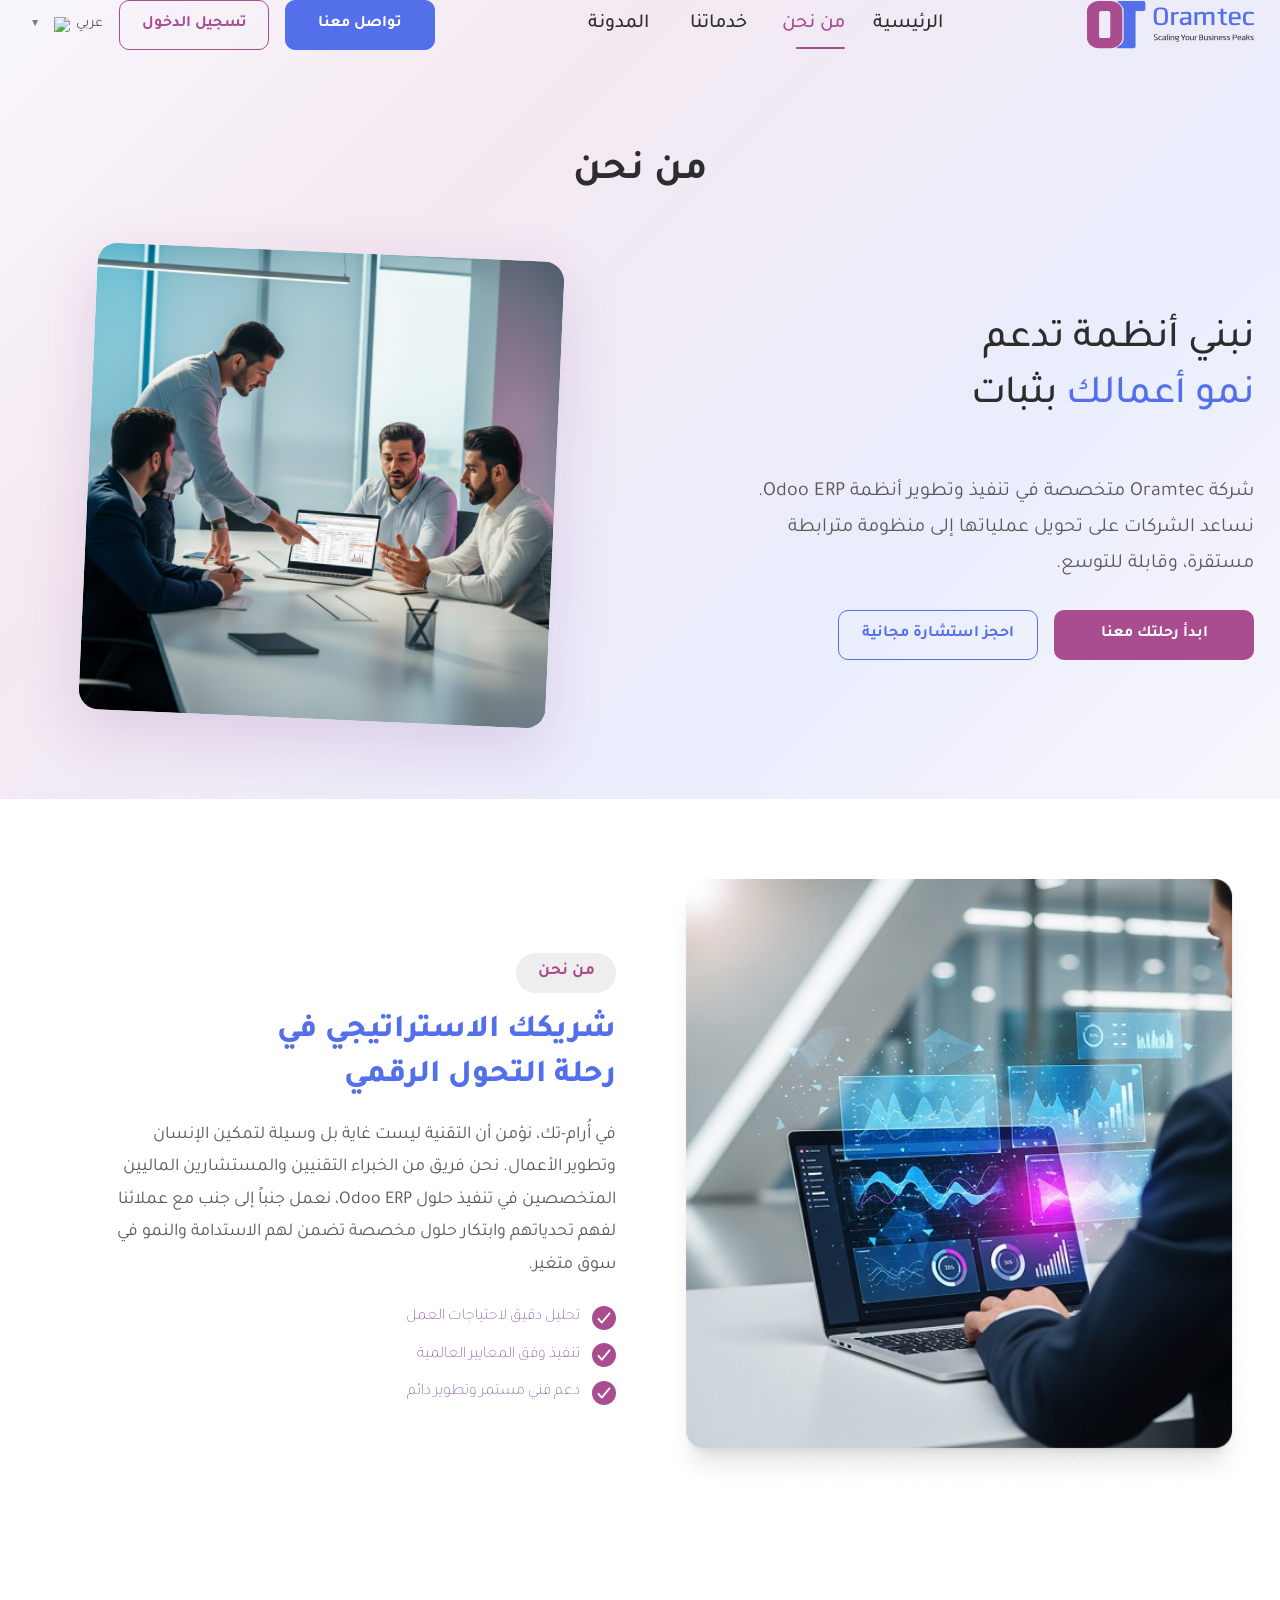
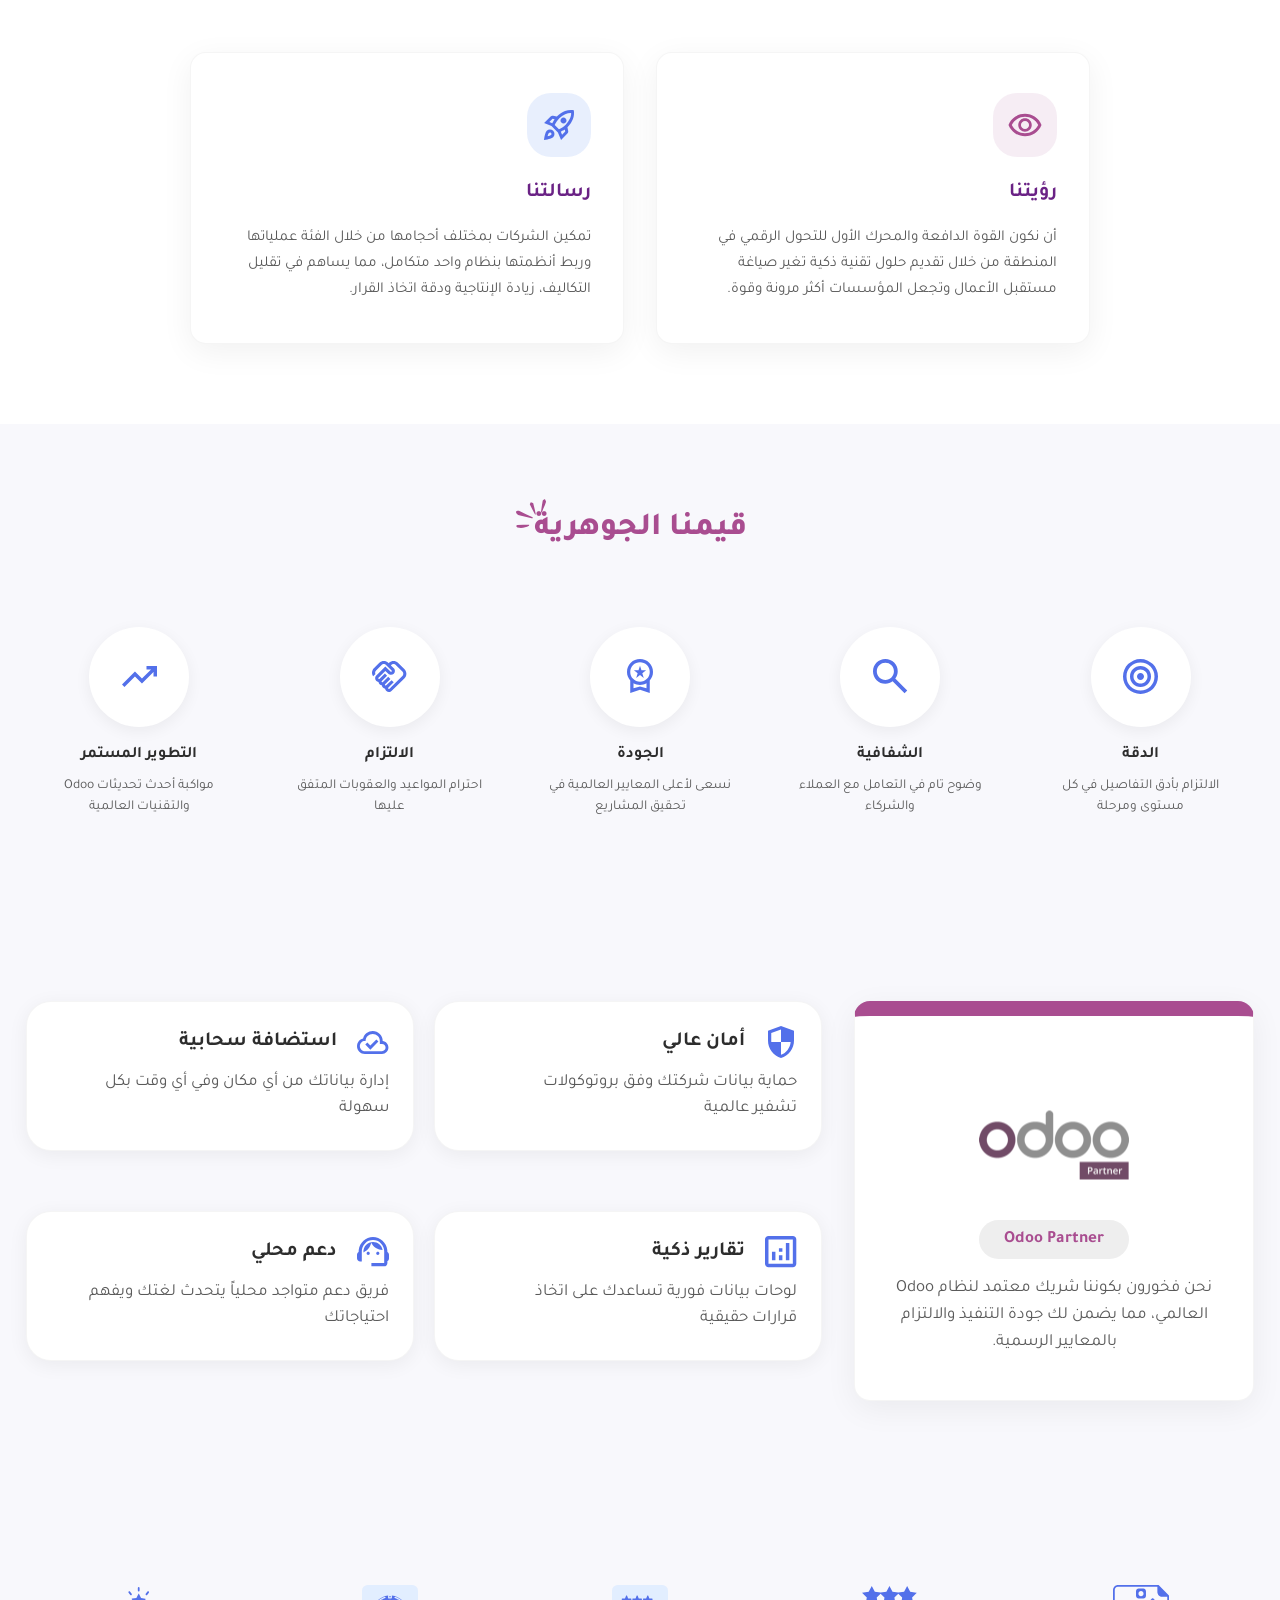
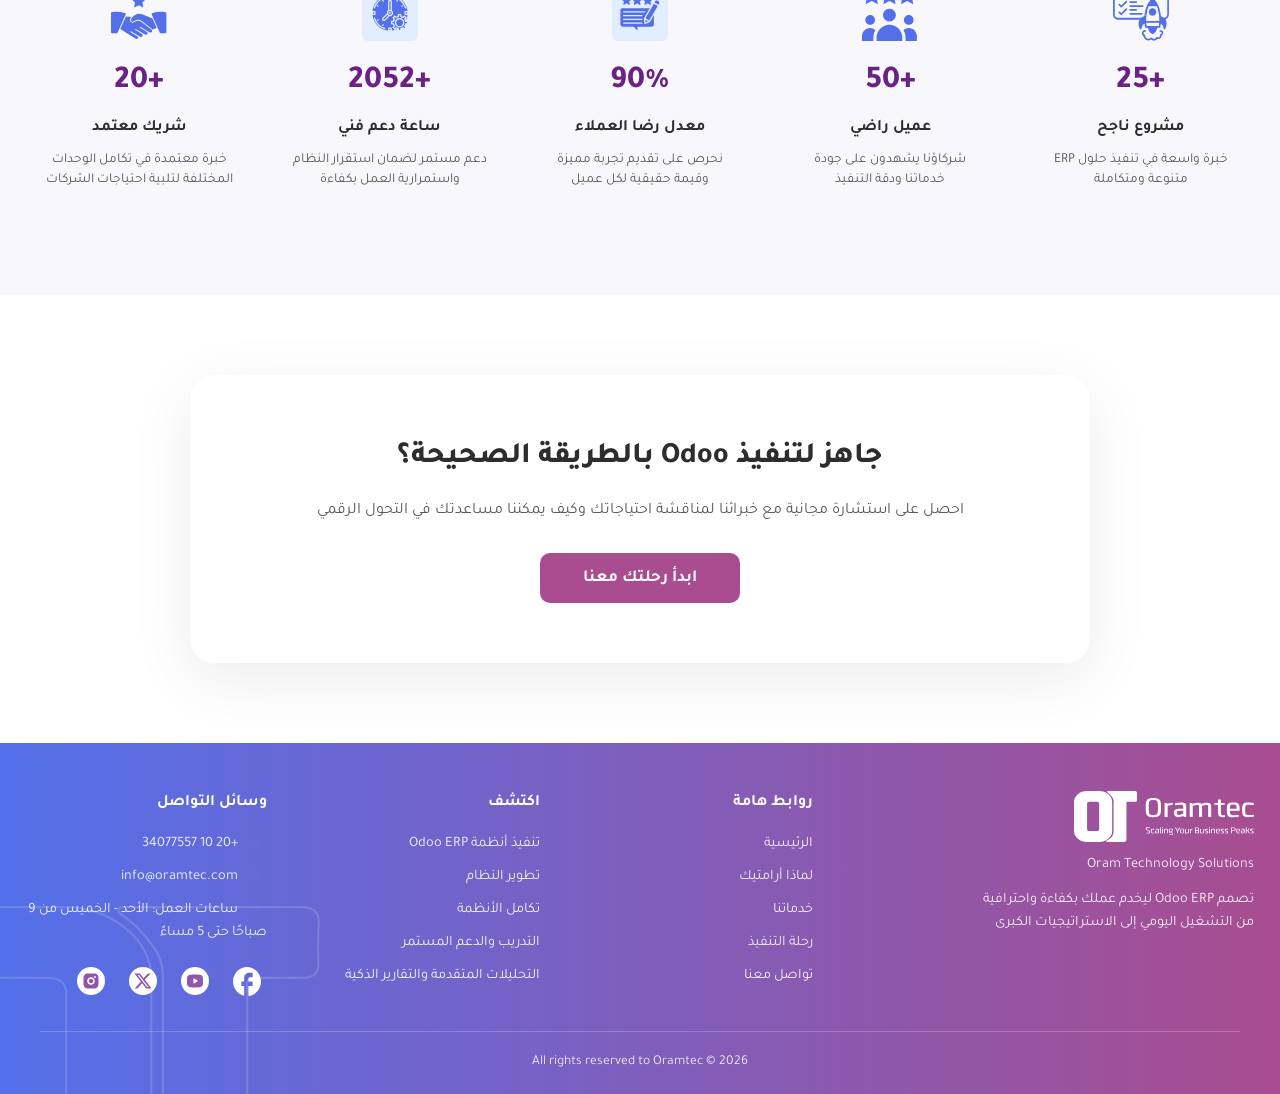
==== commit f0b5c0c4: "تنسيق Strategic Partner للهاتف + تحديثات Vector/Underlines Made-with: Cursor" ====
--- a/about.html
+++ b/about.html
@@ -80,8 +80,12 @@
         <div class="strategic-content">
           <span class="strategic-badge">من نحن</span>
           <h2 class="strategic-title">شريكك الاستراتيجي في <span class="text-purple">رحلة التحول الرقمي</span></h2>
-          <p class="strategic-desc">في Oramtec، نؤمن أن التقنية ليست غاية بل وسيلة للتمكين. الإنسان وتطوير الأعمال، نحن فريق من الخبراء التقنيين والمستشارين الماليين المتخصصين في تنفيذ حلول Odoo.</p>
-          <p class="strategic-desc">نعمل جنبًا إلى جنب مع عملائنا لفهم تحدياتهم وابتكار حلول ERP مخصصة تضمن لهم الاستدامة والتميّز في سوق متغير.</p>
+          <p class="strategic-desc">في أُرام-تك، نؤمن أن التقنية ليست غاية بل وسيلة لتمكين
+            الإنسان وتطوير الأعمال. نحن فريق من الخبراء التقنيين
+            والمستشارين الماليين المتخصصين في تنفيذ حلول Odoo
+            ERP، نعمل جنباً إلى جنب مع عملائنا لفهم تحدياتهم وابتكار
+            حلول مخصصة تضمن لهم الاستدامة والنمو في سوق متغير.</p>
+          <!-- <p class="strategic-desc">نعمل جنبًا إلى جنب مع عملائنا لفهم تحدياتهم وابتكار حلول ERP مخصصة تضمن لهم الاستدامة والتميّز في سوق متغير.</p> -->
           <ul class="strategic-points">
             <li><img src="images/about/true.svg" alt=""> تحليل دقيق لاحتياجات العمل</li>
             <li><img src="images/about/true.svg" alt=""> تنفيذ وفق المعايير العالمية</li>
--- a/css/styles.css
+++ b/css/styles.css
@@ -170,7 +170,7 @@
 
 .nav a {
   text-decoration: none;
-  color: var(--text-dark);
+  color: #393D46;
   font-weight: 500;
   transition: color 0.2s;
   font-size: 20px;
@@ -184,15 +184,15 @@
 
 .header:not(.scrolled) .nav a:hover,
 .header:not(.scrolled) .nav a.active {
-  color: var(--purple);
+  color: #A94D90;
 }
 
 .nav a:hover {
-  color: var(--purple);
+  color: #A94D90;
 }
 
 .nav a.active {
-  color: var(--purple);
+  color: #A94D90;
   position: relative;
 }
 
@@ -237,15 +237,15 @@
 
 .header-actions .btn-login {
   background: none;
-  color: #5370EA;
-  border: 1px solid #5370EA;
+  color: #A94D90;
+  border: 1px solid #A94D90;
   border-radius: 10px;
   width: 150px;
 }
 
 .btn-login:hover {
-  background: var(--pink);
-  color: var(--purple);
+  background: #A94D90;
+  color: white;
 }
 
 .btn-sm {
@@ -301,8 +301,7 @@
 
 /* ===== Hero ===== */
 .hero {
-  background: linear-gradient(135deg, rgba(248, 248, 252, 0.98) 0%,
-      var(--white) 30%, rgba(231, 133, 251, 0.3) 100%);
+  background: linear-gradient(135deg, #f8f8fc 0%, #ffffff 25%, #A94D9020 50%, #5370EA20 75%, #f8f6fc 100%);
   padding: 120px 0 80px;
 }
 
@@ -332,19 +331,23 @@
   position: relative;
   display: inline-block;
   z-index: 0;
+  padding: 50px 10px 50px 10px;
+
+
 
 }
 
 .hero-vector-on-text {
   position: absolute;
-  bottom: 15px;
-  right: 0;
-  left: 0;
-  width: 155px;
-  /* height: 150px; */
+  inset: 0;
+  width: 100%;
+  height: 100%;
   display: block;
+  object-fit: contain;
   pointer-events: none;
   z-index: -1;
+  /* padding: 10px 0px 10px 0px; */
+  opacity: 0.8;
 }
 
 .hero-content {
@@ -366,11 +369,11 @@
 
 .hero-underlines {
   position: absolute;
-  bottom: -15px;
-  right: 45%;
+  bottom: -10px;
+  right: 50%;
   left: 0;
-  width: 50%;
-  height: auto;
+  width: 125px;
+  height: 15px;
   display: block;
 }
 
@@ -412,9 +415,9 @@
   border: none;
   border-radius: 10px;
   padding: 10px 20px;
-  font-size: 1rem;
-  font-weight: 600;
-  width: 250px;
+  font-size: 18px;
+  font-weight: 400;
+  width: 270px;
 }
 
 .hero-buttons .btn-primary:hover {
@@ -478,7 +481,7 @@
   gap: 48px;
   align-items: center;
   padding: 0 auto;
-  
+
 }
 
 .problem-text-col {
@@ -506,11 +509,13 @@
   display: inline-block;
   z-index: 0;
   font-weight: bold;
+  padding: 10px 10px 10px 10px;
+  font-size: 20px;
 }
 
 .problem-vector-on-text {
   position: absolute;
-  bottom: -2px;
+  bottom: 10px;
   right: 0;
   left: 0;
   width: 100%;
@@ -519,6 +524,7 @@
   display: block;
   pointer-events: none;
   z-index: -1;
+  opacity: 0.8;
 }
 
 .problem-title-underline-wrap {
@@ -529,7 +535,7 @@
 
 .problem-underlines {
   position: absolute;
-  bottom: -25px;
+  bottom: -15px;
   right: 15%;
   left: 0;
   width: 80%;
@@ -549,13 +555,14 @@
 .problem-solution-text {
   color: var(--text-muted);
   font-size: 18px;
+  font-weight: 400;
 
 }
 
 .problem-solution-bold {
   color: #5370EA;
-  font-weight: 700;
-  font-size: 22px;
+  font-weight: 500;
+  font-size: 20px;
 }
 
 .problem-oramtec-wrap {
@@ -578,7 +585,7 @@
 .problem-arrow {
   position: absolute;
   bottom: 40%;
-  left: -170px;
+  left: -140px;
   width: 140px;
   height: auto;
   transform: translateY(50%);
@@ -617,17 +624,18 @@
 }
 
 .problem-card-title {
-  font-weight: 700;
-  font-size: 0.95rem;
+  font-weight: 500;
+  font-size: 18px;
   color: #5370EA;
 }
 
 .problem-card-sub {
-  font-size: 0.85rem;
+  font-weight: 500;
+  font-size: 18px;
   color: #5370EA;
 }
 
-/* ===== System Section ===== */
+/* ****** System Section ****** */
 
 .system-section {
   padding: 70px 0;
@@ -643,8 +651,8 @@
 
 .system-title {
   text-align: center;
-  font-size: 1.85rem;
-  font-weight: 800;
+  font-size:32px;
+  font-weight: 700;
   color: #A94D90;
   margin-bottom: 16px;
 }
@@ -652,11 +660,12 @@
 .system-title-vector-wrap {
   position: relative;
   display: inline-block;
+  padding: 10px 10px 10px 10px;
 }
 
 .system-title-vector {
   position: absolute;
-  bottom: 6px;
+  bottom: 18px;
   right: 0;
   left: 0;
   width: 100%;
@@ -664,6 +673,7 @@
   height: auto;
   object-fit: contain;
   pointer-events: none;
+  opacity: 0.8;
 }
 
 .system-title-underline-wrap {
@@ -688,6 +698,8 @@
   max-width: 700px;
   margin: 0 auto 48px;
   line-height: 1.7;
+  font-weight: 400;
+  font-size: 18px;
 }
 
 .system-diagram {
@@ -854,14 +866,15 @@
 }
 
 .module-card-title {
-  font-weight: 700;
-  font-size: 0.9rem;
+  font-weight: 400;
+  font-size: 14px;
   color: var(--text-dark);
   text-align: right;
 }
 
 .module-card-desc {
-  font-size: 0.72rem;
+  font-weight: 400;
+  font-size: 12px;
   color: var(--text-muted);
   text-align: right;
   line-height: 1.35;
@@ -899,11 +912,11 @@
 .cta-buttons .btn-outline {
   background: white;
   color: #A94D90;
-  border: 1px solid #A94D90;
+  border: 2px solid #A94D9033;
   border-radius: 10px;
   width: 200px;
   padding: 10px;
-  font-size: 1rem;
+  font-size: 18px;
   font-weight: 400;
 }
 
@@ -915,8 +928,8 @@
 
 .why-title {
   text-align: center;
-  font-size: 1.85rem;
-  font-weight: 800;
+  font-size: 32px;
+  font-weight: 700;
   color: #A94D90;
   margin-bottom: 16px;
 }
@@ -942,6 +955,8 @@
   position: relative;
   display: inline-block;
   color: #A94D90;
+  padding: 10px 10px 10px 10px;
+
 }
 
 .why-vector-on-text {
@@ -954,15 +969,18 @@
   height: auto;
   display: block;
   pointer-events: none;
+  opacity: 0.8;
 }
 
 .why-desc {
   text-align: center;
   color: #A94D90;
-  font-size: 1rem;
+  font-size: 18px;
   line-height: 1.75;
-  max-width: 650px;
+  width: 750px;
   margin: 0 auto 48px;
+  font-weight: 400;
+
 }
 
 .why-grid {
@@ -1061,6 +1079,16 @@
 
 .services-title {
   color: #A94D90;
+  font-size: 32px;
+  font-weight: 700;
+  margin-bottom: 16px;
+}
+.services-desc {
+  font-size: 18px;
+  font-weight: 400;
+  line-height: 1.6;
+  margin-bottom: 40px;
+  color: #5F6269;
 }
 
 .services-title-vector-wrap {
@@ -1082,6 +1110,7 @@
 .services-title-underline-wrap {
   position: relative;
   display: inline-block;
+  padding: 10px 10px 10px 10px;
 }
 
 .services-underlines {
@@ -1127,8 +1156,8 @@
 }
 
 .service-card h3 {
-  font-size: 24px;
-  margin-bottom: 10px;
+  font-size: 20px;
+  /* margin-bottom: 10px; */
   color: #5370EA;
   font-weight: 500;
 }
@@ -1136,10 +1165,11 @@
 .service-card p {
   font-size: 16px;
   color: var(--text-muted);
-  margin-top: 20px;
   flex-grow: 1;
   font-weight: 400;
   margin-top: 50px;
+  letter-spacing: 0%;
+  line-height: 160%;
   /* width: 216px;
   height: 78px; */
 
@@ -1157,7 +1187,7 @@
   width: 150px;
 }
 
-/* ===== Journey Section ===== */
+/* ?===== Journey Section ===== */
 
 
 .journey-section {
@@ -1167,8 +1197,8 @@
 
 .journey-title {
   text-align: center;
-  font-size: clamp(1.5rem, 4vw, 2rem);
   font-weight: 700;
+  font-size: 32px;
   color: #A94D90 !important;
   margin: 0 0 12px;
 }
@@ -1209,7 +1239,8 @@
 .journey-subtitle {
   text-align: center;
   color: var(--text-muted);
-  font-size: 1.05rem;
+  font-size: 18px;
+  font-weight: 400;
   margin: 0 0 48px;
 }
 
@@ -1528,6 +1559,7 @@
 }
 
 /* ===== Sectors Section ===== */
+
 .sectors-section {
   padding: 70px 0;
   background: #F2F3F9;
@@ -1535,7 +1567,7 @@
 
 .sectors-title {
   text-align: center;
-  font-size: clamp(1.8rem, 4vw, 2.5rem);
+  font-size: 32px;
   font-weight: 700;
   color: #A94D90;
   margin: 0 0 32px;
@@ -1552,7 +1584,7 @@
 
 .sectors-title-vector {
   position: absolute;
-  bottom: 8px;
+  bottom: 15px;
   right: 0;
   left: 0;
   width: 100%;
@@ -1561,12 +1593,13 @@
   object-fit: contain;
   pointer-events: none;
   z-index: 0;
+  opacity: 0.8;
 }
 
 .sectors-title-underline {
   position: absolute;
   bottom: -8px;
-  left: 37%;
+  left: 40%;
   /* transform: translateX(-50%); */
   width: auto;
   max-width: 320px;
@@ -1649,9 +1682,9 @@
 
 .technologies-title {
   text-align: center;
-  font-size: clamp(1.5rem, 4vw, 2.2rem);
+  font-size: 32px;
   font-weight: 700;
-  color: var(--purple);
+  color: #A94D90;
   margin: 0 0 48px;
   position: relative;
   z-index: 1;
@@ -1748,7 +1781,7 @@
 
 .security-title {
   text-align: center;
-  font-size: clamp(1.35rem, 3.5vw, 1.85rem);
+  font-size: 32px;
   font-weight: 700;
   color: #A94D90;
   margin: 0;
@@ -1948,6 +1981,7 @@
 
 
 /* ===== Odoo Partner Section ===== */
+
 .odoo-partner-section {
   padding: 70px 0;
   background:
@@ -1960,6 +1994,9 @@
   position: relative;
   text-align: center;
   color: #A94D90;
+  font-size: 32px;
+  font-weight: 700;
+  margin-bottom: 20px;
 }
 
 .odoo-title-vector-wrap,
@@ -2016,19 +2053,22 @@
 }
 
 .odoo-benefit img {
-  width: 28px;
-  height: 28px;
+  width: 24px;
+  height: 24px;
   flex-shrink: 0;
+  margin-top: 5px;
 }
 
 .odoo-benefit h4 {
   font-size: 20px;
   margin-bottom: 4px;
   color: #5370EA;
+  font-weight: 500;
 }
 
 .odoo-benefit p {
-  font-size: 17px;
+  font-size: 18px;
+  font-weight: 400;
   color: var(--text-muted);
   max-width: 100%;
 }
@@ -2270,7 +2310,8 @@
   }
 }
 
-/* ===== Numbers Section ===== */
+/* ****** Numbers Section ****** */
+
 .numbers-section {
   padding: 70px 0;
   background: #F7F6F8;
@@ -2289,10 +2330,10 @@
 
 .numbers-title-vector {
   position: absolute;
-  bottom: 10px;
+  bottom: 15px;
   right: 0;
   left: 0;
-  width: 40%;
+  width: 50%;
   height: auto;
   object-fit: contain;
   pointer-events: none;
@@ -2575,11 +2616,12 @@
 .blog-title-underline-wrap {
   position: relative;
   display: inline-block;
+  color: #A94D90;
 }
 
 .blog-title-vector {
   position: absolute;
-  bottom: -6px;
+  bottom: 6px;
   right: 0;
   left: 0;
   width: 100%;
@@ -2591,7 +2633,7 @@
 
 .blog-title-underline {
   position: absolute;
-  bottom: -8px;
+  bottom: -15px;
   right: 0;
   left: 0;
   width: 100%;
@@ -2599,6 +2641,7 @@
   height: auto;
   object-fit: contain;
   pointer-events: none;
+  
 }
 
 
@@ -2637,6 +2680,7 @@
   object-fit: cover;
   display: block;
 }
+
 .blog-date {
   position: absolute;
   bottom: 10%;
@@ -3307,7 +3351,7 @@
     pointer-events: auto;
   }
 
-  .nav > a {
+  .nav>a {
     padding: 16px 20px;
     text-align: center;
     border-radius: 10px;
@@ -3321,22 +3365,33 @@
     transition: opacity 0.25s ease, transform 0.25s ease, background 0.2s ease, color 0.2s ease;
   }
 
-  .nav.open > a {
+  .nav.open>a {
     opacity: 1;
     transform: translateY(0);
   }
 
-  .nav.open > a:nth-child(1) { transition-delay: 0.05s; }
-  .nav.open > a:nth-child(2) { transition-delay: 0.1s; }
-  .nav.open > a:nth-child(3) { transition-delay: 0.15s; }
-  .nav.open > a:nth-child(4) { transition-delay: 0.2s; }
-
-  .nav > a:hover {
+  .nav.open>a:nth-child(1) {
+    transition-delay: 0.05s;
+  }
+
+  .nav.open>a:nth-child(2) {
+    transition-delay: 0.1s;
+  }
+
+  .nav.open>a:nth-child(3) {
+    transition-delay: 0.15s;
+  }
+
+  .nav.open>a:nth-child(4) {
+    transition-delay: 0.2s;
+  }
+
+  .nav>a:hover {
     background: var(--bg-light);
     color: var(--purple);
   }
 
-  .nav > a.active {
+  .nav>a.active {
     background: rgba(106, 34, 133, 0.08);
     color: var(--purple);
   }
@@ -5580,7 +5635,7 @@
     padding: 16px 18px 22px;
   }
 
-  .nav > a {
+  .nav>a {
     padding: 14px 16px;
     font-size: 1rem;
   }
@@ -6480,6 +6535,7 @@
 
   .technologies-section .tech-logos {
     gap: 16px 20px;
+    margin-top: 30px;
   }
 
   .technologies-section .tech-icon {
@@ -6719,13 +6775,35 @@
     padding: 28px 0;
   }
 
+  .numbers-title-vector{
+    bottom: 7px;
+    right: 0;
+    left: 0;
+    width: 45%;
+    min-width: 60px;
+    height: auto;
+    object-fit: contain;
+    pointer-events: none;
+    z-index: 0;
+    opacity: 0.8;
+  }
+
   .section-title {
     font-size: 1.22rem;
     line-height: 1.4;
-    margin-bottom: 10px;
+    margin-bottom: 30px;
     padding: 0 6px;
     text-align: center;
     align-items: center;
+    color: #A94D90;
+  }
+  .services-underlines {
+    bottom: -10px;
+    right: 0;
+    left: 0;
+    width: 125px;
+    height: 15px;
+    display: block;
   }
 
   .section-desc,
@@ -6749,7 +6827,7 @@
     padding: 14px 16px 20px;
   }
 
-  .nav > a {
+  .nav>a {
     padding: 12px 14px;
     font-size: 0.98rem;
   }
@@ -6780,16 +6858,22 @@
     width: 100%;
   }
 
-  .hero-vector-on-text {
+
+  .hero-underlines {
     position: absolute;
-    top: 12px;
-
+    bottom: -15px;
+    right: 75px;
+    left: 0;
+    width: 125px;
+    height: 15px;
+    display: block;
   }
 
   .hero-content h1 {
-    font-size: 1.4rem;
+    font-size: 16px;
     line-height: 1.35;
     text-align: center;
+
   }
 
   .hero-desc {
@@ -6845,6 +6929,60 @@
     padding: 0 4px;
   }
 
+  .odoo-title {
+    margin-bottom: 20px;
+  }
+  .odoo-title-vector{
+    bottom: 5px;
+    right: 40%;
+    transform: translateX(50%);
+    left: 0;
+    width: 90%;
+    min-width: 60px;
+    height: auto;
+    object-fit: contain;
+    pointer-events: none;
+    z-index: 0;
+    opacity: 0.8;
+  }
+
+  .sectors-title{
+    margin-bottom: 40px;
+
+  }
+
+  .sectors-title-vector{
+    bottom: 7px;
+    right: 0;
+    left: 0;
+    width: 100%;
+    min-width: 60px;
+    height: auto;
+    object-fit: contain;
+    pointer-events: none;
+    z-index: 0;
+    opacity: 0.8;
+  }
+
+.sectors-title-underline{
+  bottom: -15px;
+  right: 175px;
+  left: 0;
+  width: 125px;
+  height: 15px;
+  display: block;
+}
+
+
+  .why-underlines {
+    bottom: 5px;
+    right: 0;
+    left: 0;
+    width: 125px;
+    height: 15px;
+    display: block;
+  }
+
   /* ----- قسم المشكلة — هواتف 430px ----- */
   .problem-section {
     padding: 28px 0;
@@ -6988,6 +7126,15 @@
     font-size: 14px;
     margin-bottom: 20px;
     padding: 0 4px;
+  }
+
+  .journey-title-underline {
+    bottom: 5px;
+    right:0;
+    left: 0;
+    width: 125px;
+    height: 15px;
+    display: block;
   }
 
   .journey-steps-wrap {
@@ -7091,6 +7238,10 @@
 
   .odoo-logo {
     max-width: 260px;
+    margin: 0 auto;
+    display: block;
+    margin-bottom: 20px;
+    margin-left: -100px;
   }
 
   .odoo-benefit h4 {
@@ -7447,7 +7598,7 @@
     padding: 12px 14px 18px;
   }
 
-  .nav > a {
+  .nav>a {
     padding: 12px 14px;
     font-size: 0.95rem;
   }
--- a/css/about.css
+++ b/css/about.css
@@ -3,13 +3,13 @@
 /* About Hero */
 .about-hero {
   padding: 140px 0 80px;
-  background: linear-gradient(180deg, #f3eef8 0%, #f8f6fc 100%);
+  background: linear-gradient(135deg, #f8f6fc 0%, #A94D9020 30%, #5370EA20 70%, #f8f6fc 100%);
 }
 
 .about-hero-title {
   text-align: center;
-  font-size: clamp(2rem, 5vw, 2.8rem);
-  font-weight: 800;
+  font-size: 40px;
+  font-weight: 700;
   color: var(--text-dark);
   margin-bottom: 48px;
 }
@@ -105,7 +105,7 @@
 .about-hero-buttons .btn-primary:hover {
   background: white;
   color:#A94D90;
-  border: 1px solid #A94D90;
+  border: 2px solid #A94D90;
   border-radius: 10px;
   padding: 10px 20px;
   font-size: 1rem;
@@ -113,7 +113,7 @@
 }
 
 .about-hero-buttons .btn-outline {
-  background: white;
+  background: none;
   color:#5370EA;
   border: 1px solid #5370EA;
   border-radius: 10px;
@@ -173,11 +173,12 @@
 }
 
 .strategic-desc {
-  font-size: 1rem;
+  font-size: 18px;
   color: var(--text-muted);
   line-height: 1.8;
   margin-bottom: 16px;
-  max-width: 100%;
+  width: 500px;
+  font-weight: 400;
 }
 
 .strategic-points {
@@ -839,6 +840,42 @@
   .about-numbers-section {
     padding: 40px 0;
   }
+  /* الشريك الاستراتيجي — تنظيم للهواتف ووسطية المحتوى */
+  .strategic-inner {
+    justify-items: center;
+    align-items: center;
+    gap: 20px;
+  }
+
+  .strategic-image {
+    order: 0;
+    display: flex;
+    justify-content: center;
+    width: 100%;
+  }
+
+  .strategic-image img {
+    width: 100%;
+    max-width: 280px;
+    object-fit: contain;
+  }
+
+  .strategic-content {
+    order: 1;
+    display: flex;
+    flex-direction: column;
+    align-items: center;
+    text-align: center;
+    width: 100%;
+    max-width: 100%;
+  }
+
+  .strategic-points {
+    width: 100%;
+    max-width: 320px;
+    margin: 0 auto;
+    text-align: right; /* RTL */
+  }
   .strategic-title {
     font-size: 1.25rem;
   }
@@ -1037,11 +1074,46 @@
   .about-numbers-section {
     padding: 28px 0;
   }
+
+  /* الشريك الاستراتيجي — 430px وسطية أدق */
+
+.values-title-points{
+  right: 90px;
+}
+
+
+  .strategic-inner {
+    display: flex;
+    flex-direction: column;
+    align-items: center;
+    text-align: center;
+    gap: 16px;
+    justify-items: center;
+    align-items: center;
+  }
+
+  .strategic-content {
+    padding: 0 6px;
+  }
+
+  .strategic-image img {
+    width: 400px;
+    margin: 0 auto;
+  }
+
+  .strategic-points {
+    max-width: 280px;
+    padding: 0 2px;
+    margin: 0 auto;
+    margin-top: 20px;
+  }
   .strategic-title {
     font-size: 1.18rem;
   }
   .strategic-desc {
     font-size: 14px;
+    width: 400px;
+    margin: 0 auto;
   }
   .vision-card,
   .mission-card {
